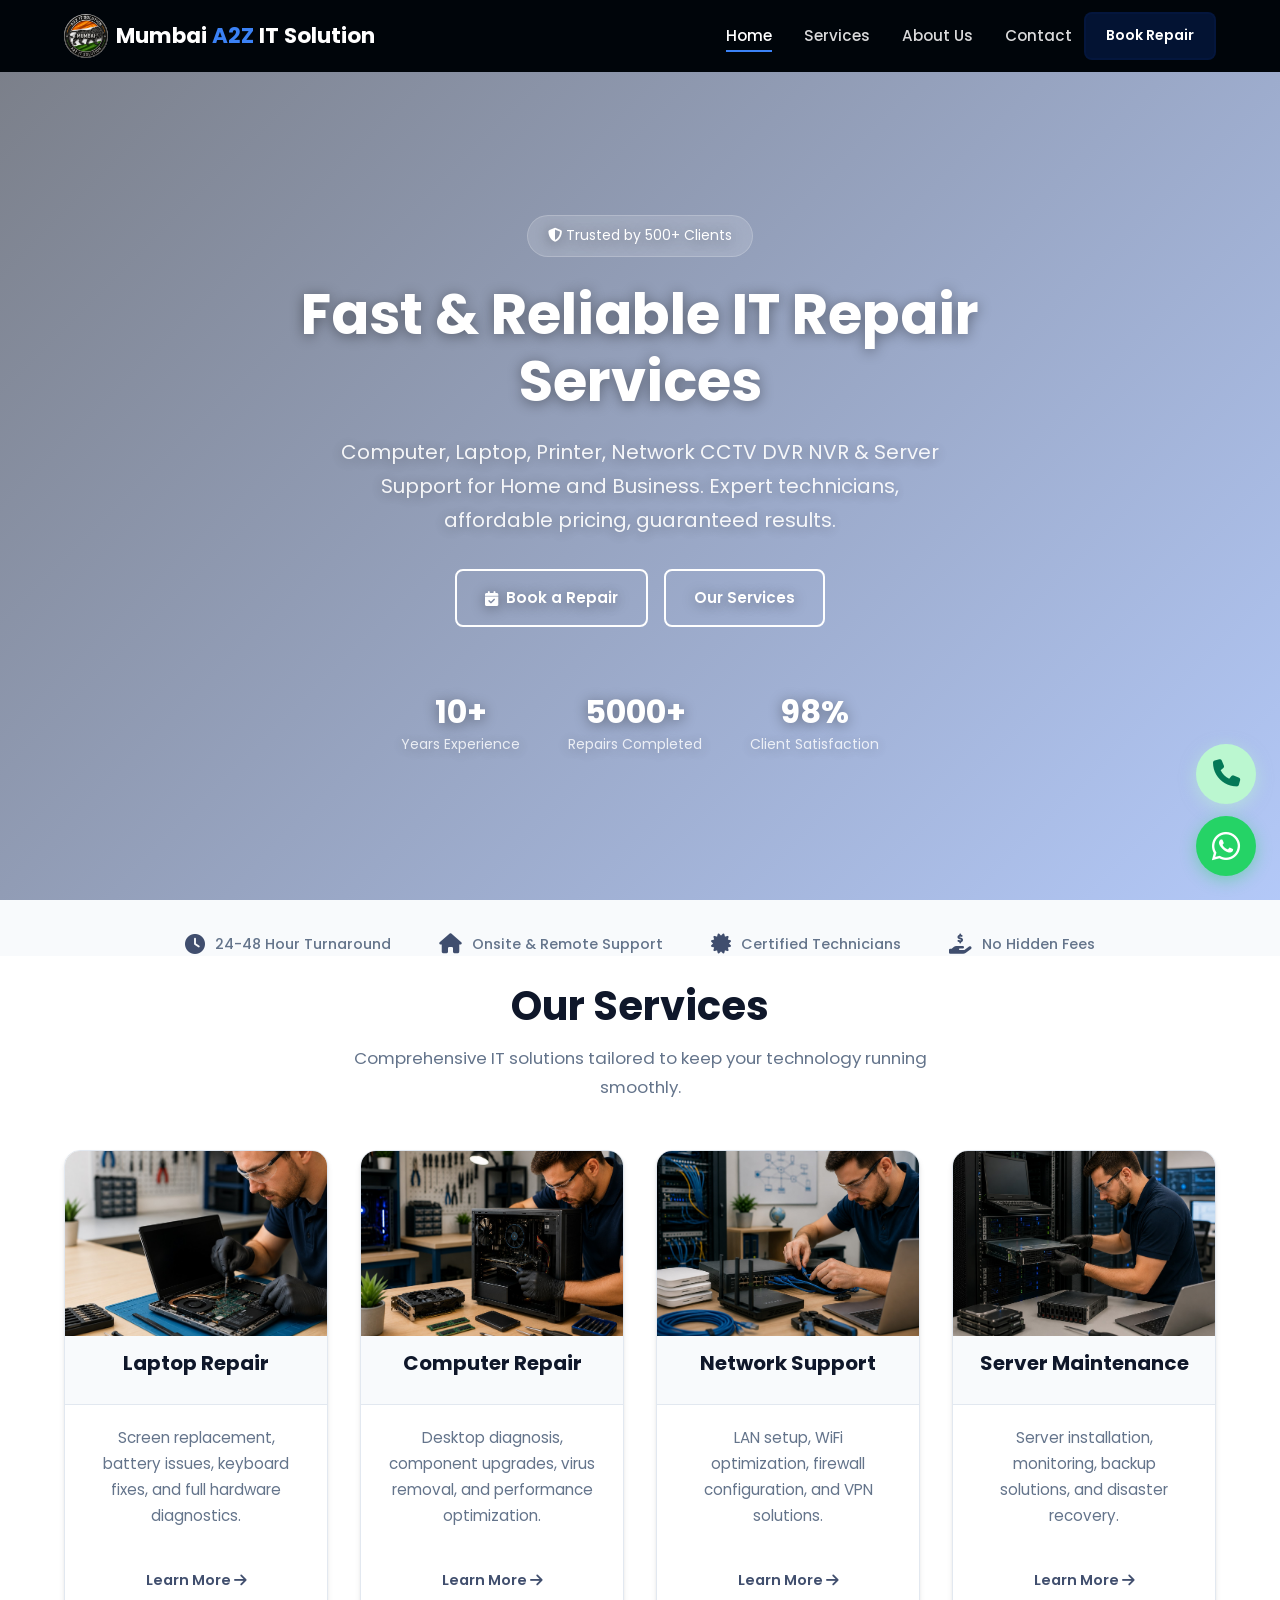
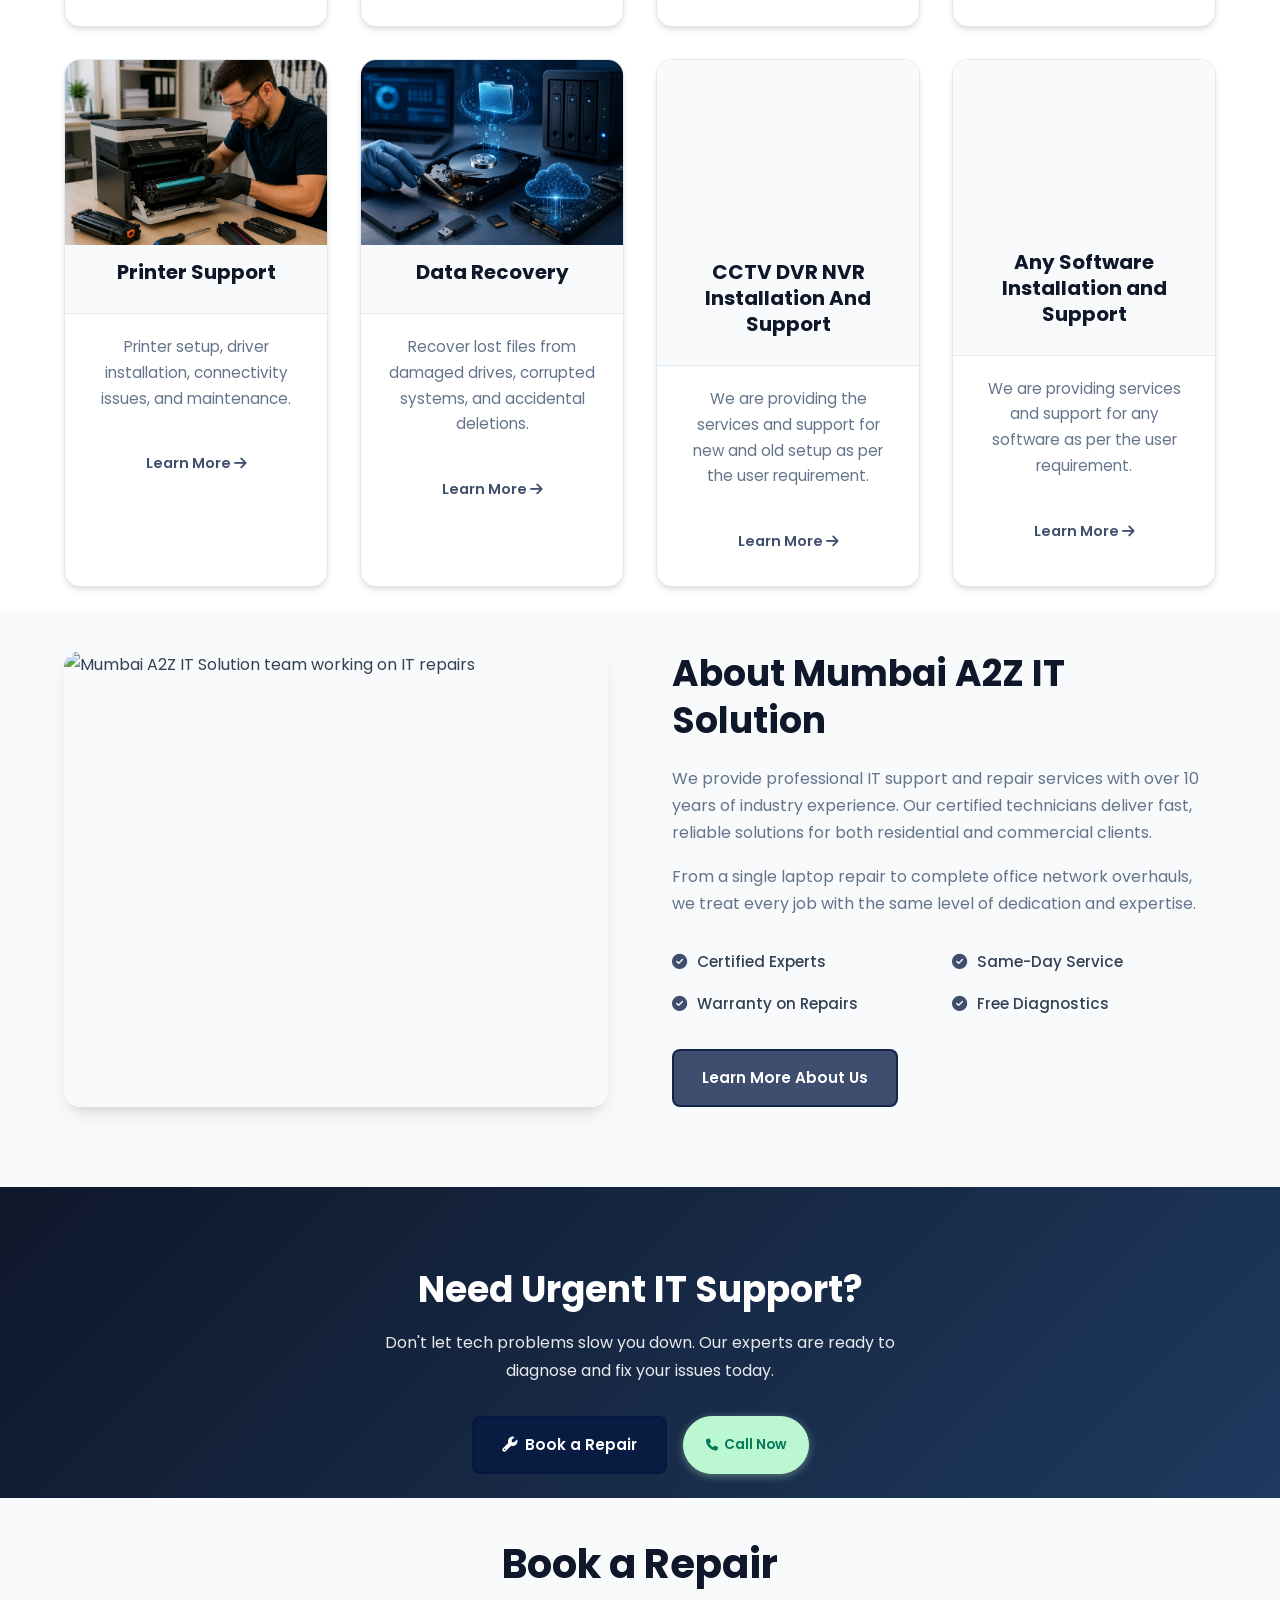
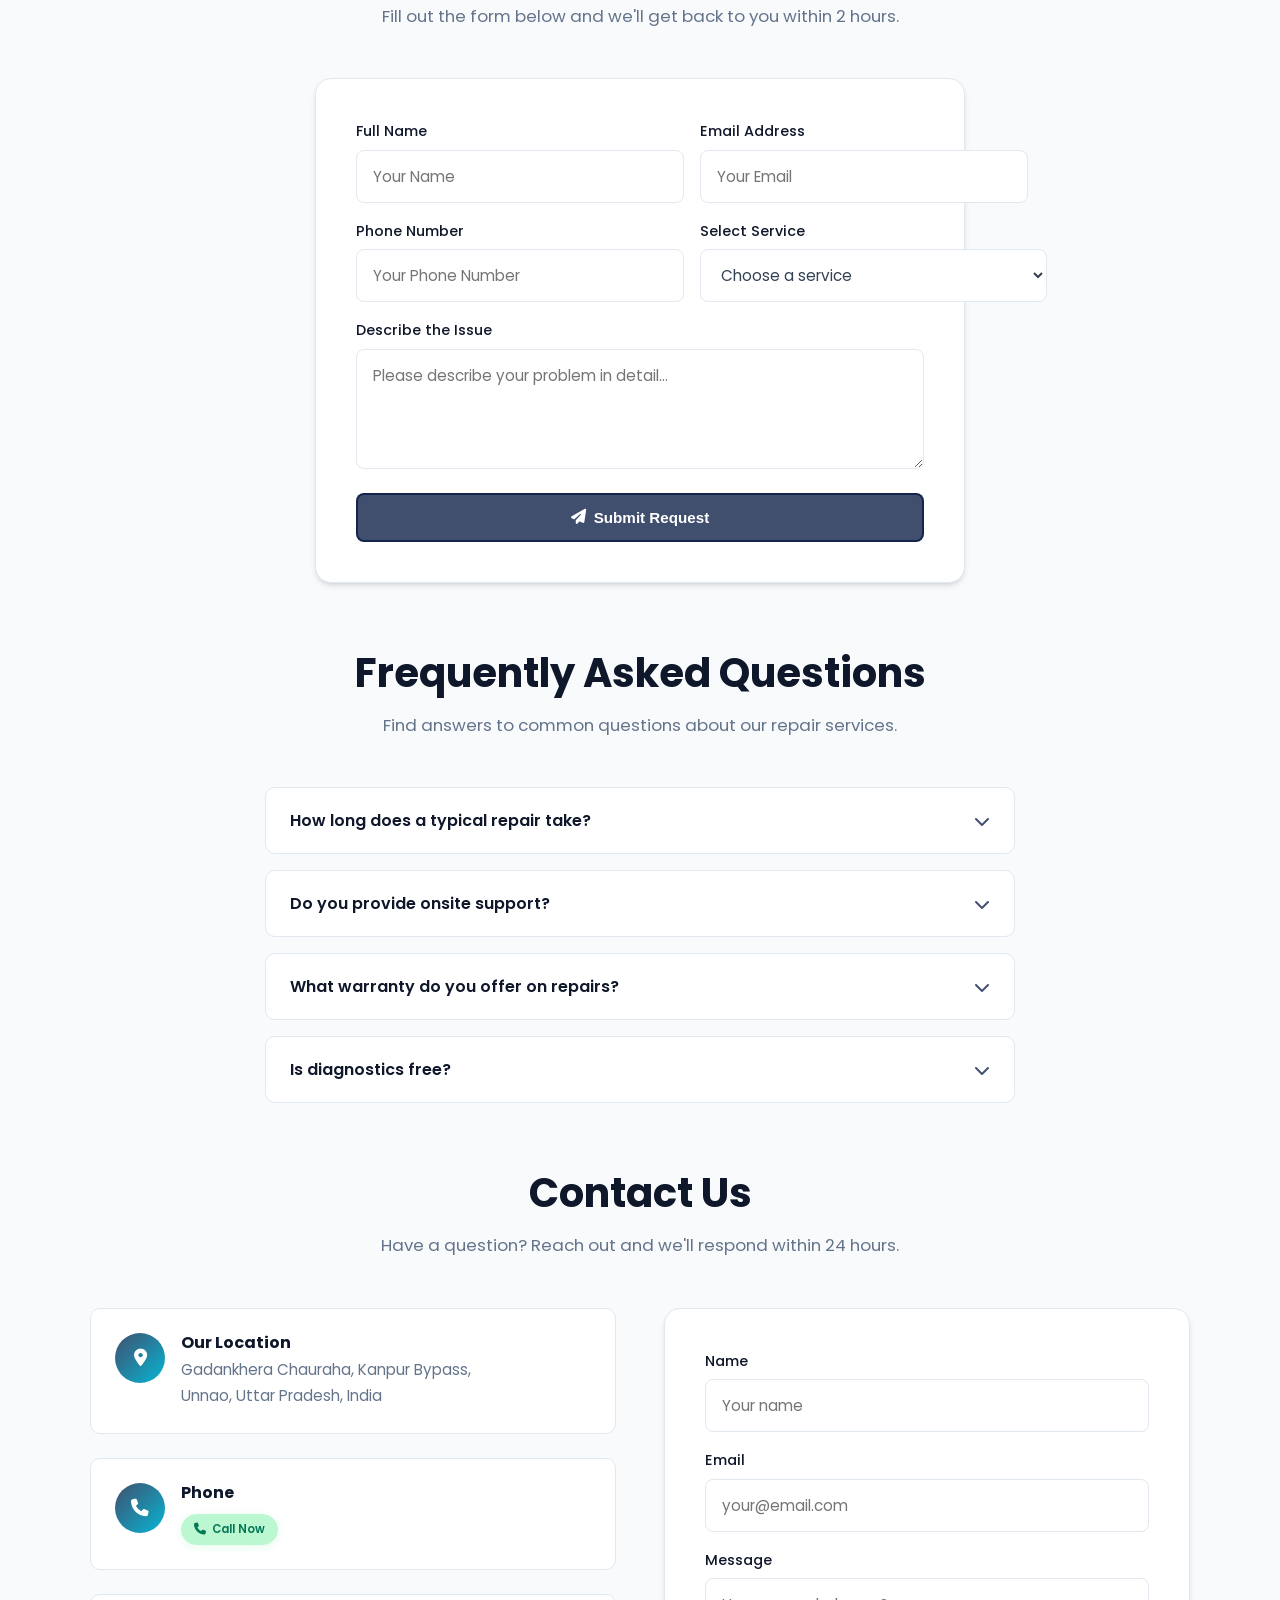
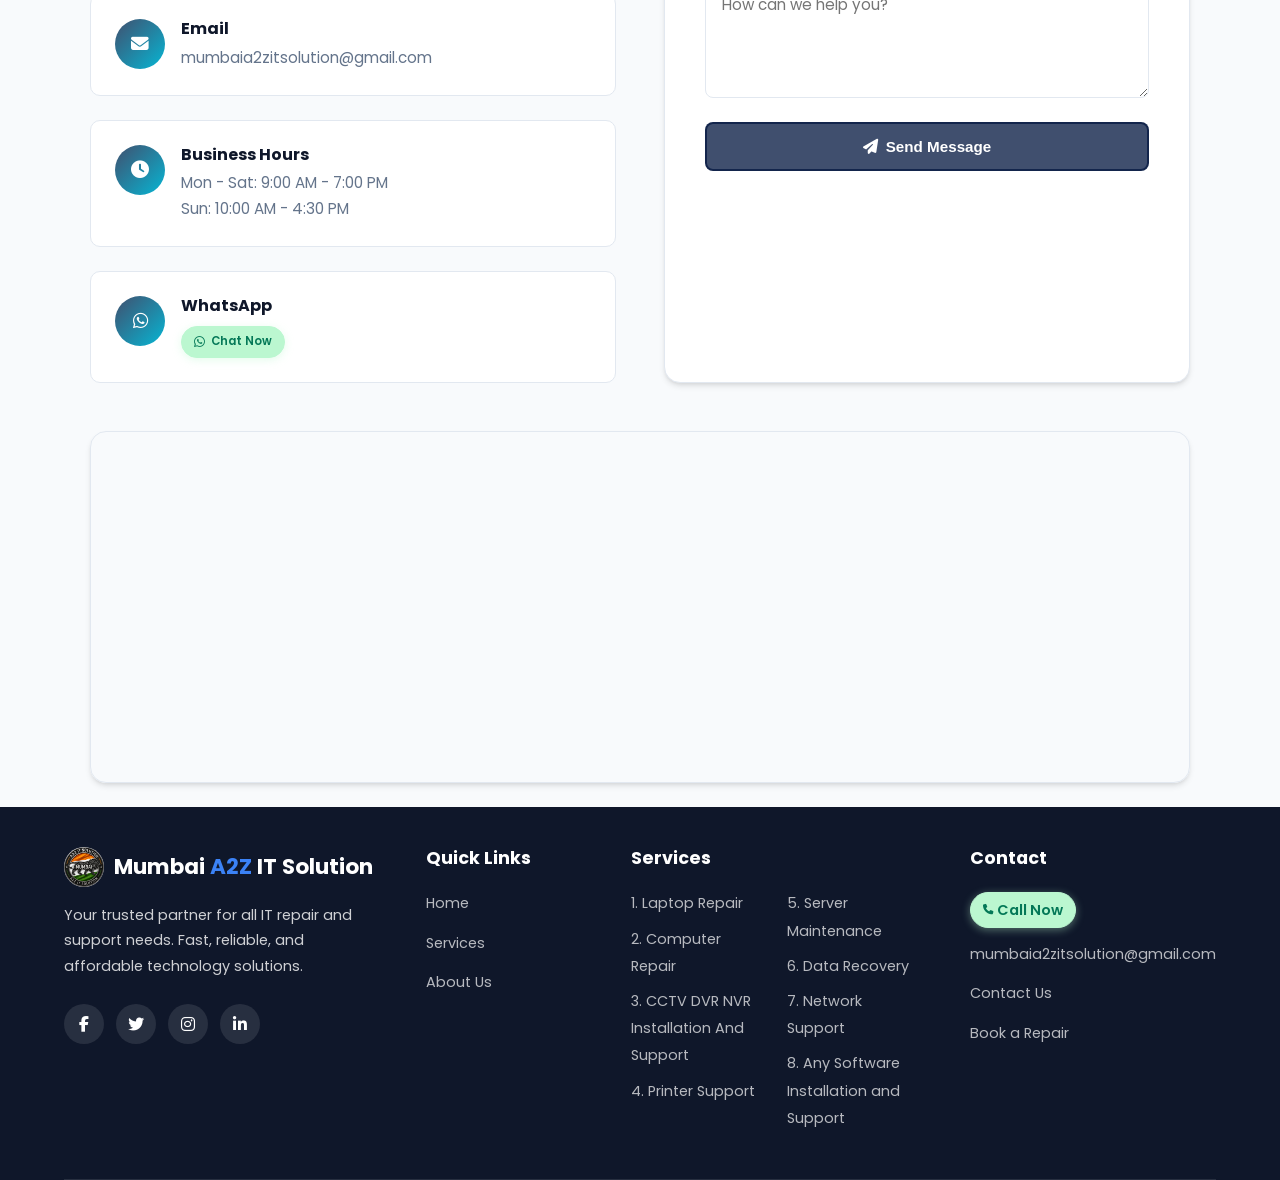
==== index.html @ 73ee1c66 "Add files via upload" ====
<!DOCTYPE html>
<html lang="en">
<head>
  <meta charset="UTF-8">
  <meta name="viewport" content="width=device-width, initial-scale=1.0">
  <title>Mumbai A2Z IT Solution IT Repair Services And CCTV DVR And NVR experts | Fast & Reliable Computer Support</title>
  <meta name="description" content="Professional computer, laptop, network and IT repair services. Fast, reliable and affordable support for homes and businesses. Book your repair today.">
  <meta name="keywords" content="IT repair, computer repair, laptop repair, network support, server maintenance, tech support">
  <meta name="author" content="Mumbai A2Z IT Solution IT Repair Services">
  <meta name="robots" content="index, follow">
  <link rel="canonical" href="https://MumbaiA2ZITSolution-repair.com/">

  <!-- Open Graph -->
  <meta property="og:title" content="Mumbai A2Z IT Solution IT Repair Services">
  <meta property="og:description" content="Professional IT repair and support for computers, laptops, networks and servers.">
  <meta property="og:type" content="website">
  <meta property="og:url" content="https://Mumbai A2Z IT Solution-repair.com/">

  <link rel="preconnect" href="https://fonts.googleapis.com">
  <link rel="preconnect" href="https://fonts.gstatic.com" crossorigin>
  <link href="https://fonts.googleapis.com/css2?family=Poppins:wght@300;400;500;600;700;800;900&display=swap" rel="stylesheet">
  <link rel="stylesheet" href="https://cdnjs.cloudflare.com/ajax/libs/font-awesome/6.5.1/css/all.min.css">
  <link rel="icon" href="images/logo.png" type="image/png">
  <link rel="stylesheet" href="css/style.css">

  <!-- Local Business Schema -->
  <script type="application/ld+json">
  {
    "@context": "https://schema.org",
    "@type": "LocalBusiness",
    "name": "Mumbai A2Z IT Solution IT Repair Services",
    "description": "Professional computer, laptop, network and IT repair services.",
    "url": "https://MumbaiA2ZITSolution.com",
    "telephone": "+91-9004576059",
    "email": "mumbaia2zitsolution@gmail.com",
    "address": {
      "@type": "PostalAddress",
      "streetAddress": "Gadankhera Chauraha, Kanpur Bypass",
      "addressLocality": "Unnao",
      "addressRegion": "Uttar Pradesh",
      "postalCode": "209801",
      "addressCountry": "IN"
    },
    "openingHours": "Mo-Sa 09:00-19:00, Su 10:00-16:30",
    "priceRange": "$$",
    "aggregateRating": {
      "@type": "AggregateRating",
      "ratingValue": "4.9",
      "reviewCount": "150"
    }
  }
  </script>
</head>
<body>

  <header>
    <nav class="navbar">
      <a href="index.html" class="logo">
        <img src="images/logo.png" alt="Mumbai A2Z IT Solution" class="logo-img" width="44" height="44">
        <span class="logo-text">Mumbai <span>A2Z</span> IT Solution</span>
      </a>

      <ul class="nav-links">
        <li><a href="index.html" class="active">Home</a></li>
        <li><a href="services.html">Services</a></li>
        <li><a href="about.html">About Us</a></li>
        <li><a href="contact.html">Contact</a></li>
      </ul>

      <div class="nav-actions">
        <a href="#booking" class="btn btn-sm">Book Repair</a>
        <button class="hamburger" aria-label="Toggle navigation">
          <span></span>
          <span></span>
          <span></span>
        </button>
      </div>
    </nav>
  </header>

  <section id="home" class="hero">
    <div class="hero-content">
      <span class="hero-badge"><i class="fas fa-shield-alt"></i> Trusted by 500+ Clients</span>
      <h1>Fast & Reliable IT Repair Services</h1>
      <p>Computer, Laptop, Printer, Network CCTV DVR NVR & Server Support for Home and Business. Expert technicians, affordable pricing, guaranteed results.</p>
      <div class="hero-buttons">
        <a href="#booking" class="btn btn-outline"><i class="fas fa-calendar-check"></i> Book a Repair</a>
        <a href="services.html" class="btn btn-outline">Our Services</a>
      </div>
      <div class="hero-stats">
        <div class="hero-stat">
          <h3>10+</h3>
          <p>Years Experience</p>
        </div>
        <div class="hero-stat">
          <h3>5000+</h3>
          <p>Repairs Completed</p>
        </div>
        <div class="hero-stat">
          <h3>98%</h3>
          <p>Client Satisfaction</p>
        </div>
      </div>
    </div>
  </section>

  <section class="trust-bar">
    <div class="trust-items">
      <div class="trust-item"><i class="fas fa-clock"></i> 24-48 Hour Turnaround</div>
      <div class="trust-item"><i class="fas fa-home"></i> Onsite & Remote Support</div>
      <div class="trust-item"><i class="fas fa-certificate"></i> Certified Technicians</div>
      <div class="trust-item"><i class="fas fa-hand-holding-usd"></i> No Hidden Fees</div>
    </div>
  </section>

  <section id="services" class="services">
    <h2 class="section-title fade-in">Our Services</h2>
    <p class="section-subtitle fade-in">Comprehensive IT solutions tailored to keep your technology running smoothly.</p>

    <div class="service-grid">
      <div class="card card--service fade-in">
        <div class="card-marked-area">
          <img src="images/laptop repaier.png" alt="Technician repairing a laptop" width="640" height="400" loading="lazy" decoding="async">
          <h3>Laptop Repair</h3>
        </div>
        <p>Screen replacement, battery issues, keyboard fixes, and full hardware diagnostics.</p>
        <a href="services.html#laptop" class="card-link">Learn More <i class="fas fa-arrow-right"></i></a>
      </div>

      <div class="card card--service fade-in">
        <div class="card-marked-area">
          <img src="images/Computer Repaier.png" alt="Technician repairing a desktop computer" width="640" height="400" loading="lazy" decoding="async">
          <h3>Computer Repair</h3>
        </div>
        <p>Desktop diagnosis, component upgrades, virus removal, and performance optimization.</p>
        <a href="services.html#computer" class="card-link">Learn More <i class="fas fa-arrow-right"></i></a>
      </div>

      <div class="card card--service fade-in">
        <div class="card-marked-area">
          <img src="images/network support.png" alt="Technician configuring network equipment" width="640" height="400" loading="lazy" decoding="async">
          <h3>Network Support</h3>
        </div>
        <p>LAN setup, WiFi optimization, firewall configuration, and VPN solutions.</p>
        <a href="services.html#network" class="card-link">Learn More <i class="fas fa-arrow-right"></i></a>
      </div>

      <div class="card card--service fade-in">
        <div class="card-marked-area">
          <img src="images/Server maintenance.png" alt="Technician maintaining server rack equipment" width="640" height="400" loading="lazy" decoding="async">
          <h3>Server Maintenance</h3>
        </div>
        <p>Server installation, monitoring, backup solutions, and disaster recovery.</p>
        <a href="services.html#server" class="card-link">Learn More <i class="fas fa-arrow-right"></i></a>
      </div>

      <div class="card card--service fade-in">
        <div class="card-marked-area">
          <img src="images/printer support.png" alt="Technician repairing a printer" width="640" height="400" loading="lazy" decoding="async">
          <h3>Printer Support</h3>
        </div>
        <p>Printer setup, driver installation, connectivity issues, and maintenance.</p>
        <a href="services.html#printer" class="card-link">Learn More <i class="fas fa-arrow-right"></i></a>
      </div>

      <div class="card card--service fade-in">
        <div class="card-marked-area">
          <img src="images/data recovery and backup.png" alt="Data recovery and backup services" width="640" height="400" loading="lazy" decoding="async">
          <h3>Data Recovery</h3>
        </div>
        <p>Recover lost files from damaged drives, corrupted systems, and accidental deletions.</p>
        <a href="services.html#data-recovery" class="card-link">Learn More <i class="fas fa-arrow-right"></i></a>
      </div>

      <div class="card card--service fade-in">
        <div class="card-marked-area">
          <img src="images/cctv.png" alt="CCTV DVR and NVR installation and support" width="640" height="400" loading="lazy" decoding="async">
          <h3>CCTV DVR NVR Installation And Support</h3>
        </div>
        <p>We are providing the services and support for new and old setup as per the user requirement.</p>
        <a href="services.html#cctv" class="card-link">Learn More <i class="fas fa-arrow-right"></i></a>
      </div>

      <div class="card card--service card--service-img-fit fade-in">
        <div class="card-marked-area">
          <img src="images/Any Software Installation and support.png" alt="Software installation and support services" width="640" height="400" loading="lazy" decoding="async">
          <h3>Any Software Installation and Support</h3>
        </div>
        <p>We are providing services and support for any software as per the user requirement.</p>
        <a href="services.html#software" class="card-link">Learn More <i class="fas fa-arrow-right"></i></a>
      </div>
    </div>
  </section>

  <section id="about" class="about">
    <div class="about-grid">
      <div class="about-image fade-in-left">
        <img src="https://images.unsplash.com/photo-1522071820081-009f0129c71c?w=600&q=80" alt="Mumbai A2Z IT Solution team working on IT repairs" loading="lazy">
      </div>
      <div class="about-content fade-in-right">
        <h2>About Mumbai A2Z IT Solution</h2>
        <p>We provide professional IT support and repair services with over 10 years of industry experience. Our certified technicians deliver fast, reliable solutions for both residential and commercial clients.</p>
        <p>From a single laptop repair to complete office network overhauls, we treat every job with the same level of dedication and expertise.</p>
        <div class="about-features">
          <div class="about-feature"><i class="fas fa-check-circle"></i> Certified Experts</div>
          <div class="about-feature"><i class="fas fa-check-circle"></i> Same-Day Service</div>
          <div class="about-feature"><i class="fas fa-check-circle"></i> Warranty on Repairs</div>
          <div class="about-feature"><i class="fas fa-check-circle"></i> Free Diagnostics</div>
        </div>
        <a href="about.html" class="btn" style="margin-top:2rem;">Learn More About Us</a>
      </div>
    </div>
  </section>

  <section class="cta fade-in">
    <h2>Need Urgent IT Support?</h2>
    <p>Don't let tech problems slow you down. Our experts are ready to diagnose and fix your issues today.</p>
    <div class="cta-buttons">
      <a href="#booking" class="btn"><i class="fas fa-wrench"></i> Book a Repair</a>
      <a href="tel:+919004576059" class="btn-call btn-call--cta"><i class="fas fa-phone"></i> Call Now</a>
    </div>
  </section>

  <section id="booking" class="booking">
    <h2 class="section-title fade-in">Book a Repair</h2>
    <p class="section-subtitle fade-in">Fill out the form below and we'll get back to you within 2 hours.</p>

    <div class="form-wrapper fade-in">
      <form data-form="booking">
        <div class="form-row">
          <div class="form-group">
            <label for="book-name">Full Name</label>
            <input type="text" id="book-name" name="name" placeholder="Your Name" required>
          </div>
          <div class="form-group">
            <label for="book-email">Email Address</label>
            <input type="email" id="book-email" name="email" placeholder="Your Email" required>
          </div>
        </div>
        <div class="form-row">
          <div class="form-group">
            <label for="book-phone">Phone Number</label>
            <input type="tel" id="book-phone" name="phone" placeholder="Your Phone Number" required>
          </div>
          <div class="form-group">
            <label for="book-service">Select Service</label>
            <select id="book-service" name="service" required>
              <option value="">Choose a service</option>
              <option value="laptop">Laptop Repair</option>
              <option value="computer">Computer Repair</option>
              <option value="network">Network Support</option>
              <option value="server">Server Maintenance</option>
              <option value="printer">Printer Support</option>
              <option value="data">Data Recovery</option>
              <option value="cctv">CCTV DVR NVR Installation And Support</option>
              <option value="software">Any Software Installation and Support</option>
            </select>
          </div>
        </div>
        <div class="form-group full-width">
          <label for="book-issue">Describe the Issue</label>
          <textarea id="book-issue" name="issue" placeholder="Please describe your problem in detail..." required></textarea>
        </div>
        <button type="submit" class="btn"><i class="fas fa-paper-plane"></i> Submit Request</button>
      </form>
      <div class="form-success">
        <i class="fas fa-check-circle"></i>
        <h3>Request Submitted!</h3>
        <p>Thank you for booking with Mumbai A2Z IT Solution. We'll contact you shortly to confirm your appointment.</p>
      </div>
    </div>
  </section>
  <section class="faq">
    <h2 class="section-title fade-in">Frequently Asked Questions</h2>
    <p class="section-subtitle fade-in">Find answers to common questions about our repair services.</p>

    <div class="faq-list">
      <div class="faq-item fade-in">
        <button class="faq-question">
          How long does a typical repair take?
          <i class="fas fa-chevron-down"></i>
        </button>
        <div class="faq-answer">
          <p>Most repairs are completed within 24-48 hours. Complex issues like data recovery or server maintenance may take 3-5 business days. We always provide an estimated timeline before starting work.</p>
        </div>
      </div>

      <div class="faq-item fade-in">
        <button class="faq-question">
          Do you provide onsite support?
          <i class="fas fa-chevron-down"></i>
        </button>
        <div class="faq-answer">
          <p>Yes! We offer onsite support for both businesses and homes within our service area. Remote support is also available for software-related issues at no extra travel cost.</p>
        </div>
      </div>

      <div class="faq-item fade-in">
        <button class="faq-question">
          What warranty do you offer on repairs?
          <i class="fas fa-chevron-down"></i>
        </button>
        <div class="faq-answer">
          <p>All repairs come with a minimum 30-day warranty. Standard plan repairs include a 90-day warranty, and Premium plan members receive extended coverage on all services.</p>
        </div>
      </div>

      <div class="faq-item fade-in">
        <button class="faq-question">
          Is diagnostics free?
          <i class="fas fa-chevron-down"></i>
        </button>
        <div class="faq-answer">
          <p>Yes, we offer free initial diagnostics for all devices. If you proceed with the repair, the diagnostic fee is waived. You only pay if you choose not to proceed after the assessment.</p>
        </div>
      </div>
    </div>
  </section>

  <section id="contact" class="contact-section">
    <h2 class="section-title fade-in">Contact Us</h2>
    <p class="section-subtitle fade-in">Have a question? Reach out and we'll respond within 24 hours.</p>

    <div class="contact-grid">
      <div class="fade-in-left">
        <div class="contact-info">
          <div class="contact-card">
            <div class="contact-card-icon"><i class="fas fa-map-marker-alt"></i></div>
            <div>
              <h4>Our Location</h4>
              <p><a href="https://www.google.com/maps/place/Gadankhera+chauraha,+kanpur+bypass/@26.5169501,80.4877345,17z" target="_blank" rel="noopener">Gadankhera Chauraha, Kanpur Bypass,<br>Unnao, Uttar Pradesh, India</a></p>
            </div>
          </div>
          <div class="contact-card">
            <div class="contact-card-icon"><i class="fas fa-phone"></i></div>
            <div>
              <h4>Phone</h4>
              <a href="tel:+919004576059" class="btn-call"><i class="fas fa-phone"></i> Call Now</a>
            </div>
          </div>
          <div class="contact-card">
            <div class="contact-card-icon"><i class="fas fa-envelope"></i></div>
            <div>
              <h4>Email</h4>
              <a href="mailto:mumbaia2zitsolution@gmail.com">mumbaia2zitsolution@gmail.com</a>
            </div>
          </div>
          <div class="contact-card">
            <div class="contact-card-icon"><i class="fas fa-clock"></i></div>
            <div>
              <h4>Business Hours</h4>
              <p>Mon - Sat: 9:00 AM - 7:00 PM<br>Sun: 10:00 AM - 4:30 PM</p>
            </div>
          </div>
          <div class="contact-card">
            <div class="contact-card-icon"><i class="fab fa-whatsapp"></i></div>
            <div>
              <h4>WhatsApp</h4>
              <a href="https://wa.me/919004576059?text=Hi%20Mumbai%20A2Z%20IT%20Solution,%20I%20need%20IT%20repair%20help" class="btn-call" target="_blank" rel="noopener"><i class="fab fa-whatsapp"></i> Chat Now</a>
            </div>
          </div>
        </div>
      </div>

      <div class="form-wrapper fade-in-right" style="margin:0;">
        <form data-form="contact">
          <div class="form-group">
            <label for="contact-name">Name</label>
            <input type="text" id="contact-name" name="name" placeholder="Your name" required>
          </div>
          <div class="form-group">
            <label for="contact-email">Email</label>
            <input type="email" id="contact-email" name="email" placeholder="your@email.com" required>
          </div>
          <div class="form-group">
            <label for="contact-message">Message</label>
            <textarea id="contact-message" name="message" placeholder="How can we help you?" required></textarea>
          </div>
          <button type="submit" class="btn"><i class="fas fa-paper-plane"></i> Send Message</button>
        </form>
        <div class="form-success">
          <i class="fas fa-check-circle"></i>
          <h3>Message Sent!</h3>
          <p>We've received your message and will get back to you soon.</p>
        </div>
      </div>
    </div>

    <div class="map-container fade-in" style="max-width:1100px;margin:3rem auto 0;">
      <iframe
        src="https://www.google.com/maps/embed?pb=!1m18!1m12!1m3!1d14179.86!2d80.4877345!3d26.5169501!2m3!1f0!2f0!3f0!3m2!1i1024!2i768!4f13.1!3m3!1m2!1s0x399c1514d9ccd5d7%3A0x53aea59d5a8776b2!2sGadankhera%20chauraha%2C%20Kanpur%20Bypass!5e0!3m2!1sen!2sin!4v1737820800000!5m2!1sen!2sin"
        allowfullscreen=""
        loading="lazy"
        referrerpolicy="no-referrer-when-downgrade"
        title="Mumbai A2Z IT Solution location on Google Maps">
      </iframe>
    </div>
  </section>

  <footer>
    <div class="footer-grid">
      <div class="footer-brand">
        <a href="index.html" class="logo">
          <img src="images/logo.png" alt="Mumbai A2Z IT Solution" class="logo-img logo-img--sm" width="40" height="40">
          <span class="logo-text">Mumbai <span>A2Z</span> IT Solution</span>
          <span class="logo-chevron" aria-hidden="true">&gt;</span>
        </a>
        <p>Your trusted partner for all IT repair and support needs. Fast, reliable, and affordable technology solutions.</p>
        <div class="social-links">
          <a href="#" aria-label="Facebook"><i class="fab fa-facebook-f"></i></a>
          <a href="#" aria-label="Twitter"><i class="fab fa-twitter"></i></a>
          <a href="#" aria-label="Instagram"><i class="fab fa-instagram"></i></a>
          <a href="#" aria-label="LinkedIn"><i class="fab fa-linkedin-in"></i></a>
        </div>
      </div>
      <div class="footer-col">
        <h4>Quick Links</h4>
        <ul>
          <li><a href="index.html">Home</a></li>
          <li><a href="services.html">Services</a></li>
          <li><a href="about.html">About Us</a></li>
        </ul>
      </div>
      <div class="footer-col footer-col--services">
        <h4>Services</h4>
        <div class="footer-services-list">
          <ul>
            <li><a href="services.html#laptop">1. Laptop Repair</a></li>
            <li><a href="services.html#computer">2. Computer Repair</a></li>
            <li><a href="services.html#cctv">3. CCTV DVR NVR Installation And Support</a></li>
            <li><a href="services.html#printer">4. Printer Support</a></li>
          </ul>
          <ul>
            <li><a href="services.html#server">5. Server Maintenance</a></li>
            <li><a href="services.html#data-recovery">6. Data Recovery</a></li>
            <li><a href="services.html#network">7. Network Support</a></li>
            <li><a href="services.html#software">8. Any Software Installation and Support</a></li>
          </ul>
        </div>
      </div>
      <div class="footer-col">
        <h4>Contact</h4>
        <ul>
          <li><a href="tel:+919004576059" class="btn-call btn-call--footer"><i class="fas fa-phone"></i> Call Now</a></li>
          <li><a href="mailto:mumbaia2zitsolution@gmail.com">mumbaia2zitsolution@gmail.com</a></li>
          <li><a href="contact.html">Contact Us</a></li>
          <li><a href="#booking">Book a Repair</a></li>
        </ul>
      </div>
    </div>
  </footer>

  <a href="tel:+919004576059" class="call-fab" aria-label="Call us">
    <i class="fas fa-phone"></i>
  </a>

  <a href="https://wa.me/919004576059?text=Hi%20Mumbai A2Z IT Solution,%20I%20need%20IT%20repair%20help" class="whatsapp" aria-label="Chat on WhatsApp" target="_blank" rel="noopener">
    <i class="fab fa-whatsapp"></i>
  </a>

  <script src="js/form-config.js"></script>
  <script src="js/script.js"></script>
</body>
</html>
---- css/style.css ----
/* ============================================
   Mumbai A2Z IT Solution Stylesheet
   ============================================ */

:root {
  --primary: #051841c2;
  --primary-dark: #1d4ed8;
  --primary-light: #3b82f6;
  --hero-dark: #00050a;
  --hero-blue: #002147;
  --secondary: #0f172a;
  --accent: #06b6d4;
  --success: #25d366;
  --text: #334155;
  --text-light: #64748b;
  --bg: #ffffff;
  --bg-alt: #f8fafc;
  --border: #e2e8f0;
  --shadow: 0 4px 6px -1px rgba(0, 0, 0, 0.1), 0 2px 4px -2px rgba(0, 0, 0, 0.1);
  --shadow-lg: 0 10px 25px -5px rgba(0, 0, 0, 0.1), 0 8px 10px -6px rgba(0, 0, 0, 0.1);
  --radius: 10px;
  --radius-lg: 16px;
  --transition: 0.3s ease;
  --nav-height: 72px;
}

*,
*::before,
*::after {
  margin: 0;
  padding: 0;
  box-sizing: border-box;
}

html {
  scroll-behavior: smooth;
  scroll-padding-top: var(--nav-height);
  overflow-x: hidden;
}

body {
  font-family: 'Poppins', sans-serif;
  line-height: 1.7;
  color: var(--text);
  background: var(--bg);
  overflow-x: hidden;
  width: 100%;
  max-width: 100%;
}

header,
section,
footer {
  max-width: 100%;
  overflow-x: hidden;
}

img {
  max-width: 100%;
  height: auto;
  display: block;
}

a {
  text-decoration: none;
  color: inherit;
  transition: color var(--transition);
}

ul {
  list-style: none;
}

.container {
  width: 100%;
  max-width: 1200px;
  margin: 0 auto;
  padding: 0 5%;
}

/* ---- Typography ---- */
h1, h2, h3, h4, h5, h6 {
  color: var(--secondary);
  line-height: 1.3;
}

.section-title {
  font-size: clamp(1.75rem, 4vw, 2.5rem);
  font-weight: 700;
  text-align: center;
  margin-bottom: 0.75rem;
}

.section-title-3d {
  font-size: clamp(2rem, 4.5vw, 2.85rem);
  font-weight: 800;
  letter-spacing: 0.03em;
  margin-bottom: 1rem;
  background: linear-gradient(180deg, #1e3a8a 0%, #2563eb 45%, #38bdf8 100%);
  -webkit-background-clip: text;
  background-clip: text;
  -webkit-text-fill-color: transparent;
  color: transparent;
  filter:
    drop-shadow(0 1px 0 rgba(30, 58, 138, 0.85))
    drop-shadow(0 2px 0 rgba(37, 99, 235, 0.65))
    drop-shadow(0 3px 0 rgba(59, 130, 246, 0.45))
    drop-shadow(0 6px 16px rgba(15, 23, 42, 0.18));
}

.section-title-3d span {
  background: linear-gradient(135deg, var(--accent) 0%, #22d3ee 100%);
  -webkit-background-clip: text;
  background-clip: text;
  -webkit-text-fill-color: transparent;
  color: transparent;
}

.section-title-3d::after {
  content: '';
  display: block;
  width: 72px;
  height: 4px;
  margin: 0.85rem auto 0;
  border-radius: 2px;
  background: linear-gradient(90deg, var(--primary-light), var(--accent));
  box-shadow: 0 2px 12px rgba(6, 182, 212, 0.4);
}

.section-subtitle {
  text-align: center;
  color: var(--text-light);
  max-width: 600px;
  margin: 0 auto 3rem;
  font-size: 1.05rem;
}

/* ---- Buttons ---- */
.btn {
  display: inline-flex;
  align-items: center;
  justify-content: center;
  gap: 8px;
  background: var(--primary);
  color: #fff;
  padding: 14px 28px;
  border-radius: 8px;
  font-weight: 600;
  font-size: 0.95rem;
  border: 2px solid var(--primary);
  cursor: pointer;
  transition: all var(--transition);
  white-space: nowrap;
}

.btn:hover {
  background: var(--primary-dark);
  border-color: var(--primary-dark);
  transform: translateY(-2px);
  box-shadow: var(--shadow-lg);
}

.btn-outline {
  background: transparent;
  color: #fff;
  border-color: #fff;
}

.btn-outline:hover {
  background: #fff;
  color: var(--primary);
}

.btn-secondary {
  background: var(--secondary);
  border-color: var(--secondary);
}

.btn-secondary:hover {
  background: #1e293b;
  border-color: #1e293b;
}

.btn-sm {
  padding: 10px 20px;
  font-size: 0.875rem;
}

.btn-call {
  display: inline-flex;
  align-items: center;
  justify-content: center;
  gap: 6px;
  background: #bbf7d0;
  color: #047857;
  padding: 7px 16px;
  border-radius: 50px;
  font-weight: 600;
  font-size: 0.78rem;
  border: 1px solid #bbf7d0;
  transition: all var(--transition);
  white-space: nowrap;
  box-shadow: 0 2px 8px rgba(187, 247, 208, 0.4);
}

.btn-call i {
  font-size: 0.75rem;
}

.btn-call:hover {
  background: #a7f3d0;
  border-color: #a7f3d0;
  color: #047857;
  transform: translateY(-1px);
  box-shadow: 0 3px 10px rgba(167, 243, 208, 0.5);
}

.btn-call--footer {
  font-size: 0.7rem;
  padding: 5px 12px;
  gap: 4px;
}

.btn-call--footer i {
  font-size: 0.65rem;
}

.btn-call--cta {
  padding: 10px 22px;
  font-size: 0.85rem;
}

.contact-card .btn-call {
  margin-top: 0.35rem;
}

.contact-card a.btn-call {
  color: #047857;
  font-size: 0.72rem;
  padding: 5px 12px;
}

.contact-card a.btn-call:hover {
  color: #047857;
}

.footer-col .btn-call {
  margin-top: 0.15rem;
  background: #bbf7d0;
  border-color: #bbf7d0;
  color: #047857;
}

.footer-col .btn-call:hover {
  background: #a7f3d0;
  border-color: #a7f3d0;
  color: #047857;
}

.footer-col ul a.btn-call {
  color: #047857;
}

.footer-col ul a.btn-call:hover {
  color: #047857;
}
header {
  position: sticky;
  top: 0;
  z-index: 1000;
  background: var(--hero-dark);
  box-shadow: none;
  width: 100%;
}

.navbar {
  display: flex;
  justify-content: space-between;
  align-items: center;
  padding: 0 5%;
  height: var(--nav-height);
  max-width: 1400px;
  margin: 0 auto;
  width: 100%;
  gap: 0.75rem;
}

.logo {
  font-size: clamp(0.85rem, 3.2vw, 1.6rem);
  font-weight: 700;
  color: #fff;
  display: flex;
  align-items: center;
  gap: 8px;
  min-width: 0;
  flex: 1 1 auto;
  line-height: 1.2;
  overflow: hidden;
  text-overflow: ellipsis;
  white-space: nowrap;
}

.logo-img {
  width: 44px;
  height: 44px;
  object-fit: contain;
  flex-shrink: 0;
  border-radius: 50%;
}

.logo-img--sm {
  width: 40px;
  height: 40px;
}

.logo-text span {
  color: var(--primary-light);
}

.logo-text {
  font-size: clamp(0.8rem, 2.5vw, 1.35rem);
  font-weight: 700;
  line-height: 1.2;
}

.nav-links {
  display: flex;
  align-items: center;
  gap: 2rem;
}

.nav-links a {
  color: rgba(255, 255, 255, 0.85);
  font-weight: 500;
  font-size: 0.95rem;
  position: relative;
  padding: 4px 0;
}

.nav-links a::after {
  content: '';
  position: absolute;
  bottom: -2px;
  left: 0;
  width: 0;
  height: 2px;
  background: var(--primary-light);
  transition: width var(--transition);
}

.nav-links a:hover,
.nav-links a.active {
  color: #fff;
}

.nav-links a:hover::after,
.nav-links a.active::after {
  width: 100%;
}

.nav-actions {
  display: flex;
  align-items: center;
  gap: 1rem;
  flex-shrink: 0;
}

.hamburger {
  display: none;
  flex-direction: column;
  gap: 5px;
  background: none;
  border: none;
  cursor: pointer;
  padding: 8px;
}

.hamburger span {
  display: block;
  width: 26px;
  height: 3px;
  background: #fff;
  border-radius: 2px;
  transition: all var(--transition);
}

.hamburger.active span:nth-child(1) {
  transform: rotate(45deg) translate(5px, 6px);
}

.hamburger.active span:nth-child(2) {
  opacity: 0;
}

.hamburger.active span:nth-child(3) {
  transform: rotate(-45deg) translate(5px, -6px);
}

/* ---- Hero Section ---- */
.hero {
  min-height: calc(100vh - var(--nav-height));
  display: flex;
  align-items: center;
  justify-content: center;
  text-align: center;
  background:
    linear-gradient(135deg, rgba(15, 23, 42, 0.55) 0%, rgba(37, 99, 235, 0.35) 100%),
    url('https://images.unsplash.com/photo-1581091226825-a6a2a5aee158?w=1920&q=80') center/cover no-repeat;
  color: #fff;
  padding: 4rem 5%;
  position: relative;
}

.hero-content {
  max-width: 800px;
  animation: fadeInUp 1s ease;
  text-shadow: 0 2px 14px rgba(0, 0, 0, 0.4);
}

.hero-badge {
  display: inline-block;
  background: rgba(255, 255, 255, 0.15);
  backdrop-filter: blur(10px);
  padding: 8px 20px;
  border-radius: 50px;
  font-size: 0.875rem;
  margin-bottom: 1.5rem;
  border: 1px solid rgba(255, 255, 255, 0.2);
}

.hero h1 {
  font-size: clamp(2rem, 5vw, 3.5rem);
  font-weight: 700;
  color: #fff;
  margin-bottom: 1.25rem;
  line-height: 1.2;
}

.hero p {
  font-size: clamp(1rem, 2vw, 1.25rem);
  opacity: 0.9;
  margin-bottom: 2rem;
  max-width: 600px;
  margin-left: auto;
  margin-right: auto;
}

.hero-buttons {
  display: flex;
  gap: 1rem;
  justify-content: center;
  flex-wrap: wrap;
}

.hero-stats {
  display: flex;
  justify-content: center;
  gap: 3rem;
  margin-top: 4rem;
  flex-wrap: wrap;
}

.hero-stat h3 {
  font-size: 2rem;
  color: #fff;
  font-weight: 700;
}

.hero-stat p {
  font-size: 0.875rem;
  opacity: 0.8;
  margin: 0;
}

/* ---- Trust Bar ---- */
.trust-bar {
  background: var(--bg-alt);
  padding: 2rem 5%;
  border-bottom: 1px solid var(--border);
}

.trust-bar:has(+ .services) {
  padding-bottom: 0;
  border-bottom: none;
}

.trust-bar + .services {
  padding-top: 1.5rem;
}

.trust-items {
  display: flex;
  justify-content: center;
  align-items: center;
  gap: 3rem;
  flex-wrap: wrap;
  max-width: 1000px;
  margin: 0 auto;
}

.trust-item {
  display: flex;
  align-items: center;
  gap: 10px;
  color: var(--text-light);
  font-size: 0.9rem;
  font-weight: 500;
}

.trust-item i {
  color: var(--primary);
  font-size: 1.25rem;
}

/* ---- Services ---- */
.services {
  padding: 5rem 5%;
  background: var(--bg);
  width: 100%;
  max-width: 100%;
  overflow-x: hidden;
  box-sizing: border-box;
}

.services:has(+ .about) {
  padding-bottom: 1.5rem;
}

.services + .about {
  padding-top: 2.5rem;
}

.services:has(+ .services) {
  padding-bottom: 1.5rem;
}

.services + .services {
  padding-top: 2.5rem;
}

.service-grid {
  display: grid;
  grid-template-columns: minmax(0, 1fr);
  gap: 1.5rem;
  max-width: 1200px;
  margin: 0 auto;
  width: 100%;
  box-sizing: border-box;
  justify-items: stretch;
}

.service-grid > * {
  min-width: 0;
  max-width: 100%;
}

.card {
  padding: 2.5rem 2rem;
  border-radius: var(--radius-lg);
  background: var(--bg);
  box-shadow: var(--shadow);
  text-align: center;
  transition: all var(--transition);
  border: 1px solid var(--border);
  position: relative;
  overflow: hidden;
  width: 100%;
  max-width: 100%;
}

.card::before {
  content: '';
  position: absolute;
  top: 0;
  left: 0;
  width: 100%;
  height: 4px;
  background: linear-gradient(90deg, var(--primary), var(--accent));
  transform: scaleX(0);
  transition: transform var(--transition);
}

.card:hover {
  transform: translateY(-8px);
  box-shadow: var(--shadow-lg);
}

.card:hover::before {
  transform: scaleX(1);
}

.card-icon {
  width: 70px;
  height: 70px;
  background: linear-gradient(135deg, var(--primary), var(--accent));
  border-radius: 50%;
  display: flex;
  align-items: center;
  justify-content: center;
  margin: 0 auto 1.5rem;
}

.card-icon i {
  font-size: 1.75rem;
  color: #fff;
}

.card-icon--image {
  width: 100%;
  max-width: 180px;
  height: auto;
  background: none;
  border-radius: var(--radius-md);
}

.card-icon--image img {
  width: 100%;
  height: auto;
  display: block;
  border-radius: var(--radius-md);
}

.card--value,
.card--service {
  padding: 0 0 2rem;
  overflow: hidden;
  min-width: 0;
}

.card-marked-area {
  width: 100%;
  max-width: 100%;
  min-width: 0;
  margin-bottom: 1.25rem;
  border-bottom: 1px solid var(--border);
  background: var(--bg-alt);
  overflow: hidden;
  position: relative;
  line-height: 0;
}

.card-marked-area img {
  width: 100%;
  max-width: 100%;
  min-width: 0;
  display: block;
  background: var(--bg-alt);
}

.card-marked-area h3 {
  margin: 0;
  padding: 0.9rem 1.5rem 1rem;
  font-size: 1.25rem;
  line-height: 1.3;
  text-align: center;
  overflow-wrap: break-word;
  word-break: break-word;
  hyphens: auto;
}

.card--value > p,
.card--service > p {
  padding: 0 1.75rem;
  margin-bottom: 0;
}

.card--service .card-marked-area {
  line-height: normal;
}

.card--service .card-marked-area img {
  width: 100%;
  height: clamp(180px, 48vw, 220px);
  object-fit: cover;
  object-position: center;
}

/* Software installation card only — wide infographic must fit inside the box */
.card--service-img-fit .card-marked-area {
  overflow: hidden;
  max-width: 100%;
}

.card--service-img-fit .card-marked-area img {
  width: 100%;
  max-width: 100%;
  height: auto;
  max-height: clamp(160px, 48vw, 200px);
  object-fit: contain;
  object-position: center;
}

.card--value .card-marked-area {
  overflow: visible;
}

.card--value .card-marked-area img {
  aspect-ratio: unset;
  min-height: 0;
  max-height: none;
  height: auto;
  width: 100%;
  object-fit: contain;
  object-position: center;
}

.card--service .card-link {
  display: inline-block;
  margin-top: 1.25rem;
}

.card h3 {
  font-size: 1.25rem;
  margin-bottom: 0.75rem;
}

.card p {
  color: var(--text-light);
  font-size: 0.95rem;
  margin-bottom: 1.25rem;
  overflow-wrap: break-word;
  word-break: break-word;
}

.card-link {
  color: var(--primary);
  font-weight: 600;
  font-size: 0.9rem;
  display: inline-flex;
  align-items: center;
  gap: 6px;
}

.card-link:hover {
  color: var(--primary-dark);
}

/* ---- About ---- */
.about {
  padding: 5rem 5%;
  background: var(--bg-alt);
}

.about-grid {
  display: grid;
  grid-template-columns: 1fr 1fr;
  gap: 4rem;
  align-items: stretch;
  max-width: 1200px;
  margin: 0 auto;
  width: 100%;
}

.about-grid > * {
  min-width: 0;
}

.about-image {
  border-radius: var(--radius-lg);
  overflow: hidden;
  box-shadow: var(--shadow-lg);
}

.about-image img {
  width: 100%;
  max-width: 100%;
  height: 400px;
  object-fit: cover;
}

.about-image--banner {
  width: 100%;
  max-width: 1200px;
  margin-left: auto;
  margin-right: auto;
}

.about-image--banner img {
  width: 100%;
  max-width: 100%;
  height: auto;
  object-fit: contain;
}

@media (max-width: 768px) {
  .about-image--banner {
    margin-top: 2rem !important;
    padding: 0 0.25rem;
  }
}

.about-infographic {
  display: flex;
  flex-direction: column;
  height: 100%;
  border-radius: var(--radius-lg);
  overflow: hidden;
  box-shadow: var(--shadow-lg);
  background: linear-gradient(160deg, #eef4ff 0%, #f8fafc 45%, #e8f0fe 100%);
  border: 1px solid var(--border);
}

.about-infographic__top {
  display: grid;
  grid-template-columns: 1fr auto;
  gap: 1rem;
  padding: 1.25rem 1.25rem 0.75rem;
}

.about-infographic__intro h3 {
  font-size: 1.35rem;
  font-weight: 700;
  color: var(--hero-blue);
  margin-bottom: 0.15rem;
}

.about-infographic__company {
  display: block;
  font-size: 0.8rem;
  font-weight: 600;
  color: var(--primary-light);
  margin-bottom: 0.5rem;
}

.about-infographic__intro > p {
  font-size: 0.72rem;
  line-height: 1.5;
  color: var(--text);
  margin-bottom: 0.65rem;
}

.about-infographic__intro > p strong {
  color: var(--primary-light);
}

.about-infographic__mission {
  display: flex;
  gap: 0.5rem;
  align-items: flex-start;
}

.about-infographic__mission > i {
  color: var(--primary-light);
  font-size: 0.85rem;
  margin-top: 0.15rem;
  flex-shrink: 0;
}

.about-infographic__mission strong {
  display: block;
  font-size: 0.72rem;
  color: var(--hero-blue);
  margin-bottom: 0.15rem;
}

.about-infographic__mission p {
  font-size: 0.68rem;
  line-height: 1.45;
  color: var(--text);
}

.about-infographic__mission p strong {
  color: var(--primary-light);
  font-weight: 600;
}

.about-infographic__brand {
  display: flex;
  flex-direction: column;
  align-items: center;
  text-align: center;
  min-width: 110px;
}

.about-infographic__logo {
  width: 36px;
  height: 36px;
  margin-bottom: 0.35rem;
}

.about-infographic__brand-name {
  font-size: 0.62rem;
  font-weight: 700;
  color: var(--hero-blue);
  line-height: 1.3;
  text-transform: uppercase;
}

.about-infographic__tagline {
  font-size: 0.58rem;
  color: var(--text-light);
  margin-top: 0.2rem;
  line-height: 1.3;
}

.about-infographic__visual {
  position: relative;
  margin: 0 1rem;
  border-radius: var(--radius);
  overflow: hidden;
  flex-shrink: 0;
}

.about-infographic__visual img {
  width: 100%;
  height: 140px;
  object-fit: cover;
  display: block;
}

.about-infographic__pills {
  position: absolute;
  inset: 0;
  display: flex;
  flex-wrap: wrap;
  align-content: center;
  justify-content: center;
  gap: 0.35rem;
  padding: 0.5rem;
  background: rgba(0, 33, 71, 0.45);
}

.about-infographic__pills span {
  display: inline-flex;
  align-items: center;
  gap: 0.25rem;
  font-size: 0.58rem;
  font-weight: 500;
  color: #fff;
  background: rgba(255, 255, 255, 0.15);
  backdrop-filter: blur(4px);
  padding: 0.2rem 0.45rem;
  border-radius: 999px;
  border: 1px solid rgba(255, 255, 255, 0.25);
}

.about-infographic__pills i {
  font-size: 0.55rem;
}

.about-infographic__values {
  display: grid;
  grid-template-columns: repeat(5, 1fr);
  gap: 0.5rem;
  padding: 0.85rem 1rem;
  list-style: none;
  flex: 1;
}

.about-infographic__values li {
  display: flex;
  flex-direction: column;
  align-items: center;
  text-align: center;
  gap: 0.25rem;
}

.about-infographic__value-icon {
  display: flex;
  align-items: center;
  justify-content: center;
  width: 36px;
  height: 36px;
  border-radius: 50%;
  background: #fff;
  border: 2px solid var(--primary-light);
  color: var(--primary-light);
  font-size: 0.75rem;
  box-shadow: var(--shadow);
}

.about-infographic__values li strong {
  font-size: 0.62rem;
  color: var(--hero-blue);
}

.about-infographic__values li span:last-child {
  font-size: 0.55rem;
  line-height: 1.35;
  color: var(--text-light);
}

.about-infographic__services {
  display: grid;
  grid-template-columns: repeat(3, 1fr);
  gap: 0.35rem 0.5rem;
  padding: 0.75rem 1rem;
  background: var(--hero-blue);
  color: #fff;
}

.about-infographic__services span {
  display: flex;
  align-items: center;
  gap: 0.35rem;
  font-size: 0.58rem;
  line-height: 1.3;
}

.about-infographic__services i {
  font-size: 0.65rem;
  color: var(--accent);
  flex-shrink: 0;
}

.about-content h2 {
  font-size: clamp(1.75rem, 3vw, 2.25rem);
  margin-bottom: 1.25rem;
}

.about-intro-header {
  display: flex;
  justify-content: center;
  margin-bottom: 1.25rem;
}

.about-marked-title {
  margin: 0;
  font-size: clamp(1.5rem, 3.2vw, 2rem);
  font-weight: 900;
  line-height: 1.2;
  text-align: center;
  color: var(--secondary);
}

.about-headline {
  text-align: center;
  font-size: clamp(1.35rem, 3vw, 1.85rem);
  font-weight: 700;
  font-style: italic;
  letter-spacing: 0.06em;
  text-transform: uppercase;
  margin: 0 auto 1.75rem;
  max-width: 100%;
  background: linear-gradient(135deg, var(--hero-blue) 0%, var(--primary-light) 55%, var(--accent) 100%);
  -webkit-background-clip: text;
  background-clip: text;
  -webkit-text-fill-color: transparent;
  color: transparent;
}

.about-headline span {
  font-weight: 800;
  -webkit-text-fill-color: var(--primary-light);
  color: var(--primary-light);
}

.about-content p {
  color: var(--text-light);
  margin-bottom: 1rem;
}

.about-story-preview {
  display: flex;
  flex-direction: column;
  gap: 1rem;
  margin-top: 0.25rem;
  padding: 1.5rem;
  border-radius: var(--radius-lg);
  border: 1px solid rgba(59, 130, 246, 0.2);
  background:
    linear-gradient(135deg, rgba(59, 130, 246, 0.05) 0%, rgba(6, 182, 212, 0.04) 100%),
    var(--bg);
  box-shadow:
    0 10px 30px rgba(5, 24, 65, 0.06),
    inset 0 1px 0 rgba(255, 255, 255, 0.9);
}

.about-story-item {
  display: grid;
  grid-template-columns: auto 1fr;
  gap: 1rem 1.15rem;
  align-items: start;
  padding: 1.1rem 1.15rem;
  border-radius: var(--radius);
  background: rgba(255, 255, 255, 0.75);
  border: 1px solid var(--border);
  transition: transform var(--transition), box-shadow var(--transition), border-color var(--transition);
}

.about-story-item:hover {
  transform: translateY(-2px);
  border-color: rgba(59, 130, 246, 0.35);
  box-shadow: 0 8px 20px rgba(5, 24, 65, 0.08);
}

.about-story-item--highlight {
  background: linear-gradient(135deg, rgba(59, 130, 246, 0.1) 0%, rgba(6, 182, 212, 0.08) 100%);
  border-color: rgba(59, 130, 246, 0.25);
}

.about-story-item__icon {
  width: 44px;
  height: 44px;
  display: flex;
  align-items: center;
  justify-content: center;
  border-radius: 12px;
  background: linear-gradient(135deg, var(--primary-light), var(--accent));
  color: #fff;
  font-size: 1.05rem;
  box-shadow: 0 6px 14px rgba(59, 130, 246, 0.28);
}

.about-story-item p {
  margin: 0;
  font-size: 1rem;
  line-height: 1.75;
  color: var(--text);
}

.about-story-item p strong {
  color: var(--hero-blue);
  font-weight: 600;
}

.about-story-label {
  display: inline-block;
  margin-bottom: 0.35rem;
  padding: 0.2rem 0.65rem;
  border-radius: 999px;
  background: rgba(59, 130, 246, 0.12);
  color: var(--primary-light);
  font-size: 0.78rem;
  font-weight: 700;
  letter-spacing: 0.06em;
  text-transform: uppercase;
}

.about-story-item--highlight p {
  display: flex;
  flex-direction: column;
}

.about-features {
  display: grid;
  grid-template-columns: 1fr 1fr;
  gap: 1rem;
  margin-top: 2rem;
}

.about-feature {
  display: flex;
  align-items: center;
  gap: 10px;
  font-weight: 500;
  font-size: 0.95rem;
}

.about-feature i {
  color: var(--primary);
}

/* ---- Pricing ---- */
.pricing {
  padding: 5rem 5%;
  background: var(--bg);
}

.pricing-grid {
  display: grid;
  grid-template-columns: repeat(auto-fit, minmax(min(280px, 100%), 1fr));
  gap: 2rem;
  max-width: 1100px;
  margin: 0 auto;
  width: 100%;
}

.price-card {
  padding: 2.5rem 2rem;
  border-radius: var(--radius-lg);
  background: var(--bg);
  box-shadow: var(--shadow);
  text-align: center;
  border: 2px solid var(--border);
  transition: all var(--transition);
  position: relative;
}

.price-card:hover {
  transform: translateY(-5px);
  box-shadow: var(--shadow-lg);
}

.price-card.featured {
  background: linear-gradient(135deg, var(--primary) 0%, var(--primary-dark) 100%);
  color: #fff;
  border-color: var(--primary);
  transform: scale(1.05);
}

.price-card.featured:hover {
  transform: scale(1.05) translateY(-5px);
}

.price-card.featured h3,
.price-card.featured h4,
.price-card.featured .price-features li {
  color: #fff;
}

.price-badge {
  position: absolute;
  top: -12px;
  left: 50%;
  transform: translateX(-50%);
  background: var(--accent);
  color: #fff;
  padding: 4px 16px;
  border-radius: 50px;
  font-size: 0.75rem;
  font-weight: 600;
  text-transform: uppercase;
}

.price-card h3 {
  font-size: 1.25rem;
  margin-bottom: 0.5rem;
}

.price-amount {
  font-size: 3rem;
  font-weight: 700;
  margin: 1rem 0;
  line-height: 1;
}

.price-amount span {
  font-size: 1rem;
  font-weight: 400;
  opacity: 0.7;
}

.price-features {
  text-align: left;
  margin: 1.5rem 0 2rem;
}

.price-features li {
  padding: 0.5rem 0;
  color: var(--text-light);
  display: flex;
  align-items: center;
  gap: 10px;
  font-size: 0.95rem;
}

.price-features li i {
  color: var(--primary);
  font-size: 0.85rem;
}

.price-card.featured .price-features li i {
  color: #fff;
}

/* ---- CTA Section ---- */
.cta {
  padding: 5rem 5%;
  background: linear-gradient(135deg, var(--secondary) 0%, #1e3a5f 100%);
  text-align: center;
  color: #fff;
}

.cta h2 {
  color: #fff;
  font-size: clamp(1.75rem, 3vw, 2.25rem);
  margin-bottom: 1rem;
}

.cta p {
  opacity: 0.9;
  max-width: 550px;
  margin: 0 auto 2rem;
}

.cta-buttons {
  display: flex;
  gap: 1rem;
  justify-content: center;
  flex-wrap: wrap;
}

.cta:has(+ .booking) {
  padding-bottom: 1.5rem;
}

.cta + .booking {
  padding-top: 2.5rem;
}

.services:has(+ .cta) {
  padding-bottom: 1.5rem;
}

.services + .cta {
  padding-top: 2.5rem;
}

/* ---- Booking & Forms ---- */
.booking,
.contact-section {
  padding: 5rem 5%;
  background: var(--bg-alt);
}

.form-wrapper {
  max-width: 650px;
  margin: 0 auto;
  background: var(--bg);
  padding: 2.5rem;
  border-radius: var(--radius-lg);
  box-shadow: var(--shadow);
  border: 1px solid var(--border);
}

.form-row {
  display: grid;
  grid-template-columns: 1fr 1fr;
  gap: 1rem;
}

.form-group {
  display: flex;
  flex-direction: column;
  gap: 6px;
  margin-bottom: 1rem;
}

.form-group label {
  font-weight: 500;
  font-size: 0.9rem;
  color: var(--secondary);
}

.form-group input,
.form-group select,
.form-group textarea {
  padding: 14px 16px;
  border: 1px solid var(--border);
  border-radius: 8px;
  font-family: inherit;
  font-size: 0.95rem;
  transition: border-color var(--transition), box-shadow var(--transition);
  background: var(--bg);
  color: var(--text);
}

.form-group input:focus,
.form-group select:focus,
.form-group textarea:focus {
  outline: none;
  border-color: var(--primary);
  box-shadow: 0 0 0 3px rgba(37, 99, 235, 0.15);
}

.form-group textarea {
  min-height: 120px;
  resize: vertical;
}

.form-group.full-width {
  grid-column: 1 / -1;
}

form button[type="submit"] {
  width: 100%;
  margin-top: 0.5rem;
}

.form-success {
  display: none;
  text-align: center;
  padding: 2rem;
  color: var(--primary);
}

.form-success i {
  font-size: 3rem;
  margin-bottom: 1rem;
}

.form-success.show {
  display: block;
}

.form-error {
  display: none;
  margin-top: 1rem;
  padding: 0.875rem 1rem;
  border-radius: 8px;
  background: #fef2f2;
  color: #b91c1c;
  border: 1px solid #fecaca;
  font-size: 0.9rem;
  line-height: 1.5;
}

.form-error.show {
  display: block;
}

form button[type="submit"]:disabled {
  opacity: 0.75;
  cursor: not-allowed;
}

form.hidden {
  display: none;
}

/* ---- Testimonials ---- */
.testimonials {
  padding: 5rem 5%;
  background: var(--bg);
}

.testimonial-slider {
  max-width: 750px;
  margin: 0 auto;
  text-align: center;
  position: relative;
}

.testimonial {
  padding: 2.5rem;
  background: var(--bg-alt);
  border-radius: var(--radius-lg);
  border: 1px solid var(--border);
  transition: opacity 0.5s ease;
}

.testimonial-stars {
  color: #fbbf24;
  font-size: 1.1rem;
  margin-bottom: 1.25rem;
}

.testimonial p {
  font-size: 1.15rem;
  font-style: italic;
  color: var(--text);
  margin-bottom: 1.5rem;
  line-height: 1.8;
}

.testimonial h4 {
  font-size: 1rem;
  color: var(--text-light);
  font-weight: 500;
}

.testimonial-dots {
  display: flex;
  justify-content: center;
  gap: 8px;
  margin-top: 1.5rem;
}

.testimonial-dot {
  width: 10px;
  height: 10px;
  border-radius: 50%;
  background: var(--border);
  border: none;
  cursor: pointer;
  transition: all var(--transition);
  padding: 0;
}

.testimonial-dot.active {
  background: var(--primary);
  transform: scale(1.2);
}

/* ---- FAQ ---- */
.faq {
  padding: 5rem 5%;
  background: var(--bg-alt);
}

.booking:has(+ .faq) {
  padding-bottom: 1.5rem;
}

.booking + .faq {
  padding-top: 2.5rem;
}

.faq:has(+ .contact-section) {
  padding-bottom: 1.5rem;
}

.faq + .contact-section {
  padding-top: 2.5rem;
}

.contact-section:has(+ .booking) {
  padding-bottom: 1.5rem;
}

.contact-section + .booking {
  padding-top: 2.5rem;
}

.faq-list {
  max-width: 750px;
  margin: 0 auto;
}

.faq-item {
  background: var(--bg);
  border-radius: var(--radius);
  margin-bottom: 1rem;
  border: 1px solid var(--border);
  overflow: hidden;
}

.faq-item:last-child {
  margin-bottom: 0;
}

.faq-question {
  width: 100%;
  display: flex;
  justify-content: space-between;
  align-items: center;
  padding: 1.25rem 1.5rem;
  background: none;
  border: none;
  cursor: pointer;
  font-family: inherit;
  font-size: 1rem;
  font-weight: 600;
  color: var(--secondary);
  text-align: left;
  transition: background var(--transition);
}

.faq-question:hover {
  background: var(--bg-alt);
}

.faq-question i {
  color: var(--primary);
  transition: transform var(--transition);
  flex-shrink: 0;
  margin-left: 1rem;
}

.faq-item.active .faq-question i {
  transform: rotate(180deg);
}

.faq-answer {
  max-height: 0;
  overflow: hidden;
  transition: max-height 0.4s ease, padding 0.4s ease;
}

.faq-item.active .faq-answer {
  max-height: 200px;
}

.faq-answer p {
  padding: 0 1.5rem 1.25rem;
  color: var(--text-light);
  font-size: 0.95rem;
}

/* ---- Contact ---- */
.contact-grid {
  display: grid;
  grid-template-columns: 1fr 1fr;
  gap: 3rem;
  max-width: 1100px;
  margin: 0 auto;
  width: 100%;
}

.contact-grid > * {
  min-width: 0;
}

.contact-info {
  display: flex;
  flex-direction: column;
  gap: 1.5rem;
}

.contact-heading-3d {
  font-size: clamp(1.9rem, 4.2vw, 2.45rem);
  font-weight: 400;
  margin-bottom: 1.5rem;
  line-height: 1.15;
  letter-spacing: -0.02em;
  color: var(--secondary);
  text-shadow:
    1px 1px 0 rgba(59, 130, 246, 0.45),
    2px 2px 0 rgba(59, 130, 246, 0.3),
    3px 3px 0 rgba(29, 78, 216, 0.22),
    4px 4px 0 rgba(29, 78, 216, 0.14),
    0 6px 16px rgba(15, 23, 42, 0.2);
}

.contact-heading-3d::after {
  content: '';
  display: block;
  width: 60px;
  height: 4px;
  margin-top: 0.85rem;
  border-radius: 2px;
  background: linear-gradient(90deg, var(--primary-light), var(--accent));
  box-shadow: 0 2px 10px rgba(6, 182, 212, 0.35);
}

.contact-heading-3d--center {
  text-align: center;
}

.contact-heading-3d--center::after {
  margin-left: auto;
  margin-right: auto;
}

.contact-card {
  display: flex;
  align-items: flex-start;
  gap: 1rem;
  padding: 1.5rem;
  background: var(--bg);
  border-radius: var(--radius);
  border: 1px solid var(--border);
  transition: all var(--transition);
}

.contact-card:hover {
  box-shadow: var(--shadow);
  border-color: var(--primary);
}

.contact-card-icon {
  width: 50px;
  height: 50px;
  background: linear-gradient(135deg, var(--primary), var(--accent));
  border-radius: 50%;
  display: flex;
  align-items: center;
  justify-content: center;
  flex-shrink: 0;
}

.contact-card-icon i {
  color: #fff;
  font-size: 1.1rem;
}

.contact-card h4 {
  font-size: 1rem;
  margin-bottom: 0.25rem;
}

.contact-card p,
.contact-card a {
  color: var(--text-light);
  font-size: 0.95rem;
}

.contact-card a:hover {
  color: var(--primary);
}

.map-container {
  border-radius: var(--radius-lg);
  overflow: hidden;
  box-shadow: var(--shadow);
  border: 1px solid var(--border);
  margin-top: 2rem;
  width: 100%;
  max-width: 100%;
}

.map-container iframe {
  width: 100%;
  height: 350px;
  border: 0;
  display: block;
}

.contact-section:has(+ footer) {
  padding-bottom: 1.5rem;
}

.contact-section + footer {
  padding-top: 2.5rem;
}

/* ---- Page Header (inner pages) ---- */
.page-header {
  position: relative;
  overflow: hidden;
  background: #1e293b;
  color: #fff;
  padding: 5rem 5% 4.5rem;
  text-align: center;
  display: flex;
  flex-direction: column;
  align-items: center;
  justify-content: center;
  isolation: isolate;
}

.page-header:has(+ .about),
.page-header:has(+ .services),
.page-header:has(+ .contact-section) {
  padding-bottom: 1.5rem;
}

.page-header + .about,
.page-header + .services,
.page-header + .contact-section {
  padding-top: 2.5rem;
}

.page-header-effects {
  position: absolute;
  inset: 0;
  z-index: 0;
  overflow: hidden;
  pointer-events: none;
  perspective: 900px;
}

.page-header-effects::before {
  content: '';
  position: absolute;
  inset: -60%;
  background:
    radial-gradient(circle at 18% 28%, rgba(139, 92, 246, 0.42) 0%, transparent 48%),
    radial-gradient(circle at 78% 18%, rgba(6, 182, 212, 0.38) 0%, transparent 46%),
    radial-gradient(circle at 82% 72%, rgba(236, 72, 153, 0.35) 0%, transparent 50%),
    radial-gradient(circle at 12% 78%, rgba(59, 130, 246, 0.38) 0%, transparent 46%),
    radial-gradient(circle at 48% 52%, rgba(168, 85, 247, 0.28) 0%, transparent 58%),
    radial-gradient(circle at 62% 38%, rgba(34, 211, 238, 0.25) 0%, transparent 42%);
  filter: blur(48px);
  animation: headerMeshShift 8s ease-in-out infinite alternate;
}

.page-header-effects::after {
  content: '';
  position: absolute;
  inset: 0;
  background:
    linear-gradient(180deg, rgba(15, 23, 42, 0.2) 0%, rgba(30, 58, 95, 0.38) 100%),
    radial-gradient(ellipse 120% 80% at 50% 100%, rgba(15, 23, 42, 0.25), transparent 70%);
}

.page-header-inner {
  position: relative;
  z-index: 1;
  display: flex;
  flex-direction: column;
  align-items: center;
  width: 100%;
}

.orb {
  position: absolute;
  border-radius: 50%;
  opacity: 0.7;
  transform-style: preserve-3d;
  will-change: transform;
  animation: orbFloat 5s ease-in-out infinite;
}

.orb-1 {
  width: 200px;
  height: 200px;
  top: 8%;
  left: 12%;
  background: radial-gradient(circle at 35% 30%, #c4b5fd, #7c3aed 55%, transparent 75%);
  box-shadow: 0 0 90px rgba(139, 92, 246, 0.7);
  animation-duration: 5.5s;
}

.orb-2 {
  width: 160px;
  height: 160px;
  top: 55%;
  right: 10%;
  background: radial-gradient(circle at 40% 35%, #67e8f9, #0891b2 55%, transparent 75%);
  box-shadow: 0 0 80px rgba(6, 182, 212, 0.65);
  animation-duration: 4s;
  animation-delay: -1s;
}

.orb-3 {
  width: 140px;
  height: 140px;
  bottom: 15%;
  left: 28%;
  background: radial-gradient(circle at 30% 40%, #f9a8d4, #db2777 55%, transparent 75%);
  box-shadow: 0 0 70px rgba(236, 72, 153, 0.6);
  animation-duration: 4.5s;
  animation-delay: -2s;
}

.orb-4 {
  width: 120px;
  height: 120px;
  top: 22%;
  right: 28%;
  background: radial-gradient(circle at 45% 30%, #93c5fd, #2563eb 55%, transparent 75%);
  box-shadow: 0 0 65px rgba(59, 130, 246, 0.6);
  animation-duration: 3.5s;
  animation-delay: -0.5s;
}

.orb-5 {
  width: 100px;
  height: 100px;
  bottom: 28%;
  right: 38%;
  background: radial-gradient(circle at 50% 40%, #5eead4, #0d9488 55%, transparent 75%);
  box-shadow: 0 0 55px rgba(45, 212, 191, 0.55);
  animation-duration: 6s;
  animation-delay: -3s;
}

@keyframes headerMeshShift {
  0% {
    transform: translate(0, 0) rotate(0deg) scale(1);
  }

  33% {
    transform: translate(4%, -3%) rotate(4deg) scale(1.06);
  }

  66% {
    transform: translate(-3%, 4%) rotate(-3deg) scale(0.97);
  }

  100% {
    transform: translate(2%, 2%) rotate(2deg) scale(1.03);
  }
}

@keyframes orbFloat {
  0%,
  100% {
    transform: translate3d(0, 0, 0) rotateX(0deg) rotateY(0deg) scale(1);
  }

  25% {
    transform: translate3d(24px, -28px, 50px) rotateX(18deg) rotateY(12deg) scale(1.05);
  }

  50% {
    transform: translate3d(-18px, 22px, 25px) rotateX(-12deg) rotateY(22deg) scale(0.95);
  }

  75% {
    transform: translate3d(20px, 12px, -35px) rotateX(8deg) rotateY(-16deg) scale(1.02);
  }
}

@keyframes orbFloatMobile {
  0%,
  100% {
    transform: translate3d(0, 0, 0) scale(1);
  }

  33% {
    transform: translate3d(16px, -18px, 0) scale(1.06);
  }

  66% {
    transform: translate3d(-14px, 16px, 0) scale(0.96);
  }
}

@media (max-width: 991px) {
  .page-header {
    min-height: 240px;
    padding: 4rem 1.25rem 3.5rem;
  }

  .page-header-effects::before {
    filter: blur(36px);
    inset: -40%;
    animation: headerMeshShift 6s ease-in-out infinite alternate;
  }

  .page-header-effects::after {
    background:
      linear-gradient(180deg, rgba(15, 23, 42, 0.15) 0%, rgba(30, 58, 95, 0.32) 100%),
      radial-gradient(ellipse 120% 80% at 50% 100%, rgba(15, 23, 42, 0.2), transparent 70%);
  }

  .orb {
    opacity: 0.9;
    animation-name: orbFloatMobile;
    animation-timing-function: ease-in-out;
    animation-iteration-count: infinite;
  }

  .orb-1 {
    width: 110px;
    height: 110px;
    top: 6%;
    left: 4%;
    box-shadow: 0 0 60px rgba(139, 92, 246, 0.75);
    animation-duration: 3.5s;
  }

  .orb-2 {
    width: 95px;
    height: 95px;
    top: 52%;
    right: 4%;
    box-shadow: 0 0 55px rgba(6, 182, 212, 0.7);
    animation-duration: 3s;
    animation-delay: -0.8s;
  }

  .orb-3 {
    width: 85px;
    height: 85px;
    bottom: 12%;
    left: 12%;
    box-shadow: 0 0 50px rgba(236, 72, 153, 0.65);
    animation-duration: 3.2s;
    animation-delay: -1.5s;
  }

  .orb-4 {
    width: 75px;
    height: 75px;
    top: 18%;
    right: 12%;
    box-shadow: 0 0 45px rgba(59, 130, 246, 0.65);
    animation-duration: 2.8s;
    animation-delay: -0.5s;
  }

  .orb-5 {
    width: 65px;
    height: 65px;
    bottom: 22%;
    right: 22%;
    box-shadow: 0 0 40px rgba(45, 212, 191, 0.6);
    animation-duration: 4s;
    animation-delay: -2s;
  }
}

@media (max-width: 480px) {
  .orb-1 {
    width: 85px;
    height: 85px;
    left: 2%;
  }

  .orb-2 {
    width: 70px;
    height: 70px;
    right: 2%;
  }

  .orb-3 {
    width: 65px;
    height: 65px;
    left: 8%;
  }

  .orb-4 {
    width: 60px;
    height: 60px;
    right: 8%;
  }

  .orb-5 {
    width: 55px;
    height: 55px;
    right: 18%;
  }
}

@media (prefers-reduced-motion: reduce) {
  .page-header-effects::before,
  .orb {
    animation: none;
  }
}

.page-header h1 {
  color: #fff;
  font-size: clamp(2.25rem, 5vw, 3rem);
  font-weight: 700;
  margin-bottom: 1rem;
}

.page-header-line {
  display: block;
  width: 64px;
  height: 4px;
  background: var(--primary-light);
  border-radius: 2px;
  margin-bottom: 1.5rem;
}

.page-header p {
  color: rgba(255, 255, 255, 0.92);
  max-width: 620px;
  margin: 0 auto;
  font-size: clamp(0.95rem, 2vw, 1.05rem);
  line-height: 1.75;
}

.breadcrumb {
  display: flex;
  justify-content: center;
  align-items: center;
  gap: 8px;
  margin-top: 2.5rem;
  font-size: 0.95rem;
}

.breadcrumb a {
  color: #fff;
  transition: color var(--transition);
}

.breadcrumb a:hover {
  color: var(--primary-light);
}

.breadcrumb span {
  color: var(--primary-light);
  font-weight: 500;
}

/* ---- Services Page Detail ---- */
.service-detail-grid {
  display: grid;
  grid-template-columns: minmax(0, 1fr);
  gap: 1.5rem;
  max-width: 1200px;
  margin: 0 auto;
  width: 100%;
  box-sizing: border-box;
}

.service-detail-grid > * {
  min-width: 0;
  max-width: 100%;
}

.service-detail-card {
  display: flex;
  gap: 1.5rem;
  padding: 2rem;
  background: var(--bg);
  border-radius: var(--radius-lg);
  border: 1px solid var(--border);
  transition: all var(--transition);
  min-width: 0;
  max-width: 100%;
}

.service-detail-card > div:not(.service-detail-icon) {
  min-width: 0;
  flex: 1;
}

.service-detail-card:hover {
  box-shadow: var(--shadow-lg);
  transform: translateY(-4px);
}

.service-detail-icon {
  width: 80px;
  height: 80px;
  max-width: 100%;
  border-radius: 12px;
  display: flex;
  align-items: center;
  justify-content: center;
  flex-shrink: 0;
  overflow: hidden;
  background: var(--bg-alt);
}

.service-detail-icon img {
  width: 100%;
  max-width: 100%;
  height: 100%;
  object-fit: cover;
  display: block;
}

.service-detail-icon i {
  font-size: 1.5rem;
  color: #fff;
}

.service-detail-card h3 {
  margin-bottom: 0.5rem;
}

.service-detail-card p {
  color: var(--text-light);
  font-size: 0.95rem;
  margin-bottom: 0.75rem;
}

.service-detail-card ul {
  list-style: none;
}

.service-detail-card ul li {
  color: var(--text-light);
  font-size: 0.875rem;
  padding: 0.35rem 0;
  display: flex;
  align-items: flex-start;
  gap: 8px;
  text-align: left;
  line-height: 1.5;
}

.service-detail-card ul li i {
  color: var(--primary);
  font-size: 0.75rem;
  flex-shrink: 0;
  margin-top: 0.2em;
}

/* ---- Team Section ---- */
.team-grid {
  display: grid;
  grid-template-columns: repeat(auto-fit, minmax(250px, 1fr));
  gap: 2rem;
  max-width: 1000px;
  margin: 0 auto;
}

.team-card {
  text-align: center;
  padding: 2rem;
  background: var(--bg);
  border-radius: var(--radius-lg);
  border: 1px solid var(--border);
  transition: all var(--transition);
}

.team-card:hover {
  box-shadow: var(--shadow-lg);
  transform: translateY(-5px);
}

.team-avatar {
  width: 100px;
  height: 100px;
  border-radius: 50%;
  background: linear-gradient(135deg, var(--primary), var(--accent));
  display: flex;
  align-items: center;
  justify-content: center;
  margin: 0 auto 1.25rem;
  font-size: 2.5rem;
  color: #fff;
}

.team-card h4 {
  margin-bottom: 0.25rem;
}

.team-card .role {
  color: var(--primary);
  font-size: 0.875rem;
  font-weight: 500;
  margin-bottom: 0.75rem;
}

.team-card p {
  color: var(--text-light);
  font-size: 0.9rem;
}

/* ---- Org Chart ---- */
.org-chart {
  max-width: 1100px;
  margin: 0 auto;
}

.org-founder-row {
  display: flex;
  align-items: center;
  justify-content: center;
  gap: 2rem;
  flex-wrap: wrap;
}

.org-founder-card {
  display: flex;
  flex-direction: column;
  align-items: center;
  text-align: center;
  gap: 1rem;
  background: var(--bg);
  border: 1px solid var(--border);
  border-radius: var(--radius-lg);
  padding: 2rem 2rem 1.75rem;
  box-shadow: var(--shadow);
  flex: 1 1 320px;
  min-width: 280px;
  max-width: 580px;
}

.org-founder-avatar {
  flex-shrink: 0;
  width: clamp(88px, 14vw, 104px);
  height: clamp(88px, 14vw, 104px);
  margin: 0 auto 0.25rem;
  border-radius: 50%;
  background: linear-gradient(180deg, #1e40af, #06b6d4);
  display: flex;
  align-items: center;
  justify-content: center;
  font-size: clamp(2rem, 4vw, 2.5rem);
  color: #fff;
  box-shadow: 0 8px 24px rgba(37, 99, 235, 0.28);
}

.org-founder-info {
  width: 100%;
}

.org-founder-info h3 {
  font-size: 1.25rem;
  font-weight: 700;
  letter-spacing: 0.02em;
  margin-bottom: 0.25rem;
}

.org-founder-role {
  color: var(--primary-light);
  font-size: 0.9rem;
  font-weight: 500;
  margin-bottom: 0.5rem;
}

.org-founder-bio {
  color: var(--text-light);
  font-size: 0.875rem;
  line-height: 1.6;
}

.org-cert-badge {
  display: flex;
  align-items: flex-start;
  gap: 0.75rem;
  background: var(--bg);
  border: 1px solid var(--border);
  border-radius: var(--radius-lg);
  padding: 1.75rem 2rem;
  box-shadow: var(--shadow);
  flex: 1 1 280px;
  min-width: 280px;
  max-width: 360px;
  color: var(--text-light);
  font-size: 0.875rem;
  line-height: 1.6;
}

.org-cert-badge i {
  flex-shrink: 0;
  font-size: 1.75rem;
  color: var(--primary-light);
  margin-top: 0.15rem;
}

.org-cert-title {
  color: var(--secondary);
  font-weight: 600;
  font-size: 0.9rem;
  margin-bottom: 0.65rem;
}

.org-cert-list {
  list-style: none;
  padding: 0;
  margin: 0;
}

.org-cert-list li {
  position: relative;
  padding-left: 1rem;
  margin-bottom: 0.35rem;
  font-size: 0.875rem;
}

.org-cert-list li::before {
  content: '';
  position: absolute;
  left: 0;
  top: 0.55em;
  width: 5px;
  height: 5px;
  border-radius: 50%;
  background: var(--primary-light);
}

.org-cert-list li:last-child {
  margin-bottom: 0;
}

.org-connector {
  max-width: 900px;
  margin: 0 auto;
  padding: 0 1rem;
}

.org-connector svg {
  width: 100%;
  height: 50px;
  display: block;
}

.org-levels {
  display: grid;
  grid-template-columns: repeat(3, 1fr);
  gap: 1.5rem;
  margin-bottom: 2rem;
}

.org-level {
  background: var(--bg);
  border: 1px solid var(--border);
  border-radius: var(--radius-lg);
  padding: 1.5rem;
  box-shadow: var(--shadow);
}

.org-level-header {
  display: flex;
  align-items: center;
  gap: 0.875rem;
  margin-bottom: 0.875rem;
}

.org-level-icon {
  flex-shrink: 0;
  width: 48px;
  height: 48px;
  border-radius: 50%;
  display: flex;
  align-items: center;
  justify-content: center;
  font-size: 1.15rem;
  color: #fff;
}

.org-level--1 .org-level-icon { background: #22c55e; }
.org-level--2 .org-level-icon { background: #3b82f6; }
.org-level--3 .org-level-icon { background: #8b5cf6; }

.org-level-label {
  display: block;
  font-size: 0.7rem;
  font-weight: 600;
  letter-spacing: 0.06em;
  text-transform: uppercase;
  margin-bottom: 0.15rem;
}

.org-level--1 .org-level-label { color: #22c55e; }
.org-level--2 .org-level-label { color: #3b82f6; }
.org-level--3 .org-level-label { color: #8b5cf6; }

.org-level-header h4 {
  font-size: 0.95rem;
  font-weight: 700;
  line-height: 1.3;
}

.org-level-desc {
  color: var(--text-light);
  font-size: 0.8rem;
  line-height: 1.6;
  padding-bottom: 1rem;
  margin-bottom: 1rem;
  border-bottom: 1px solid var(--border);
}

.org-members {
  display: flex;
  flex-direction: column;
  gap: 0.75rem;
}

.org-members li {
  display: flex;
  align-items: center;
  gap: 0.625rem;
  font-size: 0.8rem;
  color: var(--text-light);
}

.org-members li i {
  font-size: 1.35rem;
  flex-shrink: 0;
}

.org-level--1 .org-members li i { color: #22c55e; }
.org-level--2 .org-members li i { color: #3b82f6; }
.org-level--3 .org-members li i { color: #8b5cf6; }

.org-members li span {
  display: flex;
  flex-direction: column;
  line-height: 1.4;
}

.org-members li strong {
  color: var(--secondary);
  font-size: 0.85rem;
  font-weight: 600;
}

.org-footer {
  display: flex;
  align-items: center;
  justify-content: center;
  gap: 0.75rem;
  max-width: 700px;
  margin: 0 auto;
  padding: 1rem 1.5rem;
  border: 1px solid var(--primary-light);
  border-radius: 50px;
  background: var(--bg);
  text-align: center;
}

.org-footer i {
  flex-shrink: 0;
  font-size: 1.25rem;
  color: var(--primary-light);
}

.org-footer p {
  color: var(--text-light);
  font-size: 0.875rem;
  margin: 0;
}

@media (max-width: 991px) {
  .org-founder-row {
    flex-direction: column;
    align-items: center;
    gap: 1.5rem;
  }

  .org-founder-card,
  .org-cert-badge {
    width: 100%;
    max-width: 520px;
  }

  .org-cert-badge {
    flex-direction: column;
    align-items: center;
    text-align: center;
  }

  .org-cert-badge i {
    margin-top: 0;
    margin-bottom: 0.25rem;
  }

  .org-cert-list {
    width: 100%;
    max-width: 280px;
    margin: 0 auto;
    text-align: left;
  }
}

@media (max-width: 900px) {
  .org-levels {
    grid-template-columns: 1fr;
    max-width: 420px;
    margin-left: auto;
    margin-right: auto;
  }

  .org-connector {
    display: none;
  }
}

@media (max-width: 576px) {
  .org-founder-card,
  .org-cert-badge {
    padding: 1.5rem 1.25rem;
    max-width: 100%;
  }

  .org-founder-info h3 {
    font-size: 1.1rem;
  }

  .org-founder-bio {
    font-size: 0.85rem;
  }
}

/* ---- Process Steps ---- */
.process-steps {
  display: grid;
  grid-template-columns: repeat(auto-fit, minmax(200px, 1fr));
  gap: 2rem;
  max-width: 1000px;
  margin: 0 auto;
  counter-reset: step;
}

.process-step {
  text-align: center;
  position: relative;
  counter-increment: step;
}

.process-step::before {
  content: counter(step);
  display: flex;
  align-items: center;
  justify-content: center;
  width: 50px;
  height: 50px;
  background: var(--primary);
  color: #fff;
  border-radius: 50%;
  font-weight: 700;
  font-size: 1.25rem;
  margin: 0 auto 1.25rem;
}

.process-step h4 {
  margin-bottom: 0.5rem;
}

.process-step p {
  color: var(--text-light);
  font-size: 0.9rem;
}

/* ---- Footer ---- */
footer {
  background: var(--secondary);
  color: rgba(255, 255, 255, 0.8);
  padding: 4rem 5% 0;
}

.footer-grid {
  display: grid;
  grid-template-columns: 2fr 1fr 1.85fr 1fr;
  gap: 3rem;
  max-width: 1200px;
  margin: 0 auto;
  padding-bottom: 3rem;
  border-bottom: 1px solid rgba(255, 255, 255, 0.1);
}

.footer-brand .logo {
  margin-bottom: 1rem;
  font-size: 1.15rem;
  font-weight: 700;
  color: #fff;
  gap: 10px;
}

.footer-brand .logo-img {
  width: 40px;
  height: 40px;
}

.footer-brand .logo-chevron {
  color: rgba(255, 255, 255, 0.85);
  font-weight: 400;
}

.footer-brand p {
  font-size: 0.9rem;
  line-height: 1.8;
  margin-bottom: 1.5rem;
}

.social-links {
  display: flex;
  gap: 12px;
}

.social-links a {
  width: 40px;
  height: 40px;
  background: rgba(255, 255, 255, 0.1);
  border-radius: 50%;
  display: flex;
  align-items: center;
  justify-content: center;
  color: #fff;
  transition: all var(--transition);
}

.social-links a:hover {
  background: var(--primary);
  transform: translateY(-3px);
}

.footer-col h4 {
  color: #fff;
  font-size: 1.1rem;
  margin-bottom: 1.25rem;
}

.footer-col ul li {
  margin-bottom: 0.75rem;
}

.footer-col ul a {
  font-size: 0.9rem;
  color: rgba(255, 255, 255, 0.7);
  transition: color var(--transition);
}

.footer-col ul a:hover {
  color: #fff;
}

.footer-col--services ul li {
  margin-bottom: 0;
}

.footer-services-list {
  display: flex;
  gap: 1.25rem;
}

.footer-services-list > ul {
  flex: 1;
  min-width: 0;
}

.footer-services-list > ul li {
  margin-bottom: 0.5rem;
}

.footer-services-list > ul li:last-child {
  margin-bottom: 0;
}

.footer-col--services ul a {
  font-size: 0.9rem;
  line-height: 1.5;
}

.footer-bottom {
  text-align: center;
  padding: 1.5rem 0;
  font-size: 0.875rem;
  color: rgba(255, 255, 255, 0.5);
}

/* ---- Floating Call & WhatsApp Buttons ---- */
.call-fab {
  position: fixed;
  bottom: 96px;
  right: 24px;
  width: 60px;
  height: 60px;
  background: #bbf7d0;
  color: #047857;
  border-radius: 50%;
  display: flex;
  align-items: center;
  justify-content: center;
  font-size: 1.7rem;
  box-shadow: 0 4px 16px rgba(187, 247, 208, 0.5);
  z-index: 999;
  transition: all var(--transition);
  animation: callPulse 2s infinite;
}

.call-fab:hover {
  transform: scale(1.1);
  background: #a7f3d0;
  color: #047857;
  box-shadow: 0 4px 12px rgba(167, 243, 208, 0.6);
}

.whatsapp {
  position: fixed;
  bottom: 24px;
  right: 24px;
  width: 60px;
  height: 60px;
  background: var(--success);
  color: #fff;
  border-radius: 50%;
  display: flex;
  align-items: center;
  justify-content: center;
  font-size: 2rem;
  box-shadow: 0 4px 16px rgba(37, 211, 102, 0.4);
  z-index: 999;
  transition: all var(--transition);
  animation: pulse 2s infinite;
}

.whatsapp:hover {
  transform: scale(1.1);
  box-shadow: 0 6px 20px rgba(37, 211, 102, 0.5);
  color: #fff;
}

/* ---- Scroll Animations ---- */
.fade-in {
  opacity: 0;
  transform: translateY(30px);
  transition: opacity 0.6s ease, transform 0.6s ease;
}

.fade-in.visible {
  opacity: 1;
  transform: translateY(0);
}

.fade-in-left {
  opacity: 0;
  transform: translateY(30px);
  transition: opacity 0.6s ease, transform 0.6s ease;
}

.fade-in-left.visible {
  opacity: 1;
  transform: translateY(0);
}

.fade-in-right {
  opacity: 0;
  transform: translateY(30px);
  transition: opacity 0.6s ease, transform 0.6s ease;
}

.fade-in-right.visible {
  opacity: 1;
  transform: translateY(0);
}

@media (max-width: 768px) {
  .fade-in,
  .fade-in-left,
  .fade-in-right {
    opacity: 1;
    transform: none;
    transition: none;
  }

  .page-header-effects::before {
    filter: blur(28px);
    animation: headerMeshShift 5s ease-in-out infinite alternate;
  }

  .orb {
    animation-name: orbFloatMobile;
    animation-duration: 3s;
    will-change: transform;
  }

  .whatsapp,
  .call-fab {
    animation: none;
  }

  .hero-badge {
    backdrop-filter: none;
  }
}

@media (min-width: 769px) {
  .fade-in-left {
    transform: translateX(-30px);
  }

  .fade-in-left.visible {
    transform: translateX(0);
  }

  .fade-in-right {
    transform: translateX(30px);
  }

  .fade-in-right.visible {
    transform: translateX(0);
  }
}

/* ---- Animations ---- */
@keyframes fadeInUp {
  from {
    opacity: 0;
    transform: translateY(30px);
  }
  to {
    opacity: 1;
    transform: translateY(0);
  }
}

@keyframes pulse {
  0%, 100% {
    box-shadow: 0 4px 15px rgba(37, 211, 102, 0.4);
  }
  50% {
    box-shadow: 0 4px 25px rgba(37, 211, 102, 0.6);
  }
}

@keyframes callPulse {
  0%, 100% {
    box-shadow: 0 2px 8px rgba(187, 247, 208, 0.5);
  }
  50% {
    box-shadow: 0 3px 12px rgba(167, 243, 208, 0.65);
  }
}

/* ---- Responsive ---- */
@media (min-width: 576px) {
  .service-grid:not(.service-grid--values) {
    grid-template-columns: repeat(2, minmax(0, 1fr));
    gap: 1.75rem;
  }

  .service-detail-grid {
    grid-template-columns: repeat(2, minmax(0, 1fr));
    gap: 1.75rem;
  }
}

@media (min-width: 992px) {
  .service-grid:not(.service-grid--values) {
    grid-template-columns: repeat(3, minmax(0, 1fr));
    gap: 2rem;
  }

  .service-detail-grid {
    grid-template-columns: repeat(2, minmax(0, 1fr));
    gap: 2rem;
  }

  .card--service .card-marked-area img {
    height: clamp(170px, 22vw, 200px);
  }

  .card--service-img-fit .card-marked-area img {
    height: auto;
    max-height: 190px;
    object-fit: contain;
  }
}

@media (min-width: 1200px) {
  .service-grid:not(.service-grid--values) {
    grid-template-columns: repeat(4, minmax(0, 1fr));
  }

  .card--service .card-marked-area img {
    height: 185px;
  }

  .card--service-img-fit .card-marked-area img {
    height: auto;
    max-height: 185px;
    object-fit: contain;
  }
}

/* Values section (4 cards) — 2×2 on tablet, 4 across on desktop */
@media (min-width: 768px) {
  .service-grid--values {
    grid-template-columns: repeat(2, minmax(0, 1fr));
    gap: 1.75rem;
  }
}

@media (min-width: 1024px) {
  .service-grid--values {
    grid-template-columns: repeat(4, minmax(0, 1fr));
    gap: 2rem;
  }
}

@media (max-width: 992px) {
  .footer-grid {
    grid-template-columns: 1fr 1fr;
  }

  .footer-grid > * {
    min-width: 0;
  }

  .about-grid,
  .contact-grid {
    grid-template-columns: 1fr;
    gap: 2rem;
  }

  .about-image img {
    height: auto;
    max-height: 320px;
  }

  .about-image--banner img {
    height: auto;
    max-height: none;
  }

  .about-infographic__top {
    grid-template-columns: 1fr;
  }

  .about-infographic__brand {
    flex-direction: row;
    gap: 0.75rem;
    text-align: left;
    align-items: center;
  }

  .about-infographic__values {
    grid-template-columns: repeat(3, 1fr);
  }

  .about-infographic__services {
    grid-template-columns: repeat(2, 1fr);
  }

  .price-card.featured {
    transform: none;
  }

  .price-card.featured:hover {
    transform: translateY(-5px);
  }
}

@media (max-width: 768px) {
  .hamburger {
    display: flex;
  }

  .logo {
    font-size: clamp(0.72rem, 3vw, 0.95rem);
    max-width: calc(100vw - 72px);
  }

  .nav-links {
    position: fixed;
    top: var(--nav-height);
    left: 0;
    width: 100%;
    background: var(--hero-dark);
    flex-direction: column;
    padding: 2rem;
    gap: 1.5rem;
    transform: translateX(-100%);
    transition: transform var(--transition);
    box-shadow: var(--shadow-lg);
    z-index: 999;
  }

  .nav-links.open {
    transform: translateX(0);
  }

  .nav-actions .btn {
    display: none;
  }

  .hero {
    min-height: auto;
    padding: 3rem 1.25rem;
  }

  .hero-stats {
    gap: 1.5rem;
    margin-top: 2.5rem;
  }

  .hero-stat h3 {
    font-size: 1.5rem;
  }

  .services,
  .about,
  .booking,
  .contact-section,
  .faq,
  .cta,
  .trust-bar,
  .pricing,
  .testimonials {
    padding-top: 2.5rem;
    padding-bottom: 2.5rem;
    padding-left: 1.25rem;
    padding-right: 1.25rem;
  }

  .services + .services,
  .services + .about,
  .services + .cta {
    padding-top: 1.5rem;
  }

  .section-subtitle {
    margin-bottom: 2rem;
  }

  .page-header {
    padding-top: 3rem;
    padding-bottom: 2.5rem;
  }

  .service-grid,
  .service-detail-grid {
    gap: 1.5rem;
  }

  .card:hover {
    transform: none;
  }

  .form-row {
    grid-template-columns: 1fr;
  }

  .about-features {
    grid-template-columns: 1fr;
  }

  .footer-grid {
    grid-template-columns: 1fr;
    gap: 2rem;
  }

  .footer-services-list {
    flex-direction: column;
    gap: 0;
  }

  .service-detail-card {
    flex-direction: column;
    align-items: stretch;
    padding: 1.5rem 1.25rem;
  }

  .service-detail-card > div:not(.service-detail-icon) {
    width: 100%;
    text-align: left;
  }

  .service-detail-card h3 {
    text-align: left;
  }

  .service-detail-card p {
    text-align: left;
  }

  .service-detail-card ul {
    width: 100%;
    text-align: left;
  }

  .service-detail-icon {
    margin: 0 auto 0.75rem;
  }

  .org-footer {
    flex-direction: column;
    border-radius: var(--radius-lg);
    padding: 1rem 1.25rem;
  }

  .contact-card {
    flex-direction: column;
    align-items: flex-start;
  }
}

@media (min-width: 577px) and (max-width: 991px) {
  .service-grid:not(.service-grid--values) {
    grid-template-columns: repeat(2, minmax(0, 1fr));
    gap: 1.5rem;
  }

  .card--service .card-marked-area img {
    height: clamp(170px, 28vw, 200px);
  }

  .card--service-img-fit .card-marked-area img {
    height: auto;
    max-height: clamp(150px, 28vw, 190px);
    object-fit: contain;
  }
}

@media (max-width: 767px) {
  .service-grid--values {
    grid-template-columns: minmax(0, 1fr);
    gap: 1.5rem;
  }
}

@media (max-width: 576px) {
  .service-detail-card {
    padding: 1.25rem 1rem;
  }

  .service-detail-card p,
  .service-detail-card ul li {
    font-size: 0.85rem;
  }

  .navbar {
    padding: 0 1rem;
  }

  .card-marked-area h3 {
    font-size: 1.1rem;
    padding: 0.75rem 1rem;
  }

  .card--value > p,
  .card--service > p {
    padding: 0 1.25rem;
    text-align: left;
  }

  .card--service .card-link {
    margin-left: 1.25rem;
    margin-right: 1.25rem;
  }

  .card--service .card-marked-area img {
    height: clamp(180px, 50vw, 200px);
    object-fit: cover;
    object-position: center;
  }

  .card--service-img-fit .card-marked-area img {
    height: auto;
    max-height: clamp(150px, 50vw, 190px);
    object-fit: contain;
  }

  .card--value .card-marked-area img {
    max-height: none;
  }

  .card--value > p {
    padding: 0 1.25rem;
  }
}

@media (max-width: 480px) {
  .logo-text {
    font-size: 0.8rem;
  }

  .logo-img {
    width: 32px;
    height: 32px;
  }

  .page-header {
    padding: 3.5rem 1rem 3rem;
  }

  .hero-buttons {
    flex-direction: column;
    align-items: center;
    width: 100%;
  }

  .btn {
    width: 100%;
    max-width: 280px;
    white-space: normal;
    text-align: center;
  }

  .form-wrapper {
    padding: 1.25rem;
  }

  .trust-items {
    gap: 1rem;
    flex-direction: column;
    align-items: flex-start;
  }

  .about-infographic__values {
    grid-template-columns: repeat(2, 1fr);
  }

  .about-infographic__services {
    grid-template-columns: 1fr;
  }

  .about-infographic__visual img {
    height: 120px;
  }

  .footer-services-title {
    padding-left: 0;
  }

  .call-fab {
    width: 52px;
    height: 52px;
    font-size: 1.4rem;
    bottom: 78px;
    right: 16px;
  }

  .whatsapp {
    width: 52px;
    height: 52px;
    font-size: 1.7rem;
    bottom: 16px;
    right: 16px;
  }

  .faq-question {
    font-size: 0.9rem;
    padding: 1rem 1.15rem;
  }

  .faq-answer p {
    padding: 0 1.15rem 1rem;
  }

  .map-container iframe {
    height: 260px;
  }

  .about-story-item {
    grid-template-columns: 1fr;
    text-align: center;
  }

  .about-story-item__icon {
    margin: 0 auto;
  }
}
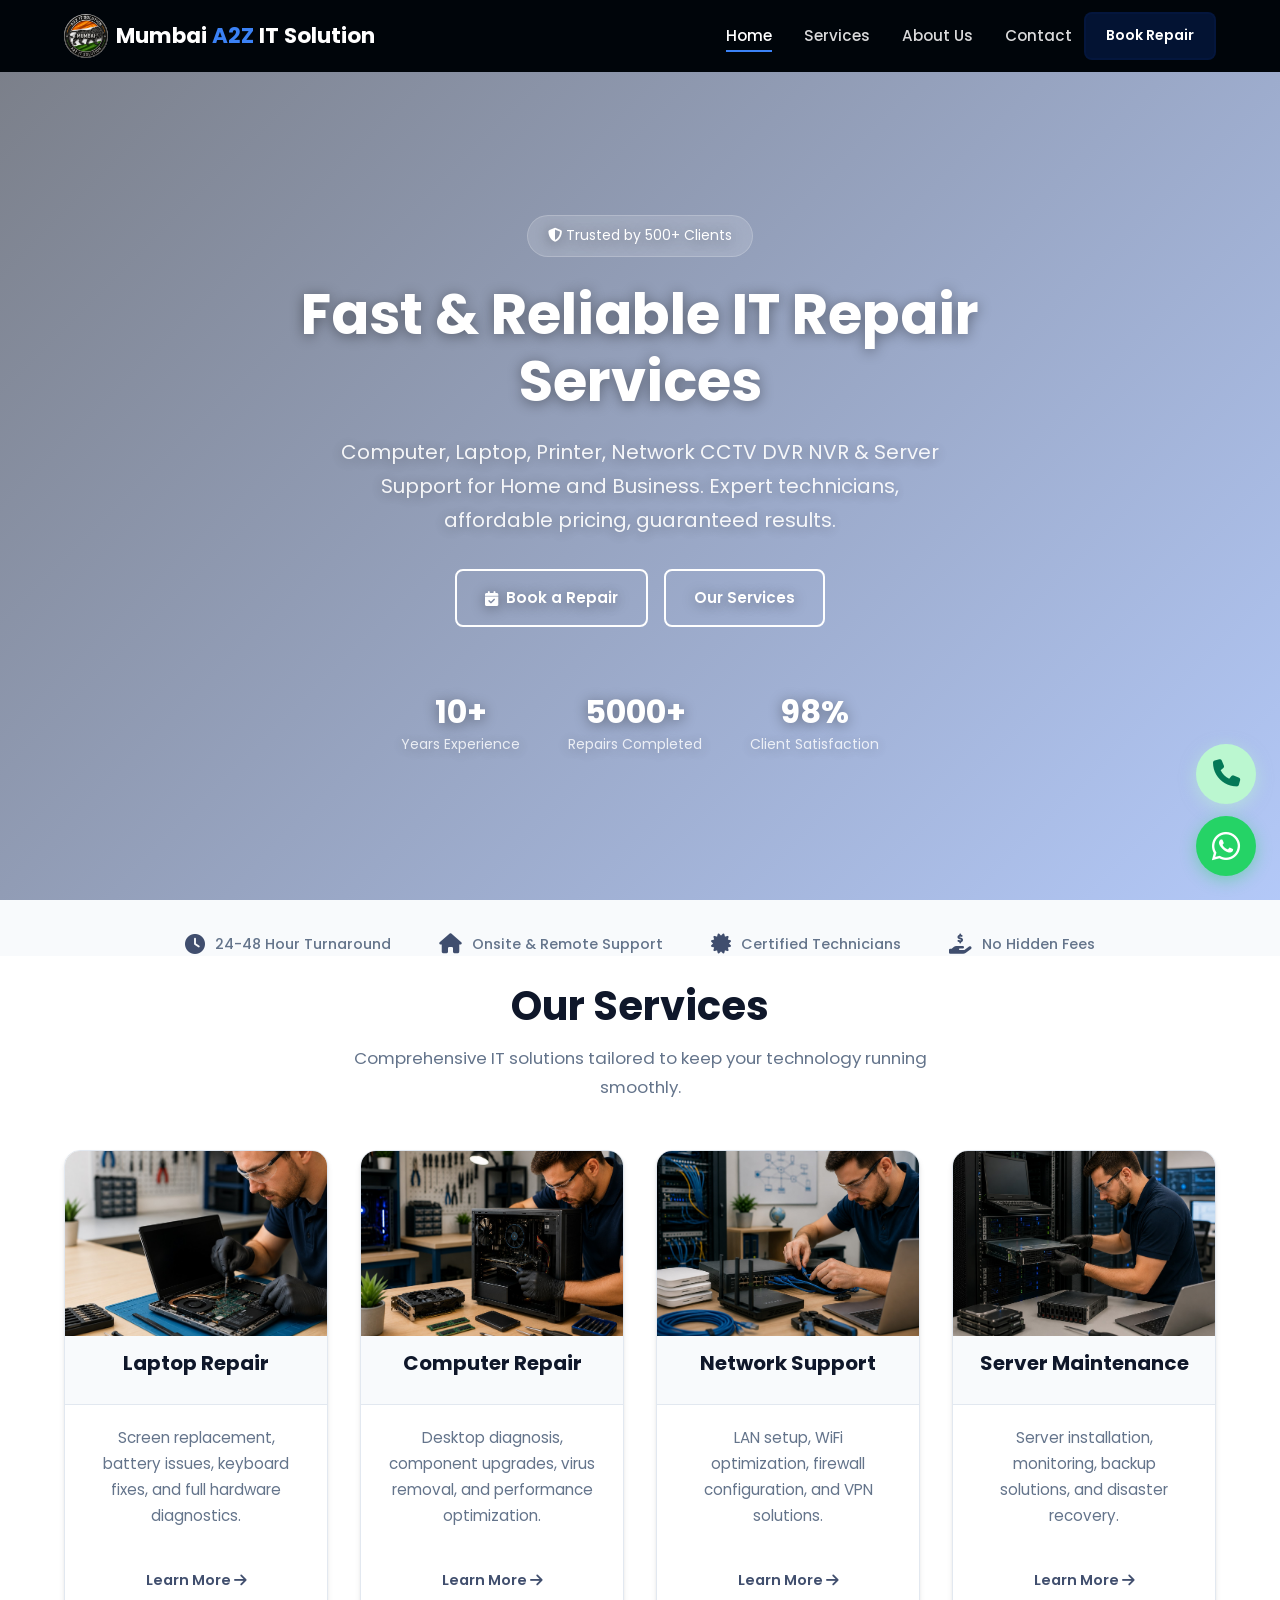
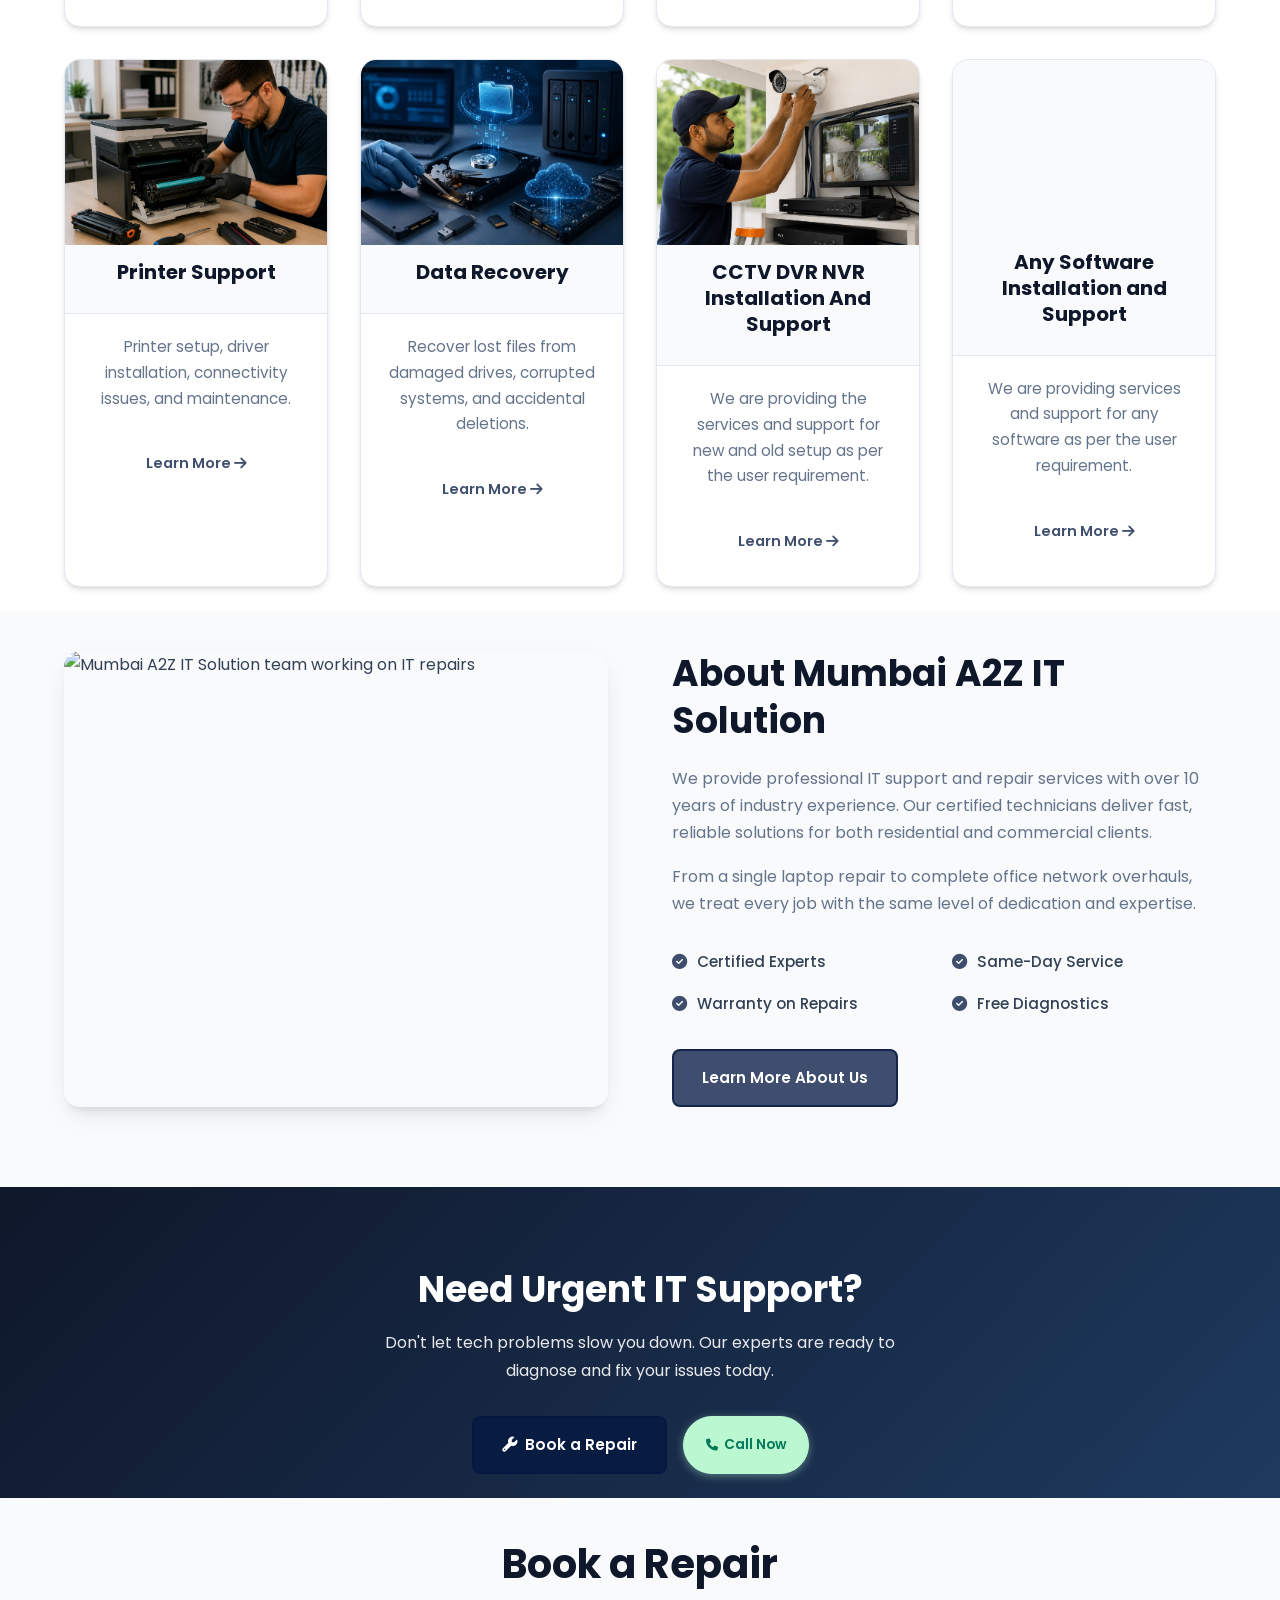
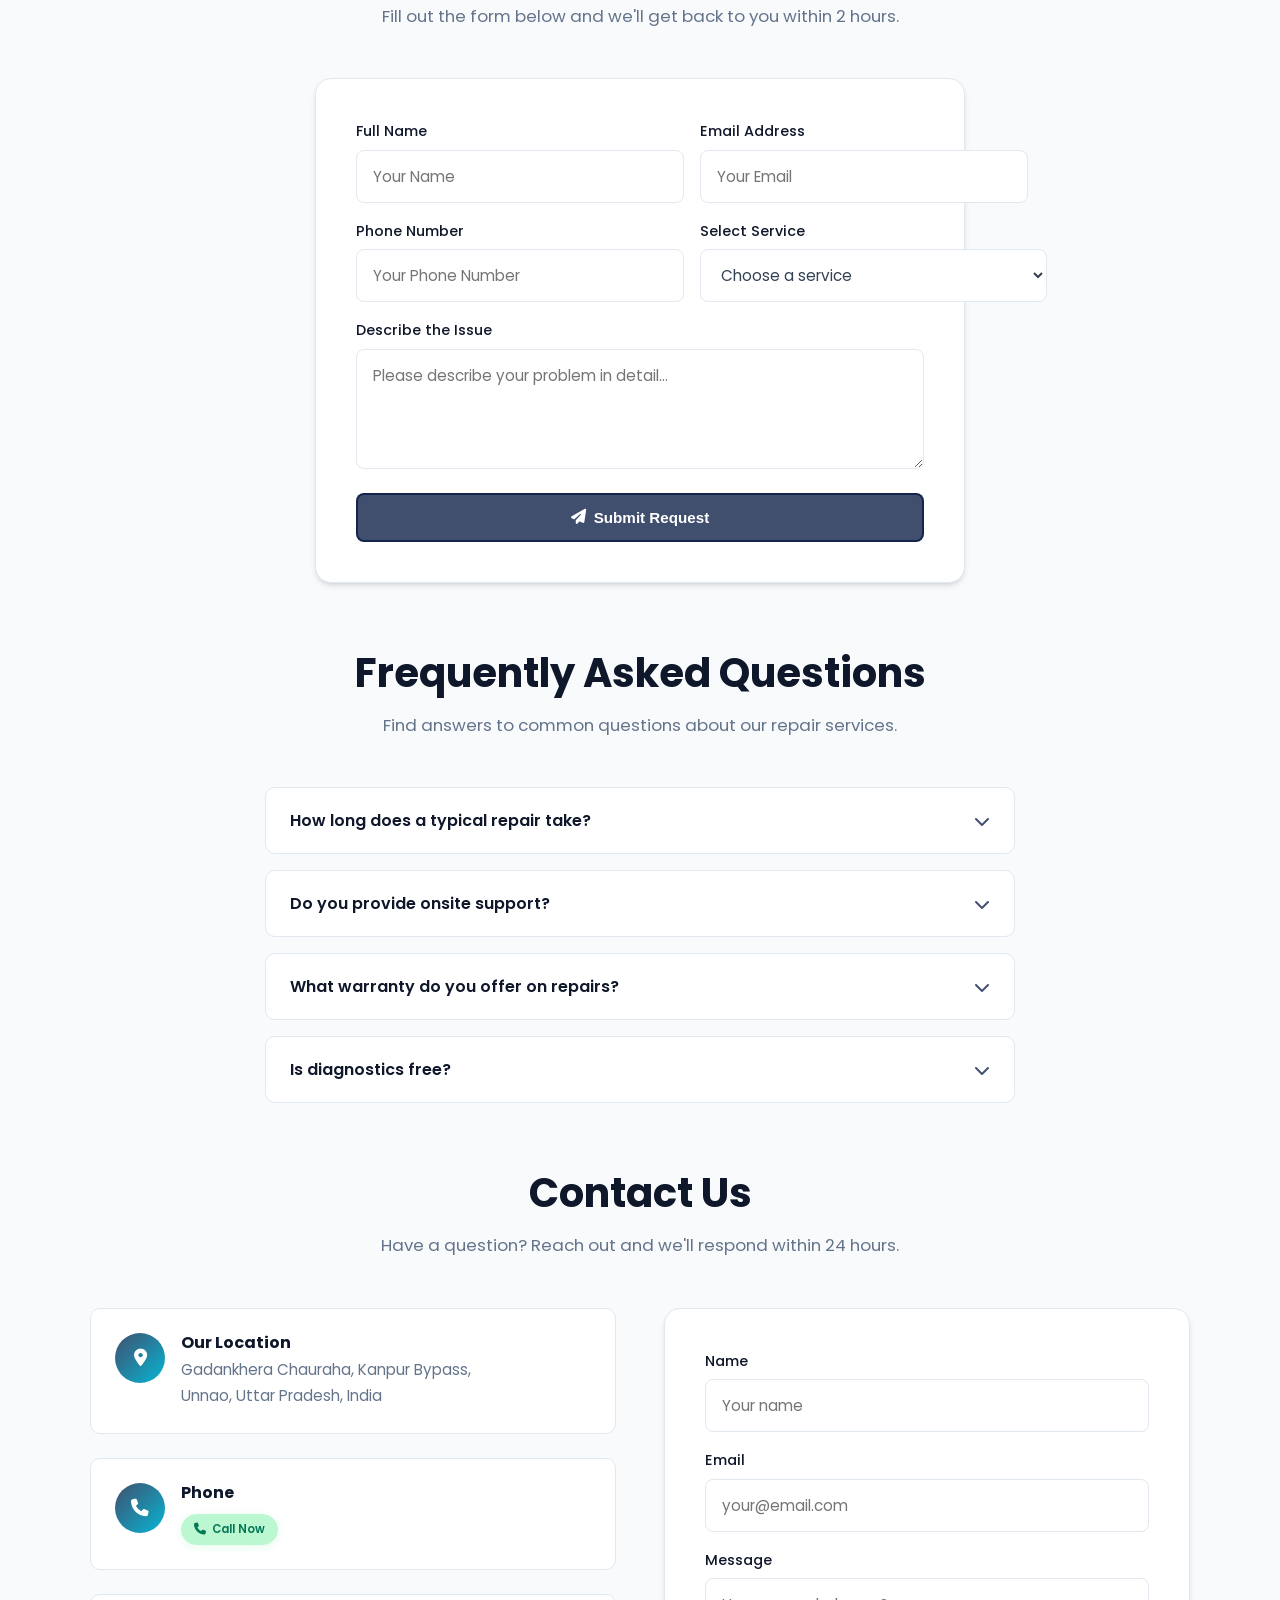
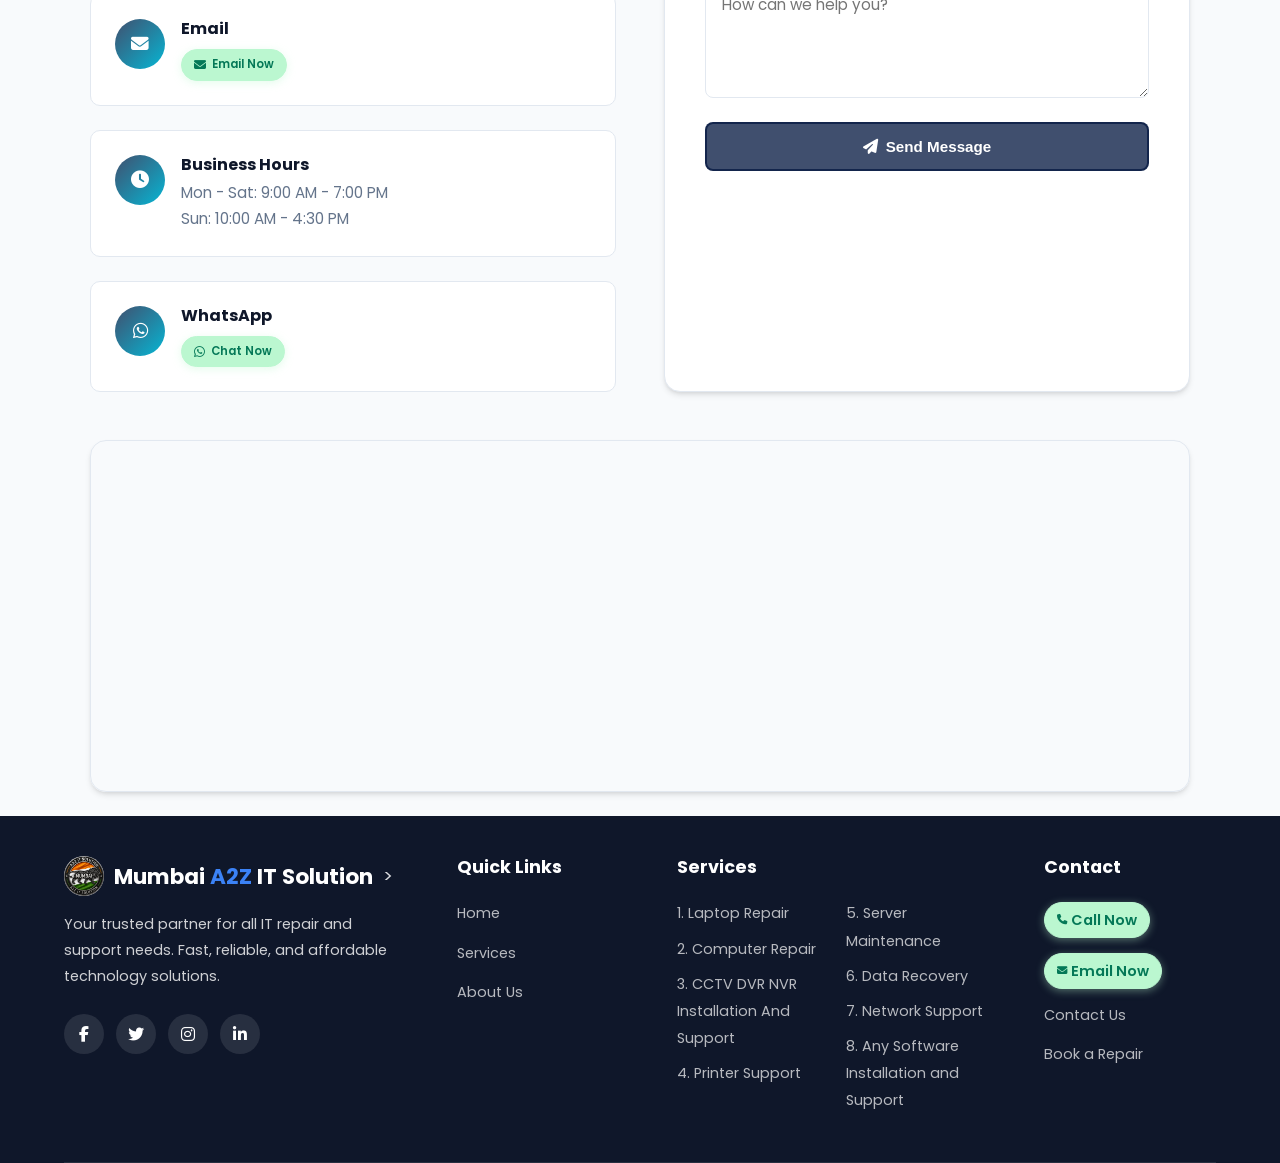
==== commit 80fd58ff: "Add files via upload" ====
--- a/index.html
+++ b/index.html
@@ -342,7 +342,7 @@
             <div class="contact-card-icon"><i class="fas fa-envelope"></i></div>
             <div>
               <h4>Email</h4>
-              <a href="mailto:mumbaia2zitsolution@gmail.com">mumbaia2zitsolution@gmail.com</a>
+              <a href="mailto:mumbaia2zitsolution@gmail.com" class="btn-call"><i class="fas fa-envelope"></i> Email Now</a>
             </div>
           </div>
           <div class="contact-card">
@@ -442,7 +442,7 @@
         <h4>Contact</h4>
         <ul>
           <li><a href="tel:+919004576059" class="btn-call btn-call--footer"><i class="fas fa-phone"></i> Call Now</a></li>
-          <li><a href="mailto:mumbaia2zitsolution@gmail.com">mumbaia2zitsolution@gmail.com</a></li>
+          <li><a href="mailto:mumbaia2zitsolution@gmail.com" class="btn-call btn-call--footer"><i class="fas fa-envelope"></i> Email Now</a></li>
           <li><a href="contact.html">Contact Us</a></li>
           <li><a href="#booking">Book a Repair</a></li>
         </ul>
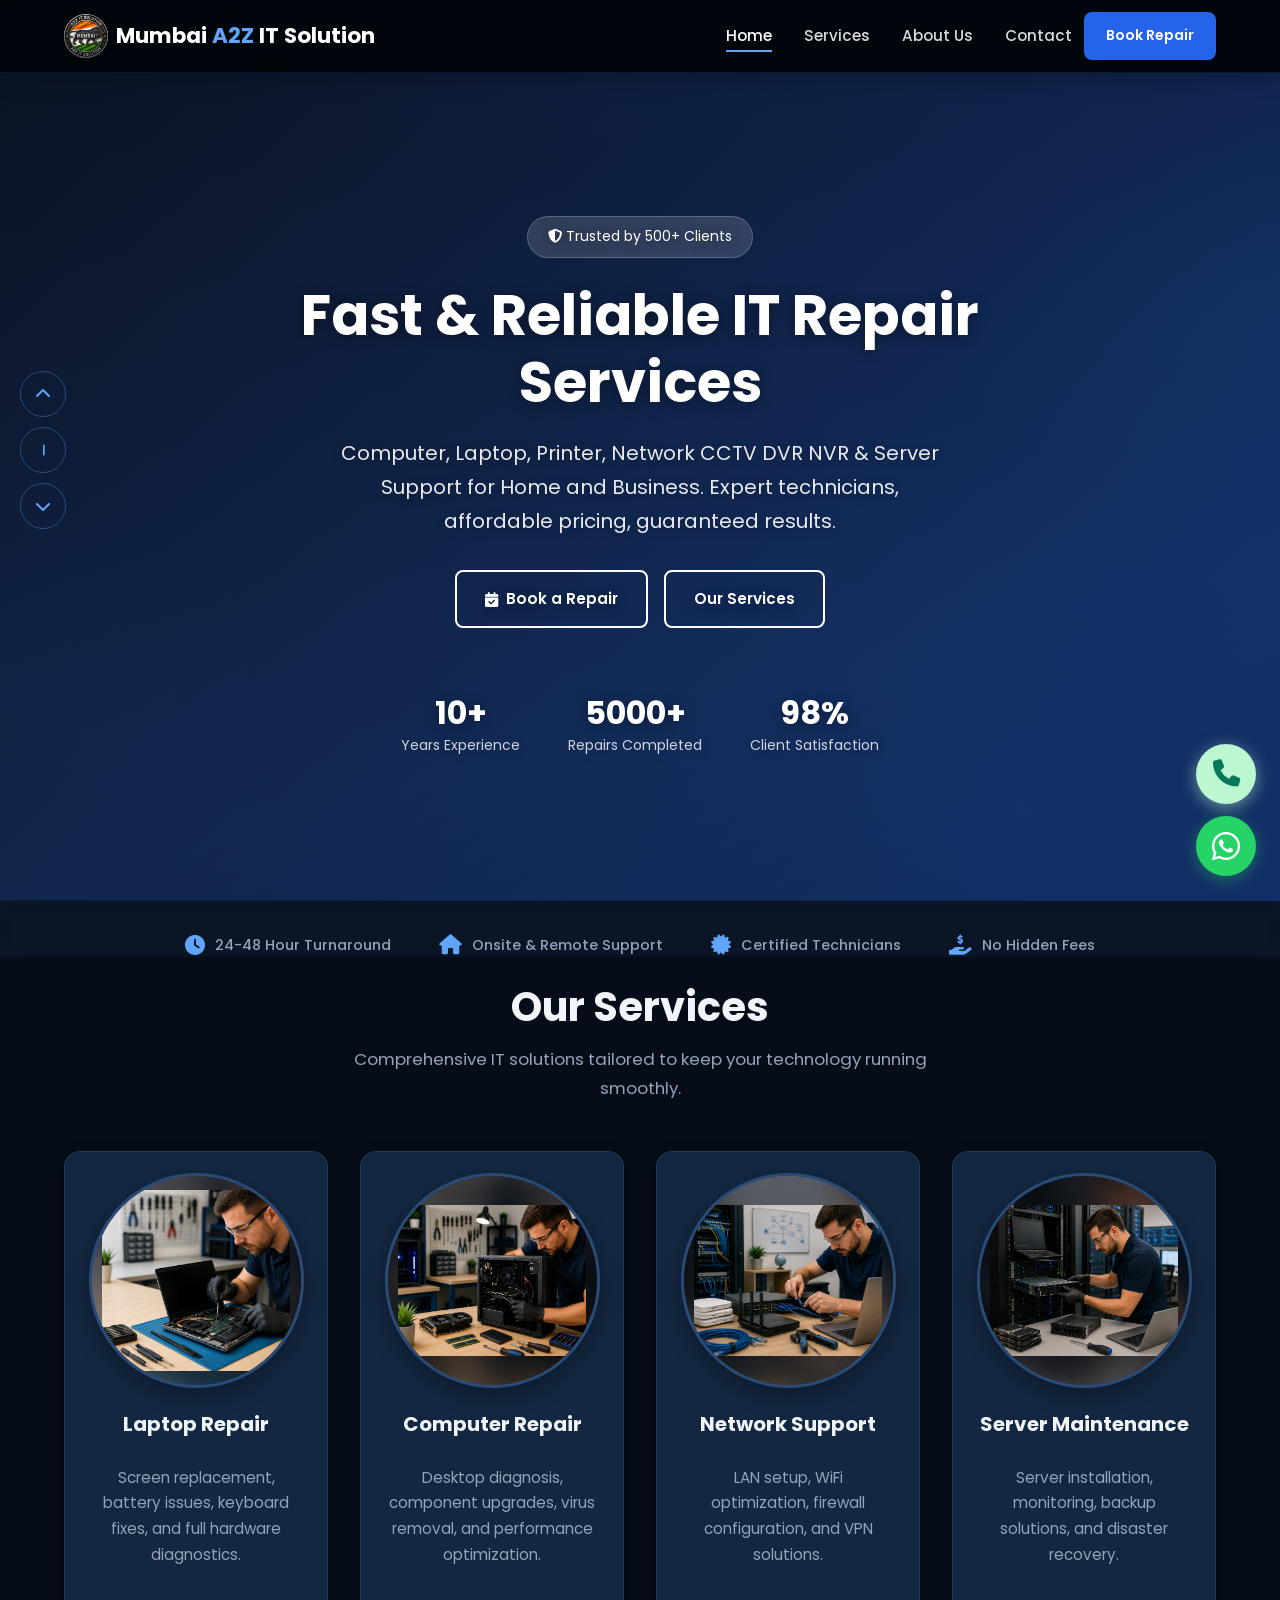
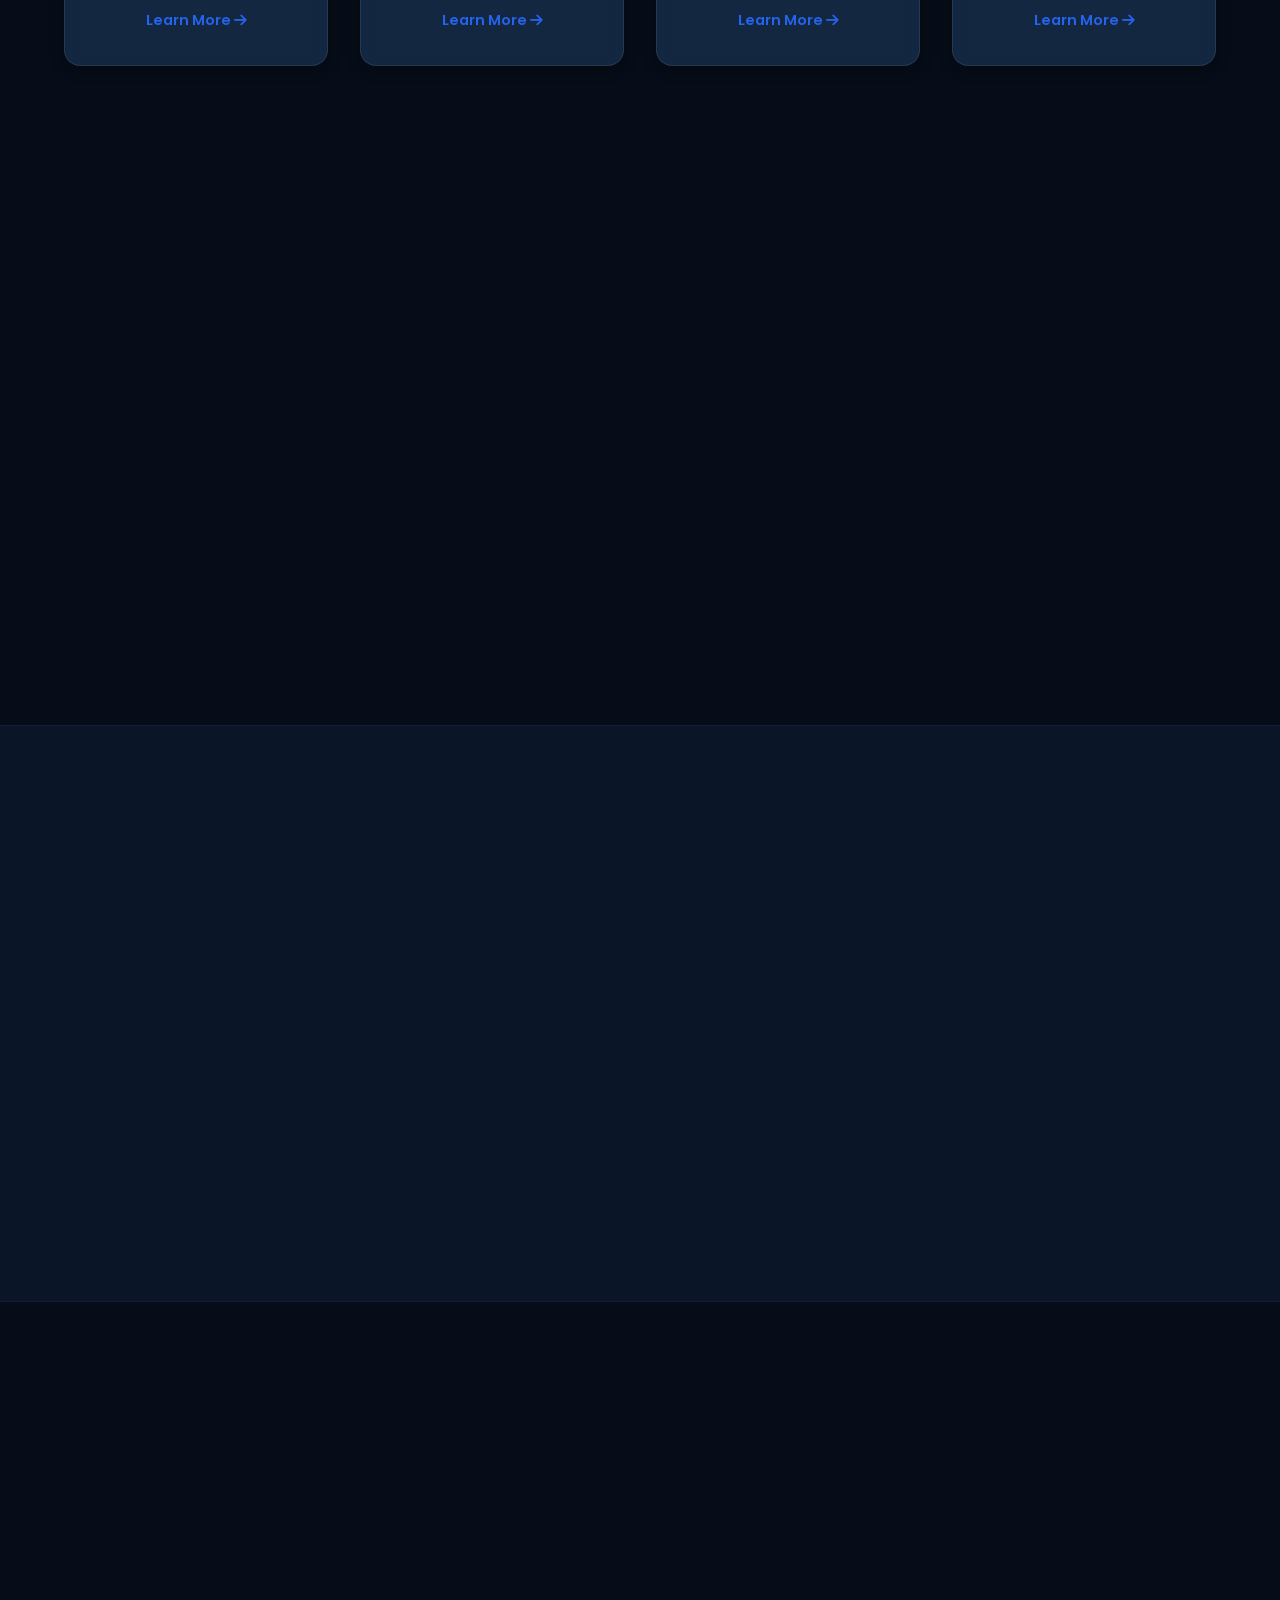
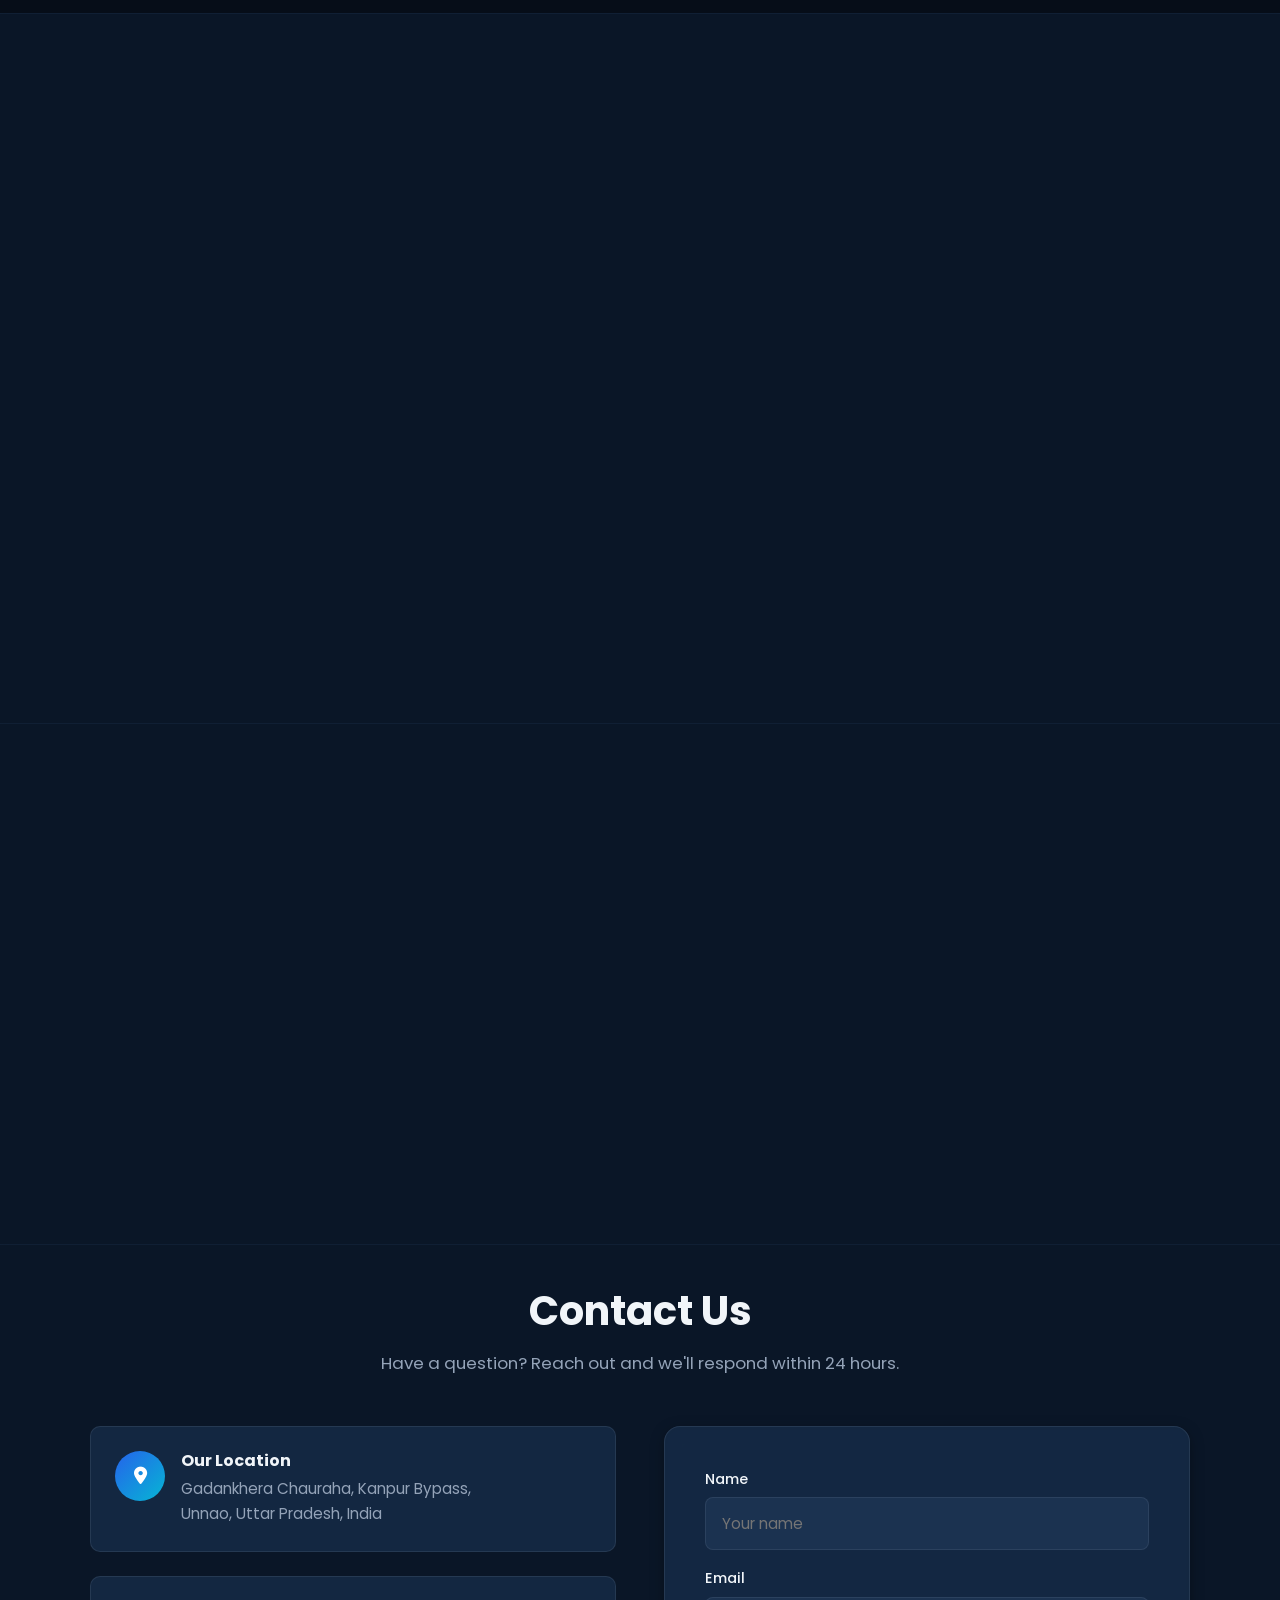
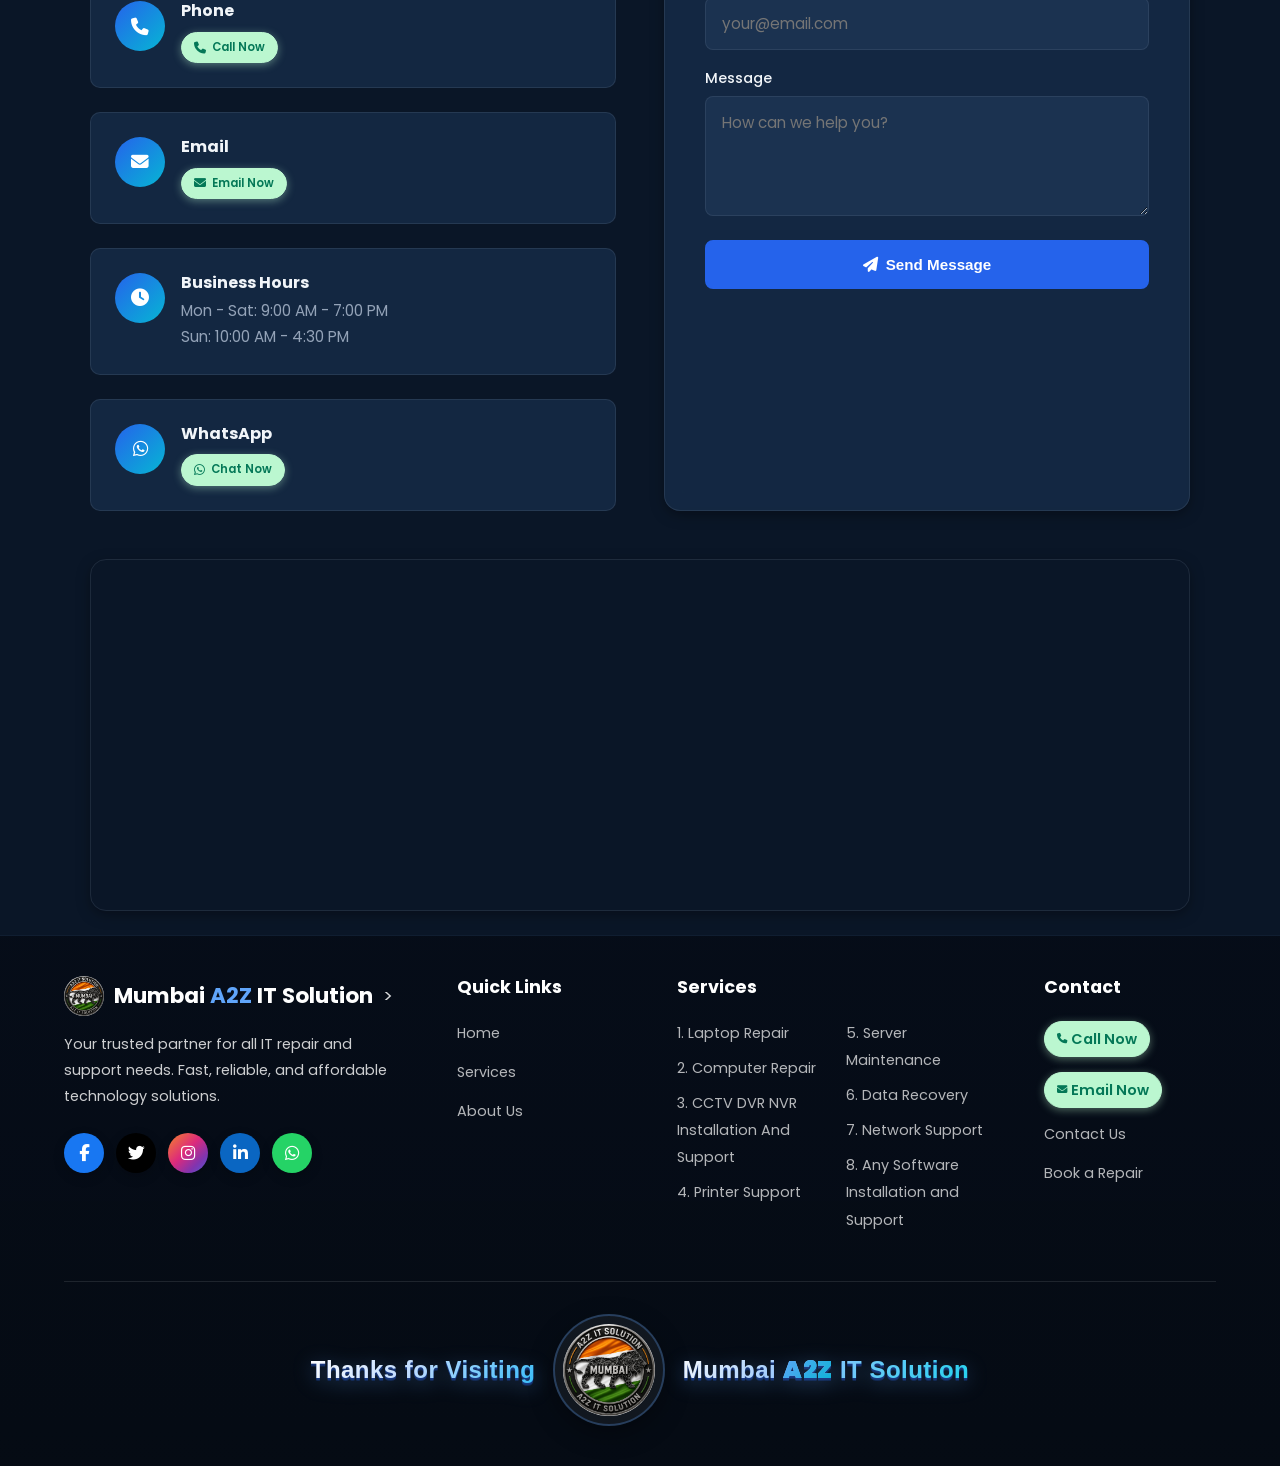
==== commit 27018b2f: "Add files via upload" ====
--- a/index.html
+++ b/index.html
@@ -407,10 +407,11 @@
         </a>
         <p>Your trusted partner for all IT repair and support needs. Fast, reliable, and affordable technology solutions.</p>
         <div class="social-links">
-          <a href="#" aria-label="Facebook"><i class="fab fa-facebook-f"></i></a>
-          <a href="#" aria-label="Twitter"><i class="fab fa-twitter"></i></a>
-          <a href="#" aria-label="Instagram"><i class="fab fa-instagram"></i></a>
-          <a href="#" aria-label="LinkedIn"><i class="fab fa-linkedin-in"></i></a>
+          <a href="#" class="social-facebook" aria-label="Facebook"><i class="fab fa-facebook-f"></i></a>
+          <a href="#" class="social-twitter" aria-label="Twitter"><i class="fab fa-twitter"></i></a>
+          <a href="#" class="social-instagram" aria-label="Instagram"><i class="fab fa-instagram"></i></a>
+          <a href="#" class="social-linkedin" aria-label="LinkedIn"><i class="fab fa-linkedin-in"></i></a>
+          <a href="https://wa.me/919004576059" class="social-whatsapp" target="_blank" rel="noopener" aria-label="WhatsApp"><i class="fab fa-whatsapp"></i></a>
         </div>
       </div>
       <div class="footer-col">
@@ -448,6 +449,13 @@
         </ul>
       </div>
     </div>
+    <div class="footer-logo-center">
+      <p class="footer-logo-center__text footer-logo-center__text--left">Thanks for Visiting</p>
+      <a href="index.html" class="footer-logo-center__link" aria-label="Mumbai A2Z IT Solution Home">
+        <img src="images/logo.png" alt="Mumbai A2Z IT Solution" class="footer-logo-center__img" width="80" height="80">
+      </a>
+      <p class="footer-logo-center__text footer-logo-center__text--right">Mumbai <span>A2Z</span> IT Solution</p>
+    </div>
   </footer>
 
   <a href="tel:+919004576059" class="call-fab" aria-label="Call us">
--- a/css/style.css
+++ b/css/style.css
@@ -3,21 +3,24 @@
    ============================================ */
 
 :root {
-  --primary: #051841c2;
+  --primary: #2563eb;
   --primary-dark: #1d4ed8;
-  --primary-light: #3b82f6;
+  --primary-light: #60a5fa;
   --hero-dark: #00050a;
-  --hero-blue: #002147;
+  --hero-blue: #0c1929;
   --secondary: #0f172a;
+  --heading: #f1f5f9;
   --accent: #06b6d4;
   --success: #25d366;
-  --text: #334155;
-  --text-light: #64748b;
-  --bg: #ffffff;
-  --bg-alt: #f8fafc;
-  --border: #e2e8f0;
-  --shadow: 0 4px 6px -1px rgba(0, 0, 0, 0.1), 0 2px 4px -2px rgba(0, 0, 0, 0.1);
-  --shadow-lg: 0 10px 25px -5px rgba(0, 0, 0, 0.1), 0 8px 10px -6px rgba(0, 0, 0, 0.1);
+  --text: #cbd5e1;
+  --text-light: #94a3b8;
+  --bg: transparent;
+  --bg-alt: rgba(15, 31, 53, 0.55);
+  --bg-card: rgba(21, 42, 69, 0.92);
+  --bg-elevated: rgba(28, 51, 82, 0.95);
+  --border: rgba(148, 163, 184, 0.14);
+  --shadow: 0 4px 14px rgba(0, 0, 0, 0.35);
+  --shadow-lg: 0 12px 28px rgba(0, 0, 0, 0.45);
   --radius: 10px;
   --radius-lg: 16px;
   --transition: 0.3s ease;
@@ -36,16 +39,56 @@
   scroll-behavior: smooth;
   scroll-padding-top: var(--nav-height);
   overflow-x: hidden;
+  background-color: #060d18;
+  -webkit-text-size-adjust: 100%;
+  text-size-adjust: 100%;
 }
 
 body {
+  position: relative;
   font-family: 'Poppins', sans-serif;
   line-height: 1.7;
   color: var(--text);
-  background: var(--bg);
+  background-color: #060d18;
+  background-image:
+    radial-gradient(ellipse 90% 60% at 50% -15%, rgba(37, 99, 235, 0.12) 0%, transparent 55%),
+    radial-gradient(ellipse 55% 45% at 100% 35%, rgba(6, 182, 212, 0.05) 0%, transparent 50%),
+    radial-gradient(ellipse 50% 40% at 0% 75%, rgba(37, 99, 235, 0.06) 0%, transparent 45%),
+    radial-gradient(ellipse 40% 35% at 80% 90%, rgba(96, 165, 250, 0.04) 0%, transparent 40%),
+    linear-gradient(165deg, #060d18 0%, #0a1628 38%, #0d1f35 72%, #081220 100%);
+  background-attachment: fixed;
   overflow-x: hidden;
   width: 100%;
   max-width: 100%;
+}
+
+body::before {
+  content: '';
+  position: fixed;
+  inset: 0;
+  z-index: -2;
+  pointer-events: none;
+  background-image:
+    linear-gradient(rgba(96, 165, 250, 0.02) 1px, transparent 1px),
+    linear-gradient(90deg, rgba(96, 165, 250, 0.02) 1px, transparent 1px),
+    linear-gradient(135deg, rgba(6, 182, 212, 0.012) 1px, transparent 1px);
+  background-size: 72px 72px, 72px 72px, 144px 144px;
+  opacity: 0.35;
+}
+
+body::after {
+  content: '';
+  position: fixed;
+  inset: 0;
+  z-index: -1;
+  pointer-events: none;
+  background-image:
+    radial-gradient(circle at 15% 25%, rgba(37, 99, 235, 0.06) 0%, transparent 22%),
+    radial-gradient(circle at 85% 15%, rgba(6, 182, 212, 0.04) 0%, transparent 20%),
+    radial-gradient(circle at 70% 80%, rgba(37, 99, 235, 0.05) 0%, transparent 24%),
+    radial-gradient(circle, rgba(96, 165, 250, 0.06) 1px, transparent 1px);
+  background-size: 100% 100%, 100% 100%, 100% 100%, 40px 40px;
+  opacity: 0.22;
 }
 
 header,
@@ -80,7 +123,7 @@
 
 /* ---- Typography ---- */
 h1, h2, h3, h4, h5, h6 {
-  color: var(--secondary);
+  color: var(--heading);
   line-height: 1.3;
 }
 
@@ -89,6 +132,7 @@
   font-weight: 700;
   text-align: center;
   margin-bottom: 0.75rem;
+  color: var(--heading);
 }
 
 .section-title-3d {
@@ -167,8 +211,9 @@
 }
 
 .btn-outline:hover {
-  background: #fff;
-  color: var(--primary);
+  background: rgba(255, 255, 255, 0.12);
+  color: #fff;
+  border-color: #fff;
 }
 
 .btn-secondary {
@@ -268,8 +313,11 @@
   position: sticky;
   top: 0;
   z-index: 1000;
-  background: var(--hero-dark);
-  box-shadow: none;
+  background: rgba(0, 5, 10, 0.88);
+  backdrop-filter: blur(14px);
+  -webkit-backdrop-filter: blur(14px);
+  border-bottom: 1px solid rgba(96, 165, 250, 0.1);
+  box-shadow: 0 4px 24px rgba(0, 0, 0, 0.25);
   width: 100%;
 }
 
@@ -474,9 +522,11 @@
 
 /* ---- Trust Bar ---- */
 .trust-bar {
-  background: var(--bg-alt);
+  background: rgba(15, 31, 53, 0.5);
+  backdrop-filter: blur(8px);
+  -webkit-backdrop-filter: blur(8px);
   padding: 2rem 5%;
-  border-bottom: 1px solid var(--border);
+  border-bottom: 1px solid rgba(96, 165, 250, 0.08);
 }
 
 .trust-bar:has(+ .services) {
@@ -508,14 +558,14 @@
 }
 
 .trust-item i {
-  color: var(--primary);
+  color: var(--primary-light);
   font-size: 1.25rem;
 }
 
 /* ---- Services ---- */
 .services {
   padding: 5rem 5%;
-  background: var(--bg);
+  background: transparent;
   width: 100%;
   max-width: 100%;
   overflow-x: hidden;
@@ -557,7 +607,9 @@
 .card {
   padding: 2.5rem 2rem;
   border-radius: var(--radius-lg);
-  background: var(--bg);
+  background: var(--bg-card);
+  backdrop-filter: blur(8px);
+  -webkit-backdrop-filter: blur(8px);
   box-shadow: var(--shadow);
   text-align: center;
   transition: all var(--transition);
@@ -633,7 +685,7 @@
   min-width: 0;
   margin-bottom: 1.25rem;
   border-bottom: 1px solid var(--border);
-  background: var(--bg-alt);
+  background: var(--bg-elevated);
   overflow: hidden;
   position: relative;
   line-height: 0;
@@ -644,7 +696,7 @@
   max-width: 100%;
   min-width: 0;
   display: block;
-  background: var(--bg-alt);
+  background: var(--bg-elevated);
 }
 
 .card-marked-area h3 {
@@ -666,28 +718,89 @@
 
 .card--service .card-marked-area {
   line-height: normal;
-}
-
-.card--service .card-marked-area img {
-  width: 100%;
-  height: clamp(180px, 48vw, 220px);
-  object-fit: cover;
-  object-position: center;
-}
-
-/* Software installation card only — wide infographic must fit inside the box */
-.card--service-img-fit .card-marked-area {
+  padding: 0;
+  margin-bottom: 0.75rem;
+  border-bottom: none;
+  background: transparent;
+  overflow: visible;
+}
+
+.card--service .card-marked-area__media {
+  --card-img-size: clamp(175px, 44vw, 225px);
+  position: relative;
+  display: flex;
+  align-items: center;
+  justify-content: center;
+  width: var(--card-img-size);
+  height: var(--card-img-size);
+  min-width: var(--card-img-size);
+  min-height: var(--card-img-size);
+  margin: 1.35rem auto 0.5rem;
   overflow: hidden;
-  max-width: 100%;
-}
-
-.card--service-img-fit .card-marked-area img {
-  width: 100%;
-  max-width: 100%;
+  border-radius: 50%;
+  background: var(--bg-elevated);
+  border: 3px solid rgba(96, 165, 250, 0.22);
+  box-shadow: 0 8px 22px rgba(0, 0, 0, 0.28);
+  flex-shrink: 0;
+}
+
+.card--service .card-marked-area__media::before {
+  content: '';
+  position: absolute;
+  inset: -15%;
+  background-image: var(--card-img-url);
+  background-size: cover;
+  background-position: center;
+  filter: blur(16px) brightness(0.7) saturate(1.15);
+  z-index: 0;
+  opacity: 0;
+}
+
+.card--service .card-marked-area__media.has-image-fill::before {
+  opacity: 1;
+}
+
+.card--service .card-marked-area__media::after {
+  content: '';
+  position: absolute;
+  inset: 0;
+  background: rgba(10, 22, 40, 0.3);
+  z-index: 0;
+  border-radius: 50%;
+}
+
+.card--service .card-marked-area__media img,
+.card--service .card-marked-area > img {
+  position: relative;
+  z-index: 1;
+  display: block;
+  width: auto;
   height: auto;
-  max-height: clamp(160px, 48vw, 200px);
+  max-width: 90%;
+  max-height: 90%;
   object-fit: contain;
   object-position: center;
+  border-radius: 0;
+  padding: 0;
+  box-sizing: border-box;
+  flex-shrink: 0;
+}
+
+.card--service .card-marked-area h3 {
+  position: relative;
+  z-index: 1;
+  line-height: 1.3;
+}
+
+/* Software installation card — larger circle for wide infographic */
+.card--service-img-fit .card-marked-area__media {
+  --card-img-size: clamp(200px, 50vw, 260px);
+}
+
+.card--service-img-fit .card-marked-area__media img,
+.card--service-img-fit .card-marked-area > img {
+  max-width: 94%;
+  max-height: 94%;
 }
 
 .card--value .card-marked-area {
@@ -732,13 +845,17 @@
 }
 
 .card-link:hover {
-  color: var(--primary-dark);
+  color: var(--primary-light);
 }
 
 /* ---- About ---- */
 .about {
   padding: 5rem 5%;
   background: var(--bg-alt);
+  backdrop-filter: blur(6px);
+  -webkit-backdrop-filter: blur(6px);
+  border-top: 1px solid rgba(96, 165, 250, 0.06);
+  border-bottom: 1px solid rgba(96, 165, 250, 0.06);
 }
 
 .about-grid {
@@ -796,7 +913,7 @@
   border-radius: var(--radius-lg);
   overflow: hidden;
   box-shadow: var(--shadow-lg);
-  background: linear-gradient(160deg, #eef4ff 0%, #f8fafc 45%, #e8f0fe 100%);
+  background: linear-gradient(160deg, #0f1f35 0%, #152a45 45%, #1a2d47 100%);
   border: 1px solid var(--border);
 }
 
@@ -810,7 +927,7 @@
 .about-infographic__intro h3 {
   font-size: 1.35rem;
   font-weight: 700;
-  color: var(--hero-blue);
+  color: var(--heading);
   margin-bottom: 0.15rem;
 }
 
@@ -849,7 +966,7 @@
 .about-infographic__mission strong {
   display: block;
   font-size: 0.72rem;
-  color: var(--hero-blue);
+  color: var(--heading);
   margin-bottom: 0.15rem;
 }
 
@@ -881,7 +998,7 @@
 .about-infographic__brand-name {
   font-size: 0.62rem;
   font-weight: 700;
-  color: var(--hero-blue);
+  color: var(--heading);
   line-height: 1.3;
   text-transform: uppercase;
 }
@@ -962,7 +1079,7 @@
   width: 36px;
   height: 36px;
   border-radius: 50%;
-  background: #fff;
+  background: var(--bg-elevated);
   border: 2px solid var(--primary-light);
   color: var(--primary-light);
   font-size: 0.75rem;
@@ -971,7 +1088,7 @@
 
 .about-infographic__values li strong {
   font-size: 0.62rem;
-  color: var(--hero-blue);
+  color: var(--primary-light);
 }
 
 .about-infographic__values li span:last-child {
@@ -1020,7 +1137,7 @@
   font-weight: 900;
   line-height: 1.2;
   text-align: center;
-  color: var(--secondary);
+  color: var(--heading);
 }
 
 .about-headline {
@@ -1057,13 +1174,9 @@
   margin-top: 0.25rem;
   padding: 1.5rem;
   border-radius: var(--radius-lg);
-  border: 1px solid rgba(59, 130, 246, 0.2);
-  background:
-    linear-gradient(135deg, rgba(59, 130, 246, 0.05) 0%, rgba(6, 182, 212, 0.04) 100%),
-    var(--bg);
-  box-shadow:
-    0 10px 30px rgba(5, 24, 65, 0.06),
-    inset 0 1px 0 rgba(255, 255, 255, 0.9);
+  border: 1px solid rgba(96, 165, 250, 0.2);
+  background: linear-gradient(145deg, rgba(21, 42, 69, 0.95) 0%, rgba(15, 31, 53, 0.98) 100%);
+  box-shadow: 0 12px 32px rgba(0, 0, 0, 0.35);
 }
 
 .about-story-item {
@@ -1073,20 +1186,20 @@
   align-items: start;
   padding: 1.1rem 1.15rem;
   border-radius: var(--radius);
-  background: rgba(255, 255, 255, 0.75);
-  border: 1px solid var(--border);
+  background: rgba(28, 51, 82, 0.75);
+  border: 1px solid rgba(96, 165, 250, 0.15);
   transition: transform var(--transition), box-shadow var(--transition), border-color var(--transition);
 }
 
 .about-story-item:hover {
   transform: translateY(-2px);
-  border-color: rgba(59, 130, 246, 0.35);
-  box-shadow: 0 8px 20px rgba(5, 24, 65, 0.08);
+  border-color: rgba(96, 165, 250, 0.4);
+  box-shadow: 0 8px 24px rgba(37, 99, 235, 0.2);
 }
 
 .about-story-item--highlight {
-  background: linear-gradient(135deg, rgba(59, 130, 246, 0.1) 0%, rgba(6, 182, 212, 0.08) 100%);
-  border-color: rgba(59, 130, 246, 0.25);
+  background: linear-gradient(135deg, rgba(37, 99, 235, 0.22) 0%, rgba(6, 182, 212, 0.14) 100%);
+  border-color: rgba(96, 165, 250, 0.35);
 }
 
 .about-story-item__icon {
@@ -1106,11 +1219,11 @@
   margin: 0;
   font-size: 1rem;
   line-height: 1.75;
-  color: var(--text);
+  color: #e2e8f0;
 }
 
 .about-story-item p strong {
-  color: var(--hero-blue);
+  color: #93c5fd;
   font-weight: 600;
 }
 
@@ -1119,8 +1232,8 @@
   margin-bottom: 0.35rem;
   padding: 0.2rem 0.65rem;
   border-radius: 999px;
-  background: rgba(59, 130, 246, 0.12);
-  color: var(--primary-light);
+  background: rgba(96, 165, 250, 0.2);
+  color: #bfdbfe;
   font-size: 0.78rem;
   font-weight: 700;
   letter-spacing: 0.06em;
@@ -1154,7 +1267,7 @@
 /* ---- Pricing ---- */
 .pricing {
   padding: 5rem 5%;
-  background: var(--bg);
+  background: transparent;
 }
 
 .pricing-grid {
@@ -1169,7 +1282,7 @@
 .price-card {
   padding: 2.5rem 2rem;
   border-radius: var(--radius-lg);
-  background: var(--bg);
+  background: var(--bg-card);
   box-shadow: var(--shadow);
   text-align: center;
   border: 2px solid var(--border);
@@ -1257,7 +1370,7 @@
 /* ---- CTA Section ---- */
 .cta {
   padding: 5rem 5%;
-  background: linear-gradient(135deg, var(--secondary) 0%, #1e3a5f 100%);
+  background: linear-gradient(135deg, #0c1929 0%, #1e3a5f 50%, #1d4ed8 100%);
   text-align: center;
   color: #fff;
 }
@@ -1302,12 +1415,17 @@
 .contact-section {
   padding: 5rem 5%;
   background: var(--bg-alt);
+  backdrop-filter: blur(6px);
+  -webkit-backdrop-filter: blur(6px);
+  border-top: 1px solid rgba(96, 165, 250, 0.06);
 }
 
 .form-wrapper {
   max-width: 650px;
   margin: 0 auto;
-  background: var(--bg);
+  background: var(--bg-card);
+  backdrop-filter: blur(10px);
+  -webkit-backdrop-filter: blur(10px);
   padding: 2.5rem;
   border-radius: var(--radius-lg);
   box-shadow: var(--shadow);
@@ -1330,7 +1448,7 @@
 .form-group label {
   font-weight: 500;
   font-size: 0.9rem;
-  color: var(--secondary);
+  color: var(--heading);
 }
 
 .form-group input,
@@ -1342,7 +1460,7 @@
   font-family: inherit;
   font-size: 0.95rem;
   transition: border-color var(--transition), box-shadow var(--transition);
-  background: var(--bg);
+  background: var(--bg-elevated);
   color: var(--text);
 }
 
@@ -1350,13 +1468,18 @@
 .form-group select:focus,
 .form-group textarea:focus {
   outline: none;
-  border-color: var(--primary);
-  box-shadow: 0 0 0 3px rgba(37, 99, 235, 0.15);
+  border-color: var(--primary-light);
+  box-shadow: 0 0 0 3px rgba(96, 165, 250, 0.2);
 }
 
 .form-group textarea {
   min-height: 120px;
   resize: vertical;
+}
+
+.form-group select option {
+  background: var(--bg-card);
+  color: var(--text);
 }
 
 .form-group.full-width {
@@ -1372,7 +1495,7 @@
   display: none;
   text-align: center;
   padding: 2rem;
-  color: var(--primary);
+  color: var(--primary-light);
 }
 
 .form-success i {
@@ -1389,9 +1512,9 @@
   margin-top: 1rem;
   padding: 0.875rem 1rem;
   border-radius: 8px;
-  background: #fef2f2;
-  color: #b91c1c;
-  border: 1px solid #fecaca;
+  background: rgba(185, 28, 28, 0.15);
+  color: #fca5a5;
+  border: 1px solid rgba(248, 113, 113, 0.35);
   font-size: 0.9rem;
   line-height: 1.5;
 }
@@ -1412,7 +1535,7 @@
 /* ---- Testimonials ---- */
 .testimonials {
   padding: 5rem 5%;
-  background: var(--bg);
+  background: transparent;
 }
 
 .testimonial-slider {
@@ -1424,7 +1547,7 @@
 
 .testimonial {
   padding: 2.5rem;
-  background: var(--bg-alt);
+  background: var(--bg-card);
   border-radius: var(--radius-lg);
   border: 1px solid var(--border);
   transition: opacity 0.5s ease;
@@ -1477,6 +1600,9 @@
 .faq {
   padding: 5rem 5%;
   background: var(--bg-alt);
+  backdrop-filter: blur(6px);
+  -webkit-backdrop-filter: blur(6px);
+  border-top: 1px solid rgba(96, 165, 250, 0.06);
 }
 
 .booking:has(+ .faq) {
@@ -1509,7 +1635,7 @@
 }
 
 .faq-item {
-  background: var(--bg);
+  background: var(--bg-card);
   border-radius: var(--radius);
   margin-bottom: 1rem;
   border: 1px solid var(--border);
@@ -1532,13 +1658,13 @@
   font-family: inherit;
   font-size: 1rem;
   font-weight: 600;
-  color: var(--secondary);
+  color: var(--heading);
   text-align: left;
   transition: background var(--transition);
 }
 
 .faq-question:hover {
-  background: var(--bg-alt);
+  background: var(--bg-elevated);
 }
 
 .faq-question i {
@@ -1590,17 +1716,16 @@
 
 .contact-heading-3d {
   font-size: clamp(1.9rem, 4.2vw, 2.45rem);
-  font-weight: 400;
+  font-weight: 700;
   margin-bottom: 1.5rem;
   line-height: 1.15;
-  letter-spacing: -0.02em;
-  color: var(--secondary);
-  text-shadow:
-    1px 1px 0 rgba(59, 130, 246, 0.45),
-    2px 2px 0 rgba(59, 130, 246, 0.3),
-    3px 3px 0 rgba(29, 78, 216, 0.22),
-    4px 4px 0 rgba(29, 78, 216, 0.14),
-    0 6px 16px rgba(15, 23, 42, 0.2);
+  letter-spacing: 0.02em;
+  background: linear-gradient(135deg, #ffffff 0%, #93c5fd 45%, #38bdf8 100%);
+  -webkit-background-clip: text;
+  background-clip: text;
+  -webkit-text-fill-color: transparent;
+  color: transparent;
+  filter: drop-shadow(0 2px 10px rgba(96, 165, 250, 0.45));
 }
 
 .contact-heading-3d::after {
@@ -1628,7 +1753,7 @@
   align-items: flex-start;
   gap: 1rem;
   padding: 1.5rem;
-  background: var(--bg);
+  background: var(--bg-card);
   border-radius: var(--radius);
   border: 1px solid var(--border);
   transition: all var(--transition);
@@ -1667,7 +1792,7 @@
 }
 
 .contact-card a:hover {
-  color: var(--primary);
+  color: var(--primary-light);
 }
 
 .map-container {
@@ -2060,7 +2185,7 @@
   display: flex;
   gap: 1.5rem;
   padding: 2rem;
-  background: var(--bg);
+  background: var(--bg-card);
   border-radius: var(--radius-lg);
   border: 1px solid var(--border);
   transition: all var(--transition);
@@ -2088,7 +2213,7 @@
   justify-content: center;
   flex-shrink: 0;
   overflow: hidden;
-  background: var(--bg-alt);
+  background: var(--bg-elevated);
 }
 
 .service-detail-icon img {
@@ -2148,7 +2273,7 @@
 .team-card {
   text-align: center;
   padding: 2rem;
-  background: var(--bg);
+  background: var(--bg-card);
   border-radius: var(--radius-lg);
   border: 1px solid var(--border);
   transition: all var(--transition);
@@ -2208,7 +2333,7 @@
   align-items: center;
   text-align: center;
   gap: 1rem;
-  background: var(--bg);
+  background: var(--bg-card);
   border: 1px solid var(--border);
   border-radius: var(--radius-lg);
   padding: 2rem 2rem 1.75rem;
@@ -2261,7 +2386,7 @@
   display: flex;
   align-items: flex-start;
   gap: 0.75rem;
-  background: var(--bg);
+  background: var(--bg-card);
   border: 1px solid var(--border);
   border-radius: var(--radius-lg);
   padding: 1.75rem 2rem;
@@ -2282,7 +2407,7 @@
 }
 
 .org-cert-title {
-  color: var(--secondary);
+  color: var(--heading);
   font-weight: 600;
   font-size: 0.9rem;
   margin-bottom: 0.65rem;
@@ -2336,7 +2461,7 @@
 }
 
 .org-level {
-  background: var(--bg);
+  background: var(--bg-card);
   border: 1px solid var(--border);
   border-radius: var(--radius-lg);
   padding: 1.5rem;
@@ -2383,6 +2508,7 @@
   font-size: 0.95rem;
   font-weight: 700;
   line-height: 1.3;
+  color: var(--heading);
 }
 
 .org-level-desc {
@@ -2424,7 +2550,7 @@
 }
 
 .org-members li strong {
-  color: var(--secondary);
+  color: var(--heading);
   font-size: 0.85rem;
   font-weight: 600;
 }
@@ -2439,7 +2565,7 @@
   padding: 1rem 1.5rem;
   border: 1px solid var(--primary-light);
   border-radius: 50px;
-  background: var(--bg);
+  background: var(--bg-card);
   text-align: center;
 }
 
@@ -2539,12 +2665,19 @@
   justify-content: center;
   width: 50px;
   height: 50px;
-  background: var(--primary);
+  background: transparent;
   color: #fff;
+  border: 2px solid #fff;
   border-radius: 50%;
   font-weight: 700;
   font-size: 1.25rem;
   margin: 0 auto 1.25rem;
+  transition: all var(--transition);
+}
+
+.process-step:hover::before {
+  background: rgba(255, 255, 255, 0.12);
+  border-color: #fff;
 }
 
 .process-step h4 {
@@ -2558,8 +2691,10 @@
 
 /* ---- Footer ---- */
 footer {
-  background: var(--secondary);
+  background:
+    linear-gradient(180deg, rgba(6, 13, 24, 0.97) 0%, rgba(5, 11, 20, 0.99) 100%);
   color: rgba(255, 255, 255, 0.8);
+  border-top: 1px solid rgba(96, 165, 250, 0.12);
   padding: 4rem 5% 0;
 }
 
@@ -2605,18 +2740,60 @@
 .social-links a {
   width: 40px;
   height: 40px;
-  background: rgba(255, 255, 255, 0.1);
   border-radius: 50%;
   display: flex;
   align-items: center;
   justify-content: center;
   color: #fff;
+  font-size: 1.05rem;
   transition: all var(--transition);
+  box-shadow: 0 4px 12px rgba(0, 0, 0, 0.2);
 }
 
 .social-links a:hover {
-  background: var(--primary);
   transform: translateY(-3px);
+  filter: brightness(1.08);
+}
+
+.social-links .social-facebook {
+  background: #1877f2;
+}
+
+.social-links .social-facebook:hover {
+  box-shadow: 0 6px 16px rgba(24, 119, 242, 0.45);
+}
+
+.social-links .social-twitter {
+  background: #000000;
+}
+
+.social-links .social-twitter:hover {
+  box-shadow: 0 6px 16px rgba(0, 0, 0, 0.45);
+}
+
+.social-links .social-instagram {
+  background: linear-gradient(135deg, #f58529 0%, #dd2a7b 45%, #8134af 75%, #515bd4 100%);
+}
+
+.social-links .social-instagram:hover {
+  box-shadow: 0 6px 16px rgba(221, 42, 123, 0.4);
+}
+
+.social-links .social-linkedin {
+  background: #0a66c2;
+}
+
+.social-links .social-linkedin:hover {
+  box-shadow: 0 6px 16px rgba(10, 102, 194, 0.45);
+}
+
+.social-links .social-whatsapp {
+  background: #25d366;
+}
+
+.social-links .social-whatsapp:hover {
+  background: #20bd5a;
+  box-shadow: 0 6px 16px rgba(37, 211, 102, 0.5);
 }
 
 .footer-col h4 {
@@ -2671,6 +2848,127 @@
   padding: 1.5rem 0;
   font-size: 0.875rem;
   color: rgba(255, 255, 255, 0.5);
+}
+
+.footer-logo-center {
+  display: flex;
+  flex-wrap: wrap;
+  justify-content: center;
+  align-items: center;
+  gap: 0.65rem 1.1rem;
+  max-width: 1200px;
+  margin: 0 auto;
+  padding: 2rem 5% 2.5rem;
+}
+
+.footer-logo-center__text {
+  margin: 0;
+  font-size: clamp(1.1rem, 3.5vw, 1.5rem);
+  font-weight: 800;
+  letter-spacing: 0.02em;
+  line-height: 1.25;
+  background: linear-gradient(135deg, #ffffff 0%, #bfdbfe 45%, #38bdf8 100%);
+  -webkit-background-clip: text;
+  background-clip: text;
+  -webkit-text-fill-color: transparent;
+  color: transparent;
+  filter:
+    drop-shadow(0 1px 0 rgba(30, 58, 138, 0.55))
+    drop-shadow(0 2px 0 rgba(37, 99, 235, 0.4))
+    drop-shadow(0 4px 10px rgba(96, 165, 250, 0.35));
+  white-space: nowrap;
+}
+
+.footer-logo-center__text--left {
+  text-align: right;
+}
+
+.footer-logo-center__text--right {
+  text-align: left;
+  background: linear-gradient(135deg, #f8fafc 0%, #93c5fd 40%, #22d3ee 100%);
+  -webkit-background-clip: text;
+  background-clip: text;
+  -webkit-text-fill-color: transparent;
+  color: transparent;
+}
+
+.footer-logo-center__text--right span {
+  background: linear-gradient(135deg, #60a5fa 0%, #06b6d4 100%);
+  -webkit-background-clip: text;
+  background-clip: text;
+  -webkit-text-fill-color: transparent;
+  color: transparent;
+  font-weight: 900;
+}
+
+.footer-logo-center__link {
+  display: inline-flex;
+  align-items: center;
+  justify-content: center;
+  border-radius: 50%;
+  padding: 8px;
+  background: rgba(255, 255, 255, 0.05);
+  border: 2px solid rgba(96, 165, 250, 0.28);
+  box-shadow: 0 8px 24px rgba(0, 0, 0, 0.35);
+  transition: transform var(--transition), box-shadow var(--transition);
+}
+
+.footer-logo-center__link:hover {
+  transform: scale(1.05);
+  box-shadow: 0 10px 28px rgba(96, 165, 250, 0.28);
+}
+
+.footer-logo-center__img {
+  width: clamp(68px, 20vw, 92px);
+  height: clamp(68px, 20vw, 92px);
+  object-fit: contain;
+  border-radius: 50%;
+  display: block;
+}
+
+/* ---- Page Scroll Navigation Arrows ---- */
+.scroll-nav {
+  position: fixed;
+  left: 20px;
+  top: 50%;
+  transform: translateY(-50%);
+  display: flex;
+  flex-direction: column;
+  gap: 10px;
+  z-index: 998;
+}
+
+.scroll-nav__btn {
+  width: 46px;
+  height: 46px;
+  border: 1px solid rgba(96, 165, 250, 0.35);
+  border-radius: 50%;
+  background: transparent;
+  color: var(--primary-light);
+  text-shadow: none;
+  display: flex;
+  align-items: center;
+  justify-content: center;
+  font-size: 1rem;
+  cursor: pointer;
+  box-shadow: none;
+  transition: all var(--transition);
+}
+
+.scroll-nav__btn:hover {
+  background: rgba(96, 165, 250, 0.12);
+  border-color: rgba(96, 165, 250, 0.55);
+  color: #93c5fd;
+  transform: translateY(-2px);
+  box-shadow: none;
+}
+
+.scroll-nav__btn--middle {
+  font-size: 0.85rem;
+}
+
+.scroll-nav__btn--middle i {
+  transform: rotate(90deg);
 }
 
 /* ---- Floating Call & WhatsApp Buttons ---- */
@@ -2787,6 +3085,28 @@
   .hero-badge {
     backdrop-filter: none;
   }
+
+  body::before {
+    opacity: 0.2;
+    background-size: 56px 56px, 56px 56px, 112px 112px;
+  }
+
+  body::after {
+    opacity: 0.12;
+    background-size: 100% 100%, 100% 100%, 100% 100%, 32px 32px;
+  }
+
+  header,
+  .trust-bar,
+  .about,
+  .booking,
+  .contact-section,
+  .faq,
+  .form-wrapper,
+  .card {
+    backdrop-filter: none;
+    -webkit-backdrop-filter: none;
+  }
 }
 
 @media (min-width: 769px) {
@@ -2861,14 +3181,12 @@
     gap: 2rem;
   }
 
-  .card--service .card-marked-area img {
-    height: clamp(170px, 22vw, 200px);
-  }
-
-  .card--service-img-fit .card-marked-area img {
-    height: auto;
-    max-height: 190px;
-    object-fit: contain;
+  .card--service .card-marked-area__media {
+    --card-img-size: clamp(185px, 24vw, 215px);
+  }
+
+  .card--service-img-fit .card-marked-area__media {
+    --card-img-size: clamp(210px, 28vw, 245px);
   }
 }
 
@@ -2877,14 +3195,12 @@
     grid-template-columns: repeat(4, minmax(0, 1fr));
   }
 
-  .card--service .card-marked-area img {
-    height: 185px;
-  }
-
-  .card--service-img-fit .card-marked-area img {
-    height: auto;
-    max-height: 185px;
-    object-fit: contain;
+  .card--service .card-marked-area__media {
+    --card-img-size: 215px;
+  }
+
+  .card--service-img-fit .card-marked-area__media {
+    --card-img-size: 250px;
   }
 }
 
@@ -3055,6 +3371,23 @@
     gap: 2rem;
   }
 
+  .footer-logo-center {
+    flex-direction: column;
+    gap: 0.85rem;
+    padding: 1.75rem 5% 2rem;
+  }
+
+  .footer-logo-center__text {
+    font-size: clamp(1rem, 4.5vw, 1.25rem);
+    white-space: normal;
+    text-align: center;
+  }
+
+  .footer-logo-center__text--left,
+  .footer-logo-center__text--right {
+    text-align: center;
+  }
+
   .footer-services-list {
     flex-direction: column;
     gap: 0;
@@ -3106,14 +3439,12 @@
     gap: 1.5rem;
   }
 
-  .card--service .card-marked-area img {
-    height: clamp(170px, 28vw, 200px);
-  }
-
-  .card--service-img-fit .card-marked-area img {
-    height: auto;
-    max-height: clamp(150px, 28vw, 190px);
-    object-fit: contain;
+  .card--service .card-marked-area__media {
+    --card-img-size: clamp(185px, 32vw, 215px);
+  }
+
+  .card--service-img-fit .card-marked-area__media {
+    --card-img-size: clamp(210px, 36vw, 250px);
   }
 }
 
@@ -3122,6 +3453,14 @@
     grid-template-columns: minmax(0, 1fr);
     gap: 1.5rem;
   }
+
+  .card--service .card-marked-area__media {
+    --card-img-size: clamp(200px, 58vw, 280px);
+  }
+
+  .card--service-img-fit .card-marked-area__media {
+    --card-img-size: clamp(220px, 62vw, 300px);
+  }
 }
 
 @media (max-width: 576px) {
@@ -3154,16 +3493,12 @@
     margin-right: 1.25rem;
   }
 
-  .card--service .card-marked-area img {
-    height: clamp(180px, 50vw, 200px);
-    object-fit: cover;
-    object-position: center;
-  }
-
-  .card--service-img-fit .card-marked-area img {
-    height: auto;
-    max-height: clamp(150px, 50vw, 190px);
-    object-fit: contain;
+  .card--service .card-marked-area__media {
+    --card-img-size: clamp(195px, 60vw, 270px);
+  }
+
+  .card--service-img-fit .card-marked-area__media {
+    --card-img-size: clamp(215px, 65vw, 290px);
   }
 
   .card--value .card-marked-area img {
@@ -3236,6 +3571,21 @@
     right: 16px;
   }
 
+  .scroll-nav {
+    left: 12px;
+    gap: 8px;
+  }
+
+  .scroll-nav__btn {
+    width: 38px;
+    height: 38px;
+    font-size: 0.85rem;
+  }
+
+  .scroll-nav__btn--middle {
+    font-size: 0.72rem;
+  }
+
   .whatsapp {
     width: 52px;
     height: 52px;
@@ -3266,3 +3616,110 @@
     margin: 0 auto;
   }
 }
+
+/* ---- Performance: fast smooth scroll (phone, tablet, touch) ---- */
+@media (max-width: 1024px) {
+  html,
+  html.perf-lite {
+    scroll-behavior: auto;
+  }
+
+  body {
+    background-attachment: scroll;
+  }
+
+  body::before,
+  body::after {
+    display: none;
+  }
+
+  .page-header-effects::before {
+    animation: none;
+    filter: blur(20px);
+  }
+
+  .orb {
+    animation: none !important;
+    will-change: auto;
+  }
+
+  .hero {
+    animation: none;
+  }
+
+  .hero-content {
+    animation: none;
+  }
+
+  .card--service .card-marked-area__media.has-image-fill::before,
+  .card--service .card-marked-area__media.has-image-fill::after {
+    display: none;
+  }
+
+  .fade-in,
+  .fade-in-left,
+  .fade-in-right {
+    opacity: 1 !important;
+    transform: none !important;
+    transition: none !important;
+  }
+
+  section:not(.hero):not(.page-header) {
+    content-visibility: auto;
+    contain-intrinsic-size: auto 480px;
+  }
+
+  .card:hover,
+  .service-detail-card:hover,
+  .price-card:hover,
+  .team-card:hover,
+  .contact-card:hover,
+  .about-story-item:hover {
+    transform: none;
+  }
+}
+
+html.perf-lite header,
+html.perf-lite .trust-bar,
+html.perf-lite .about,
+html.perf-lite .booking,
+html.perf-lite .contact-section,
+html.perf-lite .faq,
+html.perf-lite .form-wrapper,
+html.perf-lite .card {
+  backdrop-filter: none;
+  -webkit-backdrop-filter: none;
+}
+
+html.perf-lite .whatsapp,
+html.perf-lite .call-fab {
+  animation: none;
+}
+
+a,
+button,
+.btn,
+.hamburger {
+  touch-action: manipulation;
+}
+
+@media (prefers-reduced-motion: reduce) {
+  html {
+    scroll-behavior: auto;
+  }
+
+  *,
+  *::before,
+  *::after {
+    animation-duration: 0.01ms !important;
+    animation-iteration-count: 1 !important;
+    transition-duration: 0.01ms !important;
+  }
+
+  .fade-in,
+  .fade-in-left,
+  .fade-in-right {
+    opacity: 1 !important;
+    transform: none !important;
+  }
+}
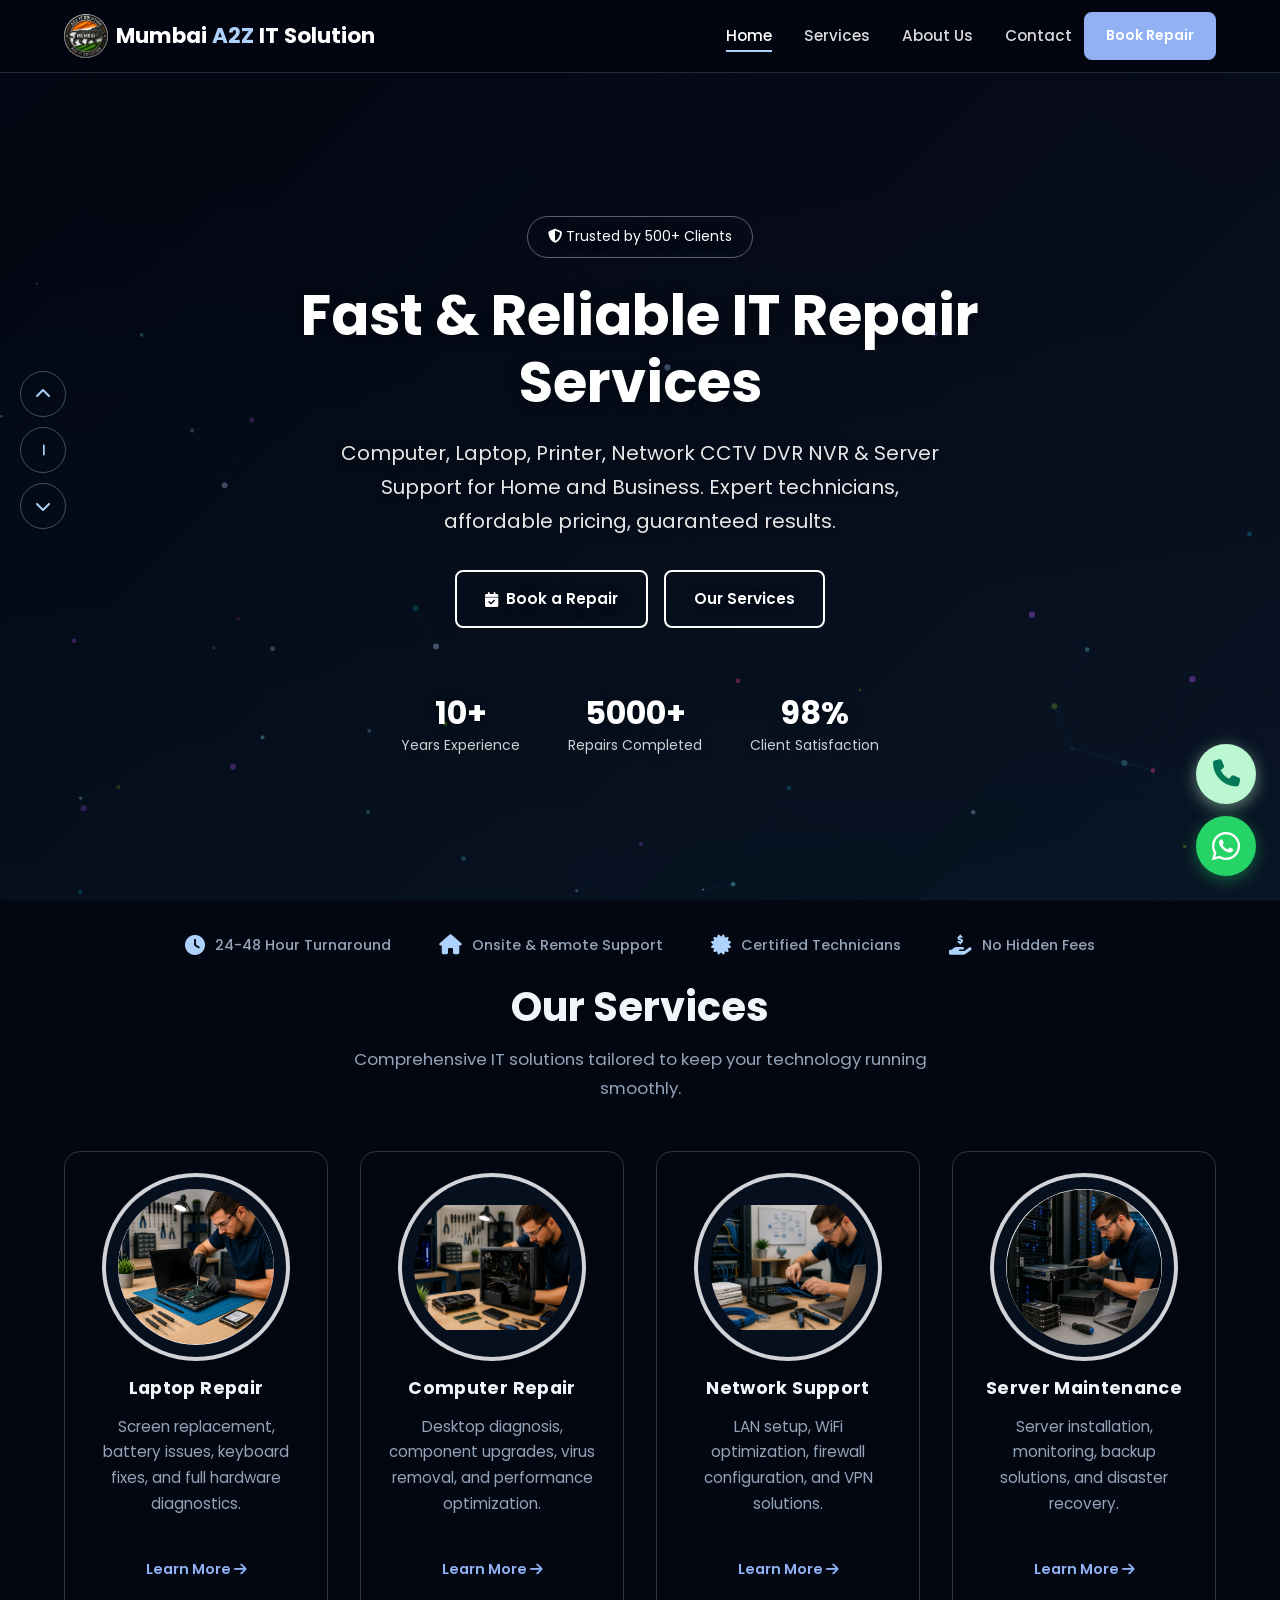
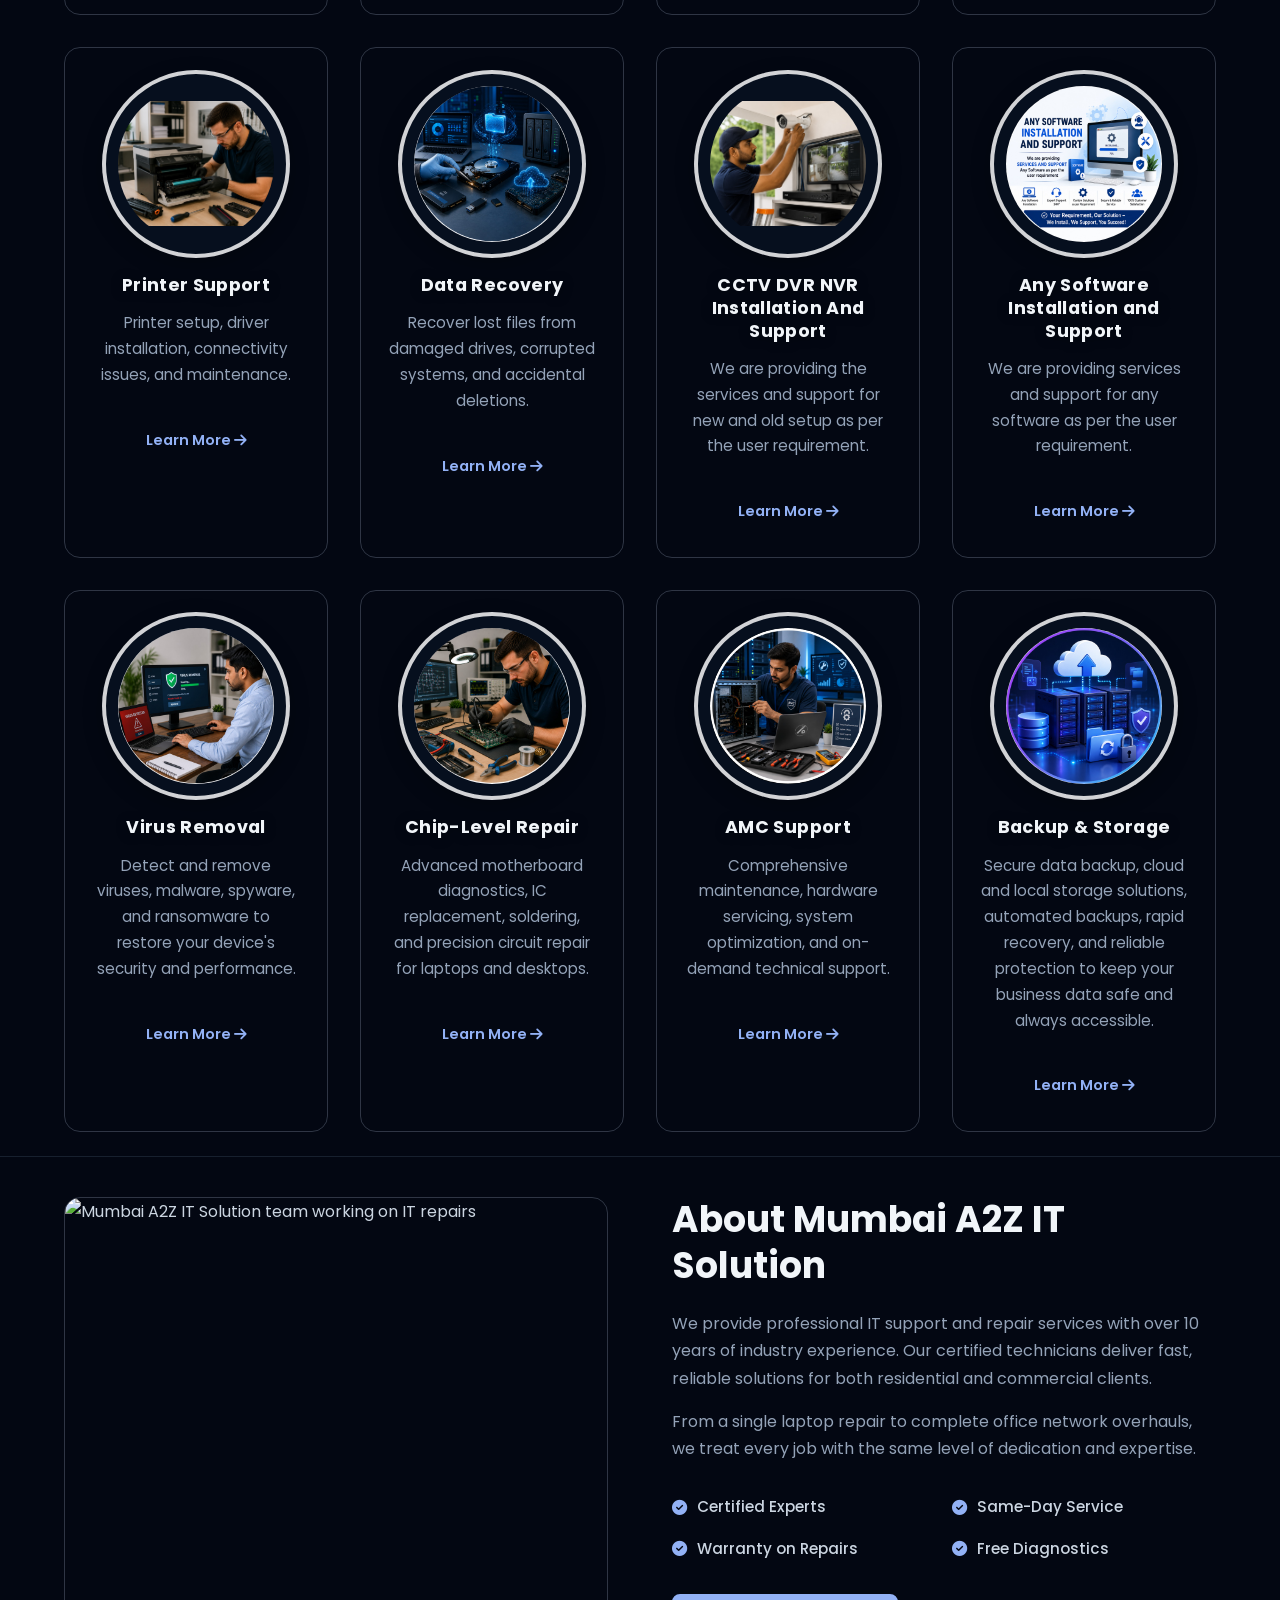
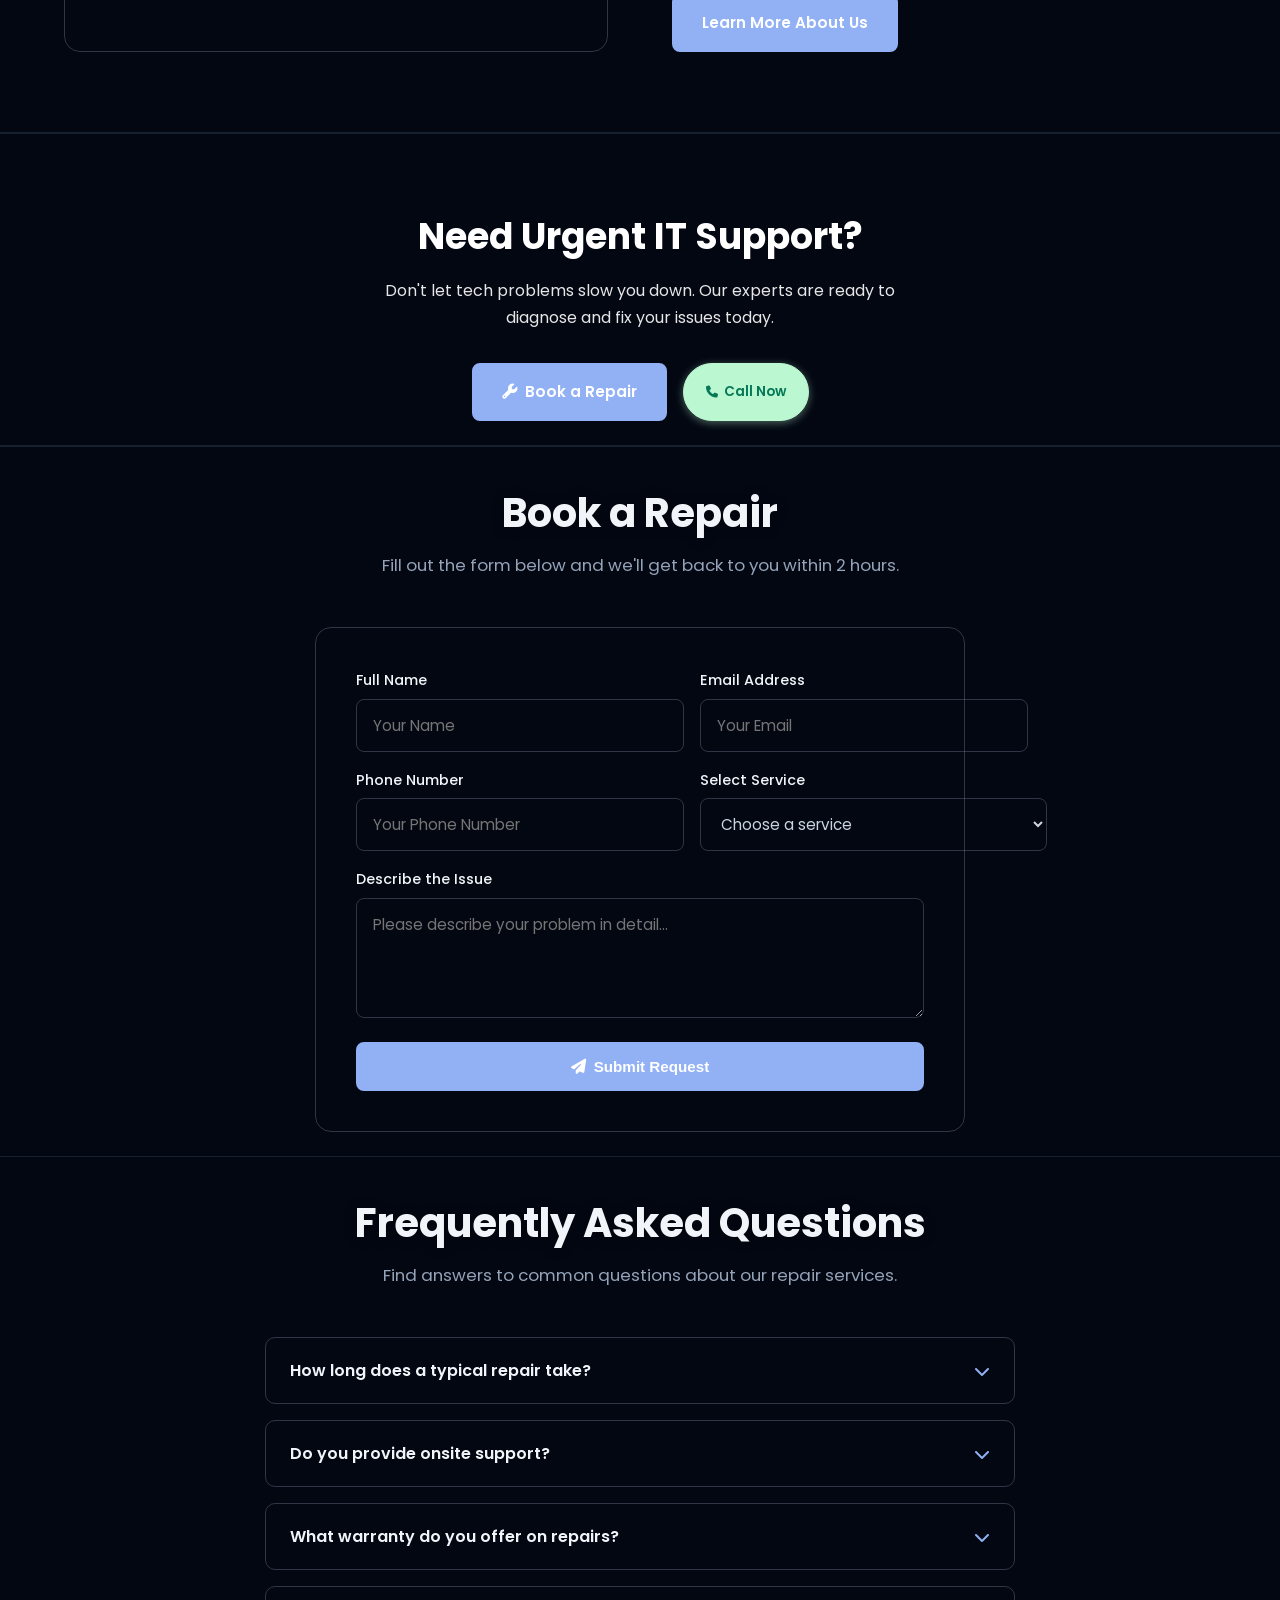
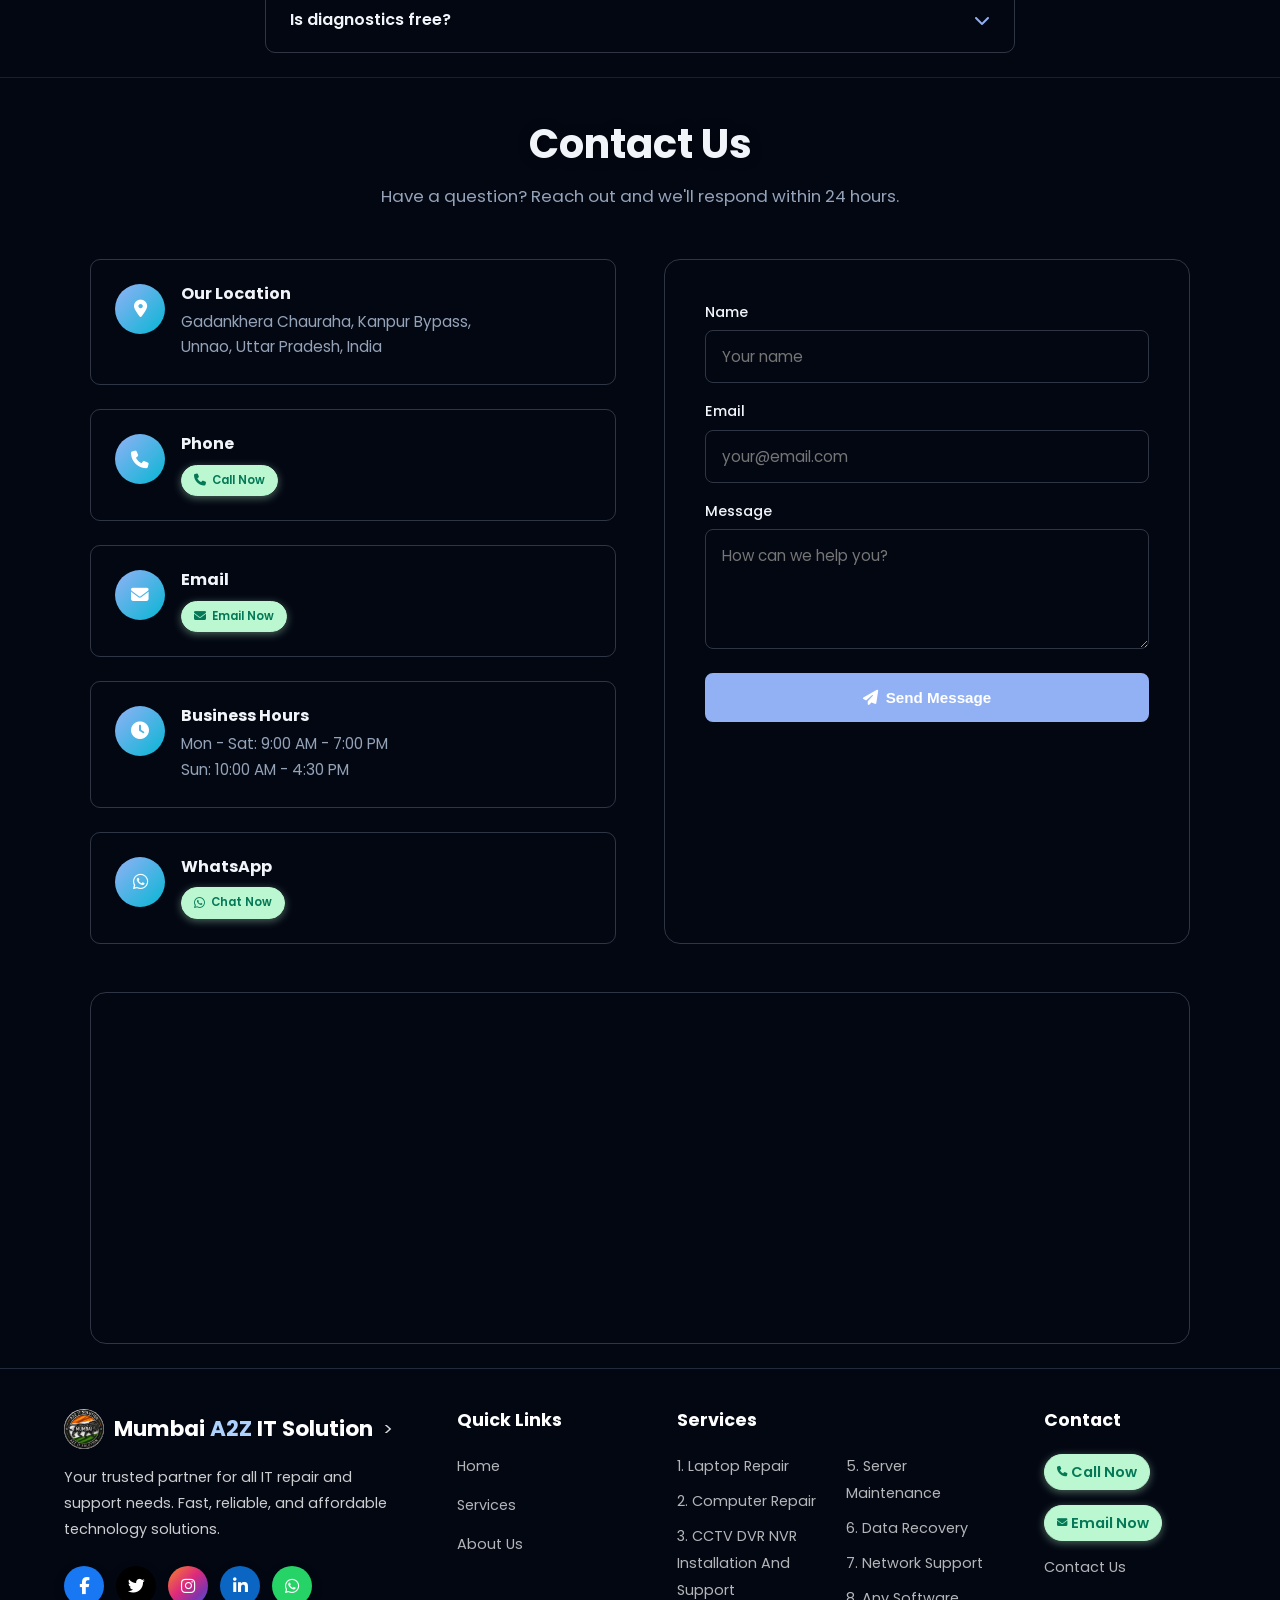
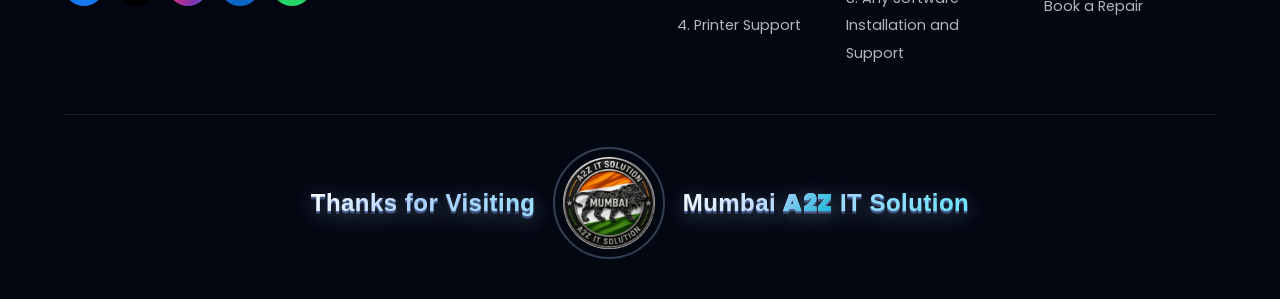
==== commit e6b5ea24: "Add files via upload" ====
--- a/index.html
+++ b/index.html
@@ -120,7 +120,9 @@
     <div class="service-grid">
       <div class="card card--service fade-in">
         <div class="card-marked-area">
-          <img src="images/laptop repaier.png" alt="Technician repairing a laptop" width="640" height="400" loading="lazy" decoding="async">
+          <div class="card-marked-area__media">
+            <img src="images/Laptop Support.png" alt="Technician repairing a laptop" width="640" height="400" loading="lazy" decoding="async">
+          </div>
           <h3>Laptop Repair</h3>
         </div>
         <p>Screen replacement, battery issues, keyboard fixes, and full hardware diagnostics.</p>
@@ -129,7 +131,9 @@
 
       <div class="card card--service fade-in">
         <div class="card-marked-area">
-          <img src="images/Computer Repaier.png" alt="Technician repairing a desktop computer" width="640" height="400" loading="lazy" decoding="async">
+          <div class="card-marked-area__media">
+            <img src="images/Computer Repaier.png" alt="Technician repairing a desktop computer" width="640" height="400" loading="lazy" decoding="async">
+          </div>
           <h3>Computer Repair</h3>
         </div>
         <p>Desktop diagnosis, component upgrades, virus removal, and performance optimization.</p>
@@ -138,7 +142,9 @@
 
       <div class="card card--service fade-in">
         <div class="card-marked-area">
-          <img src="images/network support.png" alt="Technician configuring network equipment" width="640" height="400" loading="lazy" decoding="async">
+          <div class="card-marked-area__media">
+            <img src="images/network support.png" alt="Technician configuring network equipment" width="640" height="400" loading="lazy" decoding="async">
+          </div>
           <h3>Network Support</h3>
         </div>
         <p>LAN setup, WiFi optimization, firewall configuration, and VPN solutions.</p>
@@ -147,7 +153,9 @@
 
       <div class="card card--service fade-in">
         <div class="card-marked-area">
-          <img src="images/Server maintenance.png" alt="Technician maintaining server rack equipment" width="640" height="400" loading="lazy" decoding="async">
+          <div class="card-marked-area__media">
+            <img src="images/Server Support.png" alt="Technician maintaining server rack equipment" width="640" height="400" loading="lazy" decoding="async">
+          </div>
           <h3>Server Maintenance</h3>
         </div>
         <p>Server installation, monitoring, backup solutions, and disaster recovery.</p>
@@ -156,7 +164,9 @@
 
       <div class="card card--service fade-in">
         <div class="card-marked-area">
-          <img src="images/printer support.png" alt="Technician repairing a printer" width="640" height="400" loading="lazy" decoding="async">
+          <div class="card-marked-area__media">
+            <img src="images/printer support.png" alt="Technician repairing a printer" width="640" height="400" loading="lazy" decoding="async">
+          </div>
           <h3>Printer Support</h3>
         </div>
         <p>Printer setup, driver installation, connectivity issues, and maintenance.</p>
@@ -165,7 +175,9 @@
 
       <div class="card card--service fade-in">
         <div class="card-marked-area">
-          <img src="images/data recovery and backup.png" alt="Data recovery and backup services" width="640" height="400" loading="lazy" decoding="async">
+          <div class="card-marked-area__media">
+            <img src="images/Data recovery.png" alt="Data recovery and backup services" width="640" height="400" loading="lazy" decoding="async">
+          </div>
           <h3>Data Recovery</h3>
         </div>
         <p>Recover lost files from damaged drives, corrupted systems, and accidental deletions.</p>
@@ -174,20 +186,68 @@
 
       <div class="card card--service fade-in">
         <div class="card-marked-area">
-          <img src="images/cctv.png" alt="CCTV DVR and NVR installation and support" width="640" height="400" loading="lazy" decoding="async">
+          <div class="card-marked-area__media">
+            <img src="images/cctv.png" alt="CCTV DVR and NVR installation and support" width="640" height="400" loading="lazy" decoding="async">
+          </div>
           <h3>CCTV DVR NVR Installation And Support</h3>
         </div>
         <p>We are providing the services and support for new and old setup as per the user requirement.</p>
         <a href="services.html#cctv" class="card-link">Learn More <i class="fas fa-arrow-right"></i></a>
       </div>
 
-      <div class="card card--service card--service-img-fit fade-in">
-        <div class="card-marked-area">
-          <img src="images/Any Software Installation and support.png" alt="Software installation and support services" width="640" height="400" loading="lazy" decoding="async">
+      <div class="card card--service fade-in">
+        <div class="card-marked-area">
+          <div class="card-marked-area__media">
+            <img src="images/Anysoftware installation.png" alt="Software installation and support services" width="640" height="400" loading="lazy" decoding="async">
+          </div>
           <h3>Any Software Installation and Support</h3>
         </div>
         <p>We are providing services and support for any software as per the user requirement.</p>
         <a href="services.html#software" class="card-link">Learn More <i class="fas fa-arrow-right"></i></a>
+      </div>
+
+      <div class="card card--service fade-in">
+        <div class="card-marked-area">
+          <div class="card-marked-area__media">
+            <img src="images/Virus Removel.png" alt="Virus and malware removal service" width="640" height="400" loading="lazy" decoding="async">
+          </div>
+          <h3>Virus Removal</h3>
+        </div>
+        <p>Detect and remove viruses, malware, spyware, and ransomware to restore your device's security and performance.</p>
+        <a href="services.html#virus" class="card-link">Learn More <i class="fas fa-arrow-right"></i></a>
+      </div>
+
+      <div class="card card--service fade-in">
+        <div class="card-marked-area">
+          <div class="card-marked-area__media">
+            <img src="images/Chip Lavel Repairing.png" alt="Chip-level motherboard repair service" width="640" height="400" loading="lazy" decoding="async">
+          </div>
+          <h3>Chip-Level Repair</h3>
+        </div>
+        <p>Advanced motherboard diagnostics, IC replacement, soldering, and precision circuit repair for laptops and desktops.</p>
+        <a href="services.html#chip" class="card-link">Learn More <i class="fas fa-arrow-right"></i></a>
+      </div>
+
+      <div class="card card--service fade-in">
+        <div class="card-marked-area">
+          <div class="card-marked-area__media">
+            <img src="images/AMC Support.png" alt="Annual maintenance contract support service" width="640" height="400" loading="lazy" decoding="async">
+          </div>
+          <h3>AMC Support</h3>
+        </div>
+        <p>Comprehensive maintenance, hardware servicing, system optimization, and on-demand technical support.</p>
+        <a href="services.html#amc" class="card-link">Learn More <i class="fas fa-arrow-right"></i></a>
+      </div>
+
+      <div class="card card--service fade-in">
+        <div class="card-marked-area">
+          <div class="card-marked-area__media">
+            <img src="images/Backup And Storage Support.png" alt="Data backup and storage solutions service" width="640" height="400" loading="lazy" decoding="async">
+          </div>
+          <h3>Backup &amp; Storage</h3>
+        </div>
+        <p>Secure data backup, cloud and local storage solutions, automated backups, rapid recovery, and reliable protection to keep your business data safe and always accessible.</p>
+        <a href="services.html#backup" class="card-link">Learn More <i class="fas fa-arrow-right"></i></a>
       </div>
     </div>
   </section>
--- a/css/style.css
+++ b/css/style.css
@@ -3,11 +3,11 @@
    ============================================ */
 
 :root {
-  --primary: #2563eb;
-  --primary-dark: #1d4ed8;
-  --primary-light: #60a5fa;
+  --primary: #92b1f5;
+  --primary-dark: #8ea6eb;
+  --primary-light: #afd2fc;
   --hero-dark: #00050a;
-  --hero-blue: #0c1929;
+  --hero-blue: #162a45;
   --secondary: #0f172a;
   --heading: #f1f5f9;
   --accent: #06b6d4;
@@ -15,12 +15,12 @@
   --text: #cbd5e1;
   --text-light: #94a3b8;
   --bg: transparent;
-  --bg-alt: rgba(15, 31, 53, 0.55);
-  --bg-card: rgba(21, 42, 69, 0.92);
-  --bg-elevated: rgba(28, 51, 82, 0.95);
-  --border: rgba(148, 163, 184, 0.14);
-  --shadow: 0 4px 14px rgba(0, 0, 0, 0.35);
-  --shadow-lg: 0 12px 28px rgba(0, 0, 0, 0.45);
+  --bg-alt: transparent;
+  --bg-card: transparent;
+  --bg-elevated: transparent;
+  --border: rgba(148, 163, 184, 0.3);
+  --shadow: none;
+  --shadow-lg: none;
   --radius: 10px;
   --radius-lg: 16px;
   --transition: 0.3s ease;
@@ -36,10 +36,10 @@
 }
 
 html {
-  scroll-behavior: smooth;
+  scroll-behavior: auto;
   scroll-padding-top: var(--nav-height);
   overflow-x: hidden;
-  background-color: #060d18;
+  background-color: #030712;
   -webkit-text-size-adjust: 100%;
   text-size-adjust: 100%;
 }
@@ -49,17 +49,29 @@
   font-family: 'Poppins', sans-serif;
   line-height: 1.7;
   color: var(--text);
-  background-color: #060d18;
-  background-image:
-    radial-gradient(ellipse 90% 60% at 50% -15%, rgba(37, 99, 235, 0.12) 0%, transparent 55%),
-    radial-gradient(ellipse 55% 45% at 100% 35%, rgba(6, 182, 212, 0.05) 0%, transparent 50%),
-    radial-gradient(ellipse 50% 40% at 0% 75%, rgba(37, 99, 235, 0.06) 0%, transparent 45%),
-    radial-gradient(ellipse 40% 35% at 80% 90%, rgba(96, 165, 250, 0.04) 0%, transparent 40%),
-    linear-gradient(165deg, #060d18 0%, #0a1628 38%, #0d1f35 72%, #081220 100%);
-  background-attachment: fixed;
+  background-color: #030712;
+  background-image: none;
+  background-attachment: scroll;
   overflow-x: hidden;
   width: 100%;
   max-width: 100%;
+}
+
+#particles-bg {
+  position: fixed;
+  inset: 0;
+  z-index: 0;
+  pointer-events: none;
+  width: 100%;
+  height: 100%;
+  background-color: #030712;
+}
+
+body > header,
+body > section,
+body > footer {
+  position: relative;
+  z-index: 1;
 }
 
 body::before {
@@ -68,12 +80,11 @@
   inset: 0;
   z-index: -2;
   pointer-events: none;
+  opacity: 0.35;
   background-image:
-    linear-gradient(rgba(96, 165, 250, 0.02) 1px, transparent 1px),
-    linear-gradient(90deg, rgba(96, 165, 250, 0.02) 1px, transparent 1px),
-    linear-gradient(135deg, rgba(6, 182, 212, 0.012) 1px, transparent 1px);
-  background-size: 72px 72px, 72px 72px, 144px 144px;
-  opacity: 0.35;
+    linear-gradient(rgba(34, 211, 238, 0.04) 1px, transparent 1px),
+    linear-gradient(90deg, rgba(34, 211, 238, 0.04) 1px, transparent 1px);
+  background-size: 80px 80px;
 }
 
 body::after {
@@ -82,13 +93,8 @@
   inset: 0;
   z-index: -1;
   pointer-events: none;
-  background-image:
-    radial-gradient(circle at 15% 25%, rgba(37, 99, 235, 0.06) 0%, transparent 22%),
-    radial-gradient(circle at 85% 15%, rgba(6, 182, 212, 0.04) 0%, transparent 20%),
-    radial-gradient(circle at 70% 80%, rgba(37, 99, 235, 0.05) 0%, transparent 24%),
-    radial-gradient(circle, rgba(96, 165, 250, 0.06) 1px, transparent 1px);
-  background-size: 100% 100%, 100% 100%, 100% 100%, 40px 40px;
-  opacity: 0.22;
+  background: radial-gradient(ellipse 100% 40% at 50% 100%, rgba(6, 182, 212, 0.16) 0%, transparent 70%);
+  opacity: 1;
 }
 
 header,
@@ -140,15 +146,15 @@
   font-weight: 800;
   letter-spacing: 0.03em;
   margin-bottom: 1rem;
-  background: linear-gradient(180deg, #1e3a8a 0%, #2563eb 45%, #38bdf8 100%);
+  background: linear-gradient(180deg, #8e9cc4 0%, #92b1f5 45%, #9bdefb 100%);
   -webkit-background-clip: text;
   background-clip: text;
   -webkit-text-fill-color: transparent;
   color: transparent;
   filter:
-    drop-shadow(0 1px 0 rgba(30, 58, 138, 0.85))
-    drop-shadow(0 2px 0 rgba(37, 99, 235, 0.65))
-    drop-shadow(0 3px 0 rgba(59, 130, 246, 0.45))
+    drop-shadow(0 1px 0 rgba(78, 120, 196, 0.85))
+    drop-shadow(0 2px 0 rgba(146, 177, 245, 0.65))
+    drop-shadow(0 3px 0 rgba(147, 197, 253, 0.45))
     drop-shadow(0 6px 16px rgba(15, 23, 42, 0.18));
 }
 
@@ -211,7 +217,7 @@
 }
 
 .btn-outline:hover {
-  background: rgba(255, 255, 255, 0.12);
+  background: rgba(175, 210, 252, 0.15);
   color: #fff;
   border-color: #fff;
 }
@@ -313,11 +319,11 @@
   position: sticky;
   top: 0;
   z-index: 1000;
-  background: rgba(0, 5, 10, 0.88);
-  backdrop-filter: blur(14px);
-  -webkit-backdrop-filter: blur(14px);
-  border-bottom: 1px solid rgba(96, 165, 250, 0.1);
-  box-shadow: 0 4px 24px rgba(0, 0, 0, 0.25);
+  background: rgba(0, 5, 10, 0.15);
+  backdrop-filter: none;
+  -webkit-backdrop-filter: none;
+  border-bottom: 1px solid rgba(175, 210, 252, 0.18);
+  box-shadow: none;
   width: 100%;
 }
 
@@ -413,6 +419,19 @@
   flex-shrink: 0;
 }
 
+/* ---- Mobile nav backdrop ---- */
+.nav-backdrop {
+  display: none;
+  position: fixed;
+  inset: 0;
+  background: rgba(0, 0, 0, 0.55);
+  z-index: 1000;
+}
+
+.nav-backdrop.active {
+  display: block;
+}
+
 .hamburger {
   display: none;
   flex-direction: column;
@@ -421,6 +440,8 @@
   border: none;
   cursor: pointer;
   padding: 8px;
+  position: relative;
+  z-index: 1002;
 }
 
 .hamburger span {
@@ -432,15 +453,25 @@
   transition: all var(--transition);
 }
 
-.hamburger.active span:nth-child(1) {
+.hamburger.is-open {
+  background: rgba(8, 72, 84, 0.95);
+  border-radius: 6px;
+  width: 42px;
+  height: 42px;
+  align-items: center;
+  justify-content: center;
+  padding: 0;
+}
+
+.hamburger.is-open span:nth-child(1) {
   transform: rotate(45deg) translate(5px, 6px);
 }
 
-.hamburger.active span:nth-child(2) {
+.hamburger.is-open span:nth-child(2) {
   opacity: 0;
 }
 
-.hamburger.active span:nth-child(3) {
+.hamburger.is-open span:nth-child(3) {
   transform: rotate(-45deg) translate(5px, -6px);
 }
 
@@ -452,7 +483,7 @@
   justify-content: center;
   text-align: center;
   background:
-    linear-gradient(135deg, rgba(15, 23, 42, 0.55) 0%, rgba(37, 99, 235, 0.35) 100%),
+    linear-gradient(135deg, rgba(3, 7, 18, 0.72) 0%, rgba(15, 23, 42, 0.55) 100%),
     url('https://images.unsplash.com/photo-1581091226825-a6a2a5aee158?w=1920&q=80') center/cover no-repeat;
   color: #fff;
   padding: 4rem 5%;
@@ -467,13 +498,13 @@
 
 .hero-badge {
   display: inline-block;
-  background: rgba(255, 255, 255, 0.15);
-  backdrop-filter: blur(10px);
+  background: transparent;
+  backdrop-filter: none;
   padding: 8px 20px;
   border-radius: 50px;
   font-size: 0.875rem;
   margin-bottom: 1.5rem;
-  border: 1px solid rgba(255, 255, 255, 0.2);
+  border: 1px solid rgba(255, 255, 255, 0.35);
 }
 
 .hero h1 {
@@ -522,11 +553,11 @@
 
 /* ---- Trust Bar ---- */
 .trust-bar {
-  background: rgba(15, 31, 53, 0.5);
-  backdrop-filter: blur(8px);
-  -webkit-backdrop-filter: blur(8px);
+  background: transparent;
+  backdrop-filter: none;
+  -webkit-backdrop-filter: none;
   padding: 2rem 5%;
-  border-bottom: 1px solid rgba(96, 165, 250, 0.08);
+  border-bottom: 1px solid rgba(175, 210, 252, 0.15);
 }
 
 .trust-bar:has(+ .services) {
@@ -607,10 +638,10 @@
 .card {
   padding: 2.5rem 2rem;
   border-radius: var(--radius-lg);
-  background: var(--bg-card);
-  backdrop-filter: blur(8px);
-  -webkit-backdrop-filter: blur(8px);
-  box-shadow: var(--shadow);
+  background: transparent;
+  backdrop-filter: none;
+  -webkit-backdrop-filter: none;
+  box-shadow: none;
   text-align: center;
   transition: all var(--transition);
   border: 1px solid var(--border);
@@ -634,7 +665,7 @@
 
 .card:hover {
   transform: translateY(-8px);
-  box-shadow: var(--shadow-lg);
+  border-color: rgba(175, 210, 252, 0.45);
 }
 
 .card:hover::before {
@@ -685,7 +716,7 @@
   min-width: 0;
   margin-bottom: 1.25rem;
   border-bottom: 1px solid var(--border);
-  background: var(--bg-elevated);
+  background: transparent;
   overflow: hidden;
   position: relative;
   line-height: 0;
@@ -696,7 +727,7 @@
   max-width: 100%;
   min-width: 0;
   display: block;
-  background: var(--bg-elevated);
+  background: transparent;
 }
 
 .card-marked-area h3 {
@@ -719,14 +750,17 @@
 .card--service .card-marked-area {
   line-height: normal;
   padding: 0;
-  margin-bottom: 0.75rem;
+  margin-bottom: 0.5rem;
   border-bottom: none;
   background: transparent;
   overflow: visible;
+  display: flex;
+  flex-direction: column;
+  align-items: center;
 }
 
 .card--service .card-marked-area__media {
-  --card-img-size: clamp(175px, 44vw, 225px);
+  --card-img-size: clamp(148px, 28vw, 188px);
   position: relative;
   display: flex;
   align-items: center;
@@ -735,38 +769,23 @@
   height: var(--card-img-size);
   min-width: var(--card-img-size);
   min-height: var(--card-img-size);
-  margin: 1.35rem auto 0.5rem;
+  margin: 1.35rem auto 1rem;
   overflow: hidden;
   border-radius: 50%;
-  background: var(--bg-elevated);
-  border: 3px solid rgba(96, 165, 250, 0.22);
-  box-shadow: 0 8px 22px rgba(0, 0, 0, 0.28);
+  background: rgba(10, 22, 40, 0.55);
+  border: 4px solid rgba(255, 255, 255, 0.82);
+  box-shadow: 0 6px 20px rgba(0, 0, 0, 0.22);
   flex-shrink: 0;
+  padding: 12px;
+  box-sizing: border-box;
 }
 
 .card--service .card-marked-area__media::before {
-  content: '';
-  position: absolute;
-  inset: -15%;
-  background-image: var(--card-img-url);
-  background-size: cover;
-  background-position: center;
-  filter: blur(16px) brightness(0.7) saturate(1.15);
-  z-index: 0;
-  opacity: 0;
-}
-
-.card--service .card-marked-area__media.has-image-fill::before {
-  opacity: 1;
+  display: none;
 }
 
 .card--service .card-marked-area__media::after {
-  content: '';
-  position: absolute;
-  inset: 0;
-  background: rgba(10, 22, 40, 0.3);
-  z-index: 0;
-  border-radius: 50%;
+  display: none;
 }
 
 .card--service .card-marked-area__media img,
@@ -774,13 +793,13 @@
   position: relative;
   z-index: 1;
   display: block;
-  width: auto;
-  height: auto;
-  max-width: 90%;
-  max-height: 90%;
+  width: 100%;
+  height: 100%;
+  max-width: 100%;
+  max-height: 100%;
   object-fit: contain;
   object-position: center;
-  border-radius: 0;
+  border-radius: 50%;
   padding: 0;
   box-sizing: border-box;
   flex-shrink: 0;
@@ -790,31 +809,67 @@
   position: relative;
   z-index: 1;
   line-height: 1.3;
-}
-
-/* Software installation card — larger circle for wide infographic */
+  width: 100%;
+  padding: 0 1.25rem 0.35rem;
+  margin: 0;
+  text-align: center;
+  font-size: 1.1rem;
+  font-weight: 700;
+  letter-spacing: 0.02em;
+}
+
+/* Software / wide infographic — slightly larger circle */
 .card--service-img-fit .card-marked-area__media {
-  --card-img-size: clamp(200px, 50vw, 260px);
-}
-
-.card--service-img-fit .card-marked-area__media img,
-.card--service-img-fit .card-marked-area > img {
-  max-width: 94%;
-  max-height: 94%;
+  --card-img-size: clamp(168px, 32vw, 208px);
+}
+
+.card--service-img-fit .card-marked-area__media img {
+  max-width: 100%;
+  max-height: 100%;
 }
 
 .card--value .card-marked-area {
+  line-height: normal;
+  padding: 0;
+  margin-bottom: 0.5rem;
+  border-bottom: none;
+  background: transparent;
   overflow: visible;
+  display: flex;
+  flex-direction: column;
+  align-items: center;
 }
 
 .card--value .card-marked-area img {
-  aspect-ratio: unset;
-  min-height: 0;
+  --card-img-size: clamp(148px, 28vw, 188px);
+  aspect-ratio: 1 / 1;
+  width: var(--card-img-size);
+  height: var(--card-img-size);
+  min-width: var(--card-img-size);
+  min-height: var(--card-img-size);
   max-height: none;
-  height: auto;
+  margin: 1.35rem auto 1rem;
+  object-fit: cover;
+  object-position: center;
+  border-radius: 50%;
+  border: 4px solid rgba(255, 255, 255, 0.82);
+  background: rgba(10, 22, 40, 0.55);
+  box-sizing: border-box;
+  flex-shrink: 0;
+  display: block;
+}
+
+.card--value .card-marked-area h3 {
+  position: relative;
+  z-index: 1;
+  line-height: 1.3;
   width: 100%;
-  object-fit: contain;
-  object-position: center;
+  padding: 0 1.25rem 0.35rem;
+  margin: 0;
+  text-align: center;
+  font-size: 1.1rem;
+  font-weight: 700;
+  letter-spacing: 0.02em;
 }
 
 .card--service .card-link {
@@ -851,11 +906,11 @@
 /* ---- About ---- */
 .about {
   padding: 5rem 5%;
-  background: var(--bg-alt);
-  backdrop-filter: blur(6px);
-  -webkit-backdrop-filter: blur(6px);
-  border-top: 1px solid rgba(96, 165, 250, 0.06);
-  border-bottom: 1px solid rgba(96, 165, 250, 0.06);
+  background: transparent;
+  backdrop-filter: none;
+  -webkit-backdrop-filter: none;
+  border-top: 1px solid rgba(175, 210, 252, 0.12);
+  border-bottom: 1px solid rgba(175, 210, 252, 0.12);
 }
 
 .about-grid {
@@ -875,7 +930,8 @@
 .about-image {
   border-radius: var(--radius-lg);
   overflow: hidden;
-  box-shadow: var(--shadow-lg);
+  box-shadow: none;
+  border: 1px solid var(--border);
 }
 
 .about-image img {
@@ -912,8 +968,8 @@
   height: 100%;
   border-radius: var(--radius-lg);
   overflow: hidden;
-  box-shadow: var(--shadow-lg);
-  background: linear-gradient(160deg, #0f1f35 0%, #152a45 45%, #1a2d47 100%);
+  box-shadow: none;
+  background: transparent;
   border: 1px solid var(--border);
 }
 
@@ -1034,7 +1090,7 @@
   justify-content: center;
   gap: 0.35rem;
   padding: 0.5rem;
-  background: rgba(0, 33, 71, 0.45);
+  background: transparent;
 }
 
 .about-infographic__pills span {
@@ -1044,11 +1100,11 @@
   font-size: 0.58rem;
   font-weight: 500;
   color: #fff;
-  background: rgba(255, 255, 255, 0.15);
-  backdrop-filter: blur(4px);
+  background: transparent;
+  backdrop-filter: none;
   padding: 0.2rem 0.45rem;
   border-radius: 999px;
-  border: 1px solid rgba(255, 255, 255, 0.25);
+  border: 1px solid rgba(255, 255, 255, 0.35);
 }
 
 .about-infographic__pills i {
@@ -1079,11 +1135,11 @@
   width: 36px;
   height: 36px;
   border-radius: 50%;
-  background: var(--bg-elevated);
+  background: transparent;
   border: 2px solid var(--primary-light);
   color: var(--primary-light);
   font-size: 0.75rem;
-  box-shadow: var(--shadow);
+  box-shadow: none;
 }
 
 .about-infographic__values li strong {
@@ -1102,8 +1158,9 @@
   grid-template-columns: repeat(3, 1fr);
   gap: 0.35rem 0.5rem;
   padding: 0.75rem 1rem;
-  background: var(--hero-blue);
+  background: transparent;
   color: #fff;
+  border-top: 1px solid rgba(175, 210, 252, 0.15);
 }
 
 .about-infographic__services span {
@@ -1174,9 +1231,9 @@
   margin-top: 0.25rem;
   padding: 1.5rem;
   border-radius: var(--radius-lg);
-  border: 1px solid rgba(96, 165, 250, 0.2);
-  background: linear-gradient(145deg, rgba(21, 42, 69, 0.95) 0%, rgba(15, 31, 53, 0.98) 100%);
-  box-shadow: 0 12px 32px rgba(0, 0, 0, 0.35);
+  border: 1px solid rgba(175, 210, 252, 0.2);
+  background: transparent;
+  box-shadow: none;
 }
 
 .about-story-item {
@@ -1186,20 +1243,20 @@
   align-items: start;
   padding: 1.1rem 1.15rem;
   border-radius: var(--radius);
-  background: rgba(28, 51, 82, 0.75);
-  border: 1px solid rgba(96, 165, 250, 0.15);
-  transition: transform var(--transition), box-shadow var(--transition), border-color var(--transition);
+  background: transparent;
+  border: 1px solid rgba(175, 210, 252, 0.15);
+  transition: transform var(--transition), border-color var(--transition);
 }
 
 .about-story-item:hover {
   transform: translateY(-2px);
-  border-color: rgba(96, 165, 250, 0.4);
-  box-shadow: 0 8px 24px rgba(37, 99, 235, 0.2);
+  border-color: rgba(175, 210, 252, 0.4);
+  box-shadow: none;
 }
 
 .about-story-item--highlight {
-  background: linear-gradient(135deg, rgba(37, 99, 235, 0.22) 0%, rgba(6, 182, 212, 0.14) 100%);
-  border-color: rgba(96, 165, 250, 0.35);
+  background: transparent;
+  border-color: rgba(175, 210, 252, 0.35);
 }
 
 .about-story-item__icon {
@@ -1212,7 +1269,7 @@
   background: linear-gradient(135deg, var(--primary-light), var(--accent));
   color: #fff;
   font-size: 1.05rem;
-  box-shadow: 0 6px 14px rgba(59, 130, 246, 0.28);
+  box-shadow: 0 6px 14px rgba(147, 197, 253, 0.28);
 }
 
 .about-story-item p {
@@ -1223,7 +1280,7 @@
 }
 
 .about-story-item p strong {
-  color: #93c5fd;
+  color: #c7ddfe;
   font-weight: 600;
 }
 
@@ -1232,7 +1289,7 @@
   margin-bottom: 0.35rem;
   padding: 0.2rem 0.65rem;
   border-radius: 999px;
-  background: rgba(96, 165, 250, 0.2);
+  background: rgba(175, 210, 252, 0.2);
   color: #bfdbfe;
   font-size: 0.78rem;
   font-weight: 700;
@@ -1292,13 +1349,13 @@
 
 .price-card:hover {
   transform: translateY(-5px);
-  box-shadow: var(--shadow-lg);
+  border-color: rgba(175, 210, 252, 0.45);
 }
 
 .price-card.featured {
-  background: linear-gradient(135deg, var(--primary) 0%, var(--primary-dark) 100%);
+  background: transparent;
   color: #fff;
-  border-color: var(--primary);
+  border-color: var(--primary-light);
   transform: scale(1.05);
 }
 
@@ -1370,9 +1427,11 @@
 /* ---- CTA Section ---- */
 .cta {
   padding: 5rem 5%;
-  background: linear-gradient(135deg, #0c1929 0%, #1e3a5f 50%, #1d4ed8 100%);
+  background: transparent;
   text-align: center;
   color: #fff;
+  border-top: 1px solid rgba(175, 210, 252, 0.12);
+  border-bottom: 1px solid rgba(175, 210, 252, 0.12);
 }
 
 .cta h2 {
@@ -1414,21 +1473,21 @@
 .booking,
 .contact-section {
   padding: 5rem 5%;
-  background: var(--bg-alt);
-  backdrop-filter: blur(6px);
-  -webkit-backdrop-filter: blur(6px);
-  border-top: 1px solid rgba(96, 165, 250, 0.06);
+  background: transparent;
+  backdrop-filter: none;
+  -webkit-backdrop-filter: none;
+  border-top: 1px solid rgba(175, 210, 252, 0.12);
 }
 
 .form-wrapper {
   max-width: 650px;
   margin: 0 auto;
-  background: var(--bg-card);
-  backdrop-filter: blur(10px);
-  -webkit-backdrop-filter: blur(10px);
+  background: transparent;
+  backdrop-filter: none;
+  -webkit-backdrop-filter: none;
   padding: 2.5rem;
   border-radius: var(--radius-lg);
-  box-shadow: var(--shadow);
+  box-shadow: none;
   border: 1px solid var(--border);
 }
 
@@ -1460,7 +1519,7 @@
   font-family: inherit;
   font-size: 0.95rem;
   transition: border-color var(--transition), box-shadow var(--transition);
-  background: var(--bg-elevated);
+  background: transparent;
   color: var(--text);
 }
 
@@ -1469,7 +1528,7 @@
 .form-group textarea:focus {
   outline: none;
   border-color: var(--primary-light);
-  box-shadow: 0 0 0 3px rgba(96, 165, 250, 0.2);
+  box-shadow: 0 0 0 3px rgba(175, 210, 252, 0.2);
 }
 
 .form-group textarea {
@@ -1478,8 +1537,18 @@
 }
 
 .form-group select option {
-  background: var(--bg-card);
+  background: #0a1628;
   color: var(--text);
+}
+
+.form-group input:-webkit-autofill,
+.form-group input:-webkit-autofill:hover,
+.form-group input:-webkit-autofill:focus,
+.form-group select:-webkit-autofill,
+.form-group textarea:-webkit-autofill {
+  -webkit-box-shadow: 0 0 0 1000px #0a1628 inset;
+  -webkit-text-fill-color: var(--text);
+  caret-color: var(--text);
 }
 
 .form-group.full-width {
@@ -1599,10 +1668,10 @@
 /* ---- FAQ ---- */
 .faq {
   padding: 5rem 5%;
-  background: var(--bg-alt);
-  backdrop-filter: blur(6px);
-  -webkit-backdrop-filter: blur(6px);
-  border-top: 1px solid rgba(96, 165, 250, 0.06);
+  background: transparent;
+  backdrop-filter: none;
+  -webkit-backdrop-filter: none;
+  border-top: 1px solid rgba(175, 210, 252, 0.12);
 }
 
 .booking:has(+ .faq) {
@@ -1664,7 +1733,7 @@
 }
 
 .faq-question:hover {
-  background: var(--bg-elevated);
+  background: transparent;
 }
 
 .faq-question i {
@@ -1720,12 +1789,12 @@
   margin-bottom: 1.5rem;
   line-height: 1.15;
   letter-spacing: 0.02em;
-  background: linear-gradient(135deg, #ffffff 0%, #93c5fd 45%, #38bdf8 100%);
+  background: linear-gradient(135deg, #ffffff 0%, #afd2fc 45%, #9bdefb 100%);
   -webkit-background-clip: text;
   background-clip: text;
   -webkit-text-fill-color: transparent;
   color: transparent;
-  filter: drop-shadow(0 2px 10px rgba(96, 165, 250, 0.45));
+  filter: drop-shadow(0 2px 10px rgba(175, 210, 252, 0.45));
 }
 
 .contact-heading-3d::after {
@@ -1760,7 +1829,6 @@
 }
 
 .contact-card:hover {
-  box-shadow: var(--shadow);
   border-color: var(--primary);
 }
 
@@ -1824,7 +1892,7 @@
 .page-header {
   position: relative;
   overflow: hidden;
-  background: #1e293b;
+  background: transparent;
   color: #fff;
   padding: 5rem 5% 4.5rem;
   text-align: center;
@@ -1864,7 +1932,7 @@
     radial-gradient(circle at 18% 28%, rgba(139, 92, 246, 0.42) 0%, transparent 48%),
     radial-gradient(circle at 78% 18%, rgba(6, 182, 212, 0.38) 0%, transparent 46%),
     radial-gradient(circle at 82% 72%, rgba(236, 72, 153, 0.35) 0%, transparent 50%),
-    radial-gradient(circle at 12% 78%, rgba(59, 130, 246, 0.38) 0%, transparent 46%),
+    radial-gradient(circle at 12% 78%, rgba(147, 197, 253, 0.38) 0%, transparent 46%),
     radial-gradient(circle at 48% 52%, rgba(168, 85, 247, 0.28) 0%, transparent 58%),
     radial-gradient(circle at 62% 38%, rgba(34, 211, 238, 0.25) 0%, transparent 42%);
   filter: blur(48px);
@@ -1876,8 +1944,8 @@
   position: absolute;
   inset: 0;
   background:
-    linear-gradient(180deg, rgba(15, 23, 42, 0.2) 0%, rgba(30, 58, 95, 0.38) 100%),
-    radial-gradient(ellipse 120% 80% at 50% 100%, rgba(15, 23, 42, 0.25), transparent 70%);
+    linear-gradient(180deg, rgba(15, 23, 42, 0.05) 0%, rgba(30, 58, 95, 0.1) 100%),
+    radial-gradient(ellipse 120% 80% at 50% 100%, rgba(15, 23, 42, 0.08), transparent 70%);
 }
 
 .page-header-inner {
@@ -1895,7 +1963,7 @@
   opacity: 0.7;
   transform-style: preserve-3d;
   will-change: transform;
-  animation: orbFloat 5s ease-in-out infinite;
+  animation: orbFloat 4s ease-in-out infinite;
 }
 
 .orb-1 {
@@ -1905,7 +1973,7 @@
   left: 12%;
   background: radial-gradient(circle at 35% 30%, #c4b5fd, #7c3aed 55%, transparent 75%);
   box-shadow: 0 0 90px rgba(139, 92, 246, 0.7);
-  animation-duration: 5.5s;
+  animation-duration: 4s;
 }
 
 .orb-2 {
@@ -1915,7 +1983,7 @@
   right: 10%;
   background: radial-gradient(circle at 40% 35%, #67e8f9, #0891b2 55%, transparent 75%);
   box-shadow: 0 0 80px rgba(6, 182, 212, 0.65);
-  animation-duration: 4s;
+  animation-duration: 3.5s;
   animation-delay: -1s;
 }
 
@@ -1926,7 +1994,7 @@
   left: 28%;
   background: radial-gradient(circle at 30% 40%, #f9a8d4, #db2777 55%, transparent 75%);
   box-shadow: 0 0 70px rgba(236, 72, 153, 0.6);
-  animation-duration: 4.5s;
+  animation-duration: 3.8s;
   animation-delay: -2s;
 }
 
@@ -1935,9 +2003,9 @@
   height: 120px;
   top: 22%;
   right: 28%;
-  background: radial-gradient(circle at 45% 30%, #93c5fd, #2563eb 55%, transparent 75%);
-  box-shadow: 0 0 65px rgba(59, 130, 246, 0.6);
-  animation-duration: 3.5s;
+  background: radial-gradient(circle at 45% 30%, #afd2fc, #92b1f5 55%, transparent 75%);
+  box-shadow: 0 0 65px rgba(147, 197, 253, 0.6);
+  animation-duration: 3.2s;
   animation-delay: -0.5s;
 }
 
@@ -1948,7 +2016,7 @@
   right: 38%;
   background: radial-gradient(circle at 50% 40%, #5eead4, #0d9488 55%, transparent 75%);
   box-shadow: 0 0 55px rgba(45, 212, 191, 0.55);
-  animation-duration: 6s;
+  animation-duration: 4.5s;
   animation-delay: -3s;
 }
 
@@ -2044,7 +2112,7 @@
     top: 52%;
     right: 4%;
     box-shadow: 0 0 55px rgba(6, 182, 212, 0.7);
-    animation-duration: 3s;
+    animation-duration: 3.2s;
     animation-delay: -0.8s;
   }
 
@@ -2054,7 +2122,7 @@
     bottom: 12%;
     left: 12%;
     box-shadow: 0 0 50px rgba(236, 72, 153, 0.65);
-    animation-duration: 3.2s;
+    animation-duration: 3.3s;
     animation-delay: -1.5s;
   }
 
@@ -2063,8 +2131,8 @@
     height: 75px;
     top: 18%;
     right: 12%;
-    box-shadow: 0 0 45px rgba(59, 130, 246, 0.65);
-    animation-duration: 2.8s;
+    box-shadow: 0 0 45px rgba(147, 197, 253, 0.65);
+    animation-duration: 3s;
     animation-delay: -0.5s;
   }
 
@@ -2074,7 +2142,7 @@
     bottom: 22%;
     right: 22%;
     box-shadow: 0 0 40px rgba(45, 212, 191, 0.6);
-    animation-duration: 4s;
+    animation-duration: 3.8s;
     animation-delay: -2s;
   }
 }
@@ -2199,7 +2267,7 @@
 }
 
 .service-detail-card:hover {
-  box-shadow: var(--shadow-lg);
+  border-color: rgba(175, 210, 252, 0.45);
   transform: translateY(-4px);
 }
 
@@ -2207,13 +2275,14 @@
   width: 80px;
   height: 80px;
   max-width: 100%;
-  border-radius: 12px;
+  border-radius: 50%;
   display: flex;
   align-items: center;
   justify-content: center;
   flex-shrink: 0;
   overflow: hidden;
-  background: var(--bg-elevated);
+  background: rgba(10, 22, 40, 0.55);
+  border: 3px solid rgba(255, 255, 255, 0.82);
 }
 
 .service-detail-icon img {
@@ -2221,6 +2290,7 @@
   max-width: 100%;
   height: 100%;
   object-fit: cover;
+  border-radius: 50%;
   display: block;
 }
 
@@ -2280,7 +2350,7 @@
 }
 
 .team-card:hover {
-  box-shadow: var(--shadow-lg);
+  border-color: rgba(175, 210, 252, 0.45);
   transform: translateY(-5px);
 }
 
@@ -2349,13 +2419,13 @@
   height: clamp(88px, 14vw, 104px);
   margin: 0 auto 0.25rem;
   border-radius: 50%;
-  background: linear-gradient(180deg, #1e40af, #06b6d4);
+  background: linear-gradient(180deg, #4e72d7, #06b6d4);
   display: flex;
   align-items: center;
   justify-content: center;
   font-size: clamp(2rem, 4vw, 2.5rem);
   color: #fff;
-  box-shadow: 0 8px 24px rgba(37, 99, 235, 0.28);
+  box-shadow: 0 8px 24px rgba(146, 177, 245, 0.28);
 }
 
 .org-founder-info {
@@ -2488,7 +2558,7 @@
 }
 
 .org-level--1 .org-level-icon { background: #22c55e; }
-.org-level--2 .org-level-icon { background: #3b82f6; }
+.org-level--2 .org-level-icon { background: #9dc0fa; }
 .org-level--3 .org-level-icon { background: #8b5cf6; }
 
 .org-level-label {
@@ -2501,7 +2571,7 @@
 }
 
 .org-level--1 .org-level-label { color: #22c55e; }
-.org-level--2 .org-level-label { color: #3b82f6; }
+.org-level--2 .org-level-label { color: #9dc0fa; }
 .org-level--3 .org-level-label { color: #8b5cf6; }
 
 .org-level-header h4 {
@@ -2540,7 +2610,7 @@
 }
 
 .org-level--1 .org-members li i { color: #22c55e; }
-.org-level--2 .org-members li i { color: #3b82f6; }
+.org-level--2 .org-members li i { color: #9dc0fa; }
 .org-level--3 .org-members li i { color: #8b5cf6; }
 
 .org-members li span {
@@ -2676,7 +2746,7 @@
 }
 
 .process-step:hover::before {
-  background: rgba(255, 255, 255, 0.12);
+  background: rgba(175, 210, 252, 0.15);
   border-color: #fff;
 }
 
@@ -2691,10 +2761,9 @@
 
 /* ---- Footer ---- */
 footer {
-  background:
-    linear-gradient(180deg, rgba(6, 13, 24, 0.97) 0%, rgba(5, 11, 20, 0.99) 100%);
+  background: transparent;
   color: rgba(255, 255, 255, 0.8);
-  border-top: 1px solid rgba(96, 165, 250, 0.12);
+  border-top: 1px solid rgba(175, 210, 252, 0.18);
   padding: 4rem 5% 0;
 }
 
@@ -2867,15 +2936,15 @@
   font-weight: 800;
   letter-spacing: 0.02em;
   line-height: 1.25;
-  background: linear-gradient(135deg, #ffffff 0%, #bfdbfe 45%, #38bdf8 100%);
+  background: linear-gradient(135deg, #ffffff 0%, #afd2fc 45%, #9bdefb 100%);
   -webkit-background-clip: text;
   background-clip: text;
   -webkit-text-fill-color: transparent;
   color: transparent;
   filter:
-    drop-shadow(0 1px 0 rgba(30, 58, 138, 0.55))
-    drop-shadow(0 2px 0 rgba(37, 99, 235, 0.4))
-    drop-shadow(0 4px 10px rgba(96, 165, 250, 0.35));
+    drop-shadow(0 1px 0 rgba(78, 120, 196, 0.55))
+    drop-shadow(0 2px 0 rgba(146, 177, 245, 0.4))
+    drop-shadow(0 4px 10px rgba(175, 210, 252, 0.35));
   white-space: nowrap;
 }
 
@@ -2885,7 +2954,7 @@
 
 .footer-logo-center__text--right {
   text-align: left;
-  background: linear-gradient(135deg, #f8fafc 0%, #93c5fd 40%, #22d3ee 100%);
+  background: linear-gradient(135deg, #f8fafc 0%, #afd2fc 40%, #67e8f9 100%);
   -webkit-background-clip: text;
   background-clip: text;
   -webkit-text-fill-color: transparent;
@@ -2893,7 +2962,7 @@
 }
 
 .footer-logo-center__text--right span {
-  background: linear-gradient(135deg, #60a5fa 0%, #06b6d4 100%);
+  background: linear-gradient(135deg, #afd2fc 0%, #06b6d4 100%);
   -webkit-background-clip: text;
   background-clip: text;
   -webkit-text-fill-color: transparent;
@@ -2907,15 +2976,16 @@
   justify-content: center;
   border-radius: 50%;
   padding: 8px;
-  background: rgba(255, 255, 255, 0.05);
-  border: 2px solid rgba(96, 165, 250, 0.28);
-  box-shadow: 0 8px 24px rgba(0, 0, 0, 0.35);
-  transition: transform var(--transition), box-shadow var(--transition);
+  background: transparent;
+  border: 2px solid rgba(175, 210, 252, 0.28);
+  box-shadow: none;
+  transition: transform var(--transition), border-color var(--transition);
 }
 
 .footer-logo-center__link:hover {
   transform: scale(1.05);
-  box-shadow: 0 10px 28px rgba(96, 165, 250, 0.28);
+  border-color: rgba(175, 210, 252, 0.5);
+  box-shadow: none;
 }
 
 .footer-logo-center__img {
@@ -2941,7 +3011,7 @@
 .scroll-nav__btn {
   width: 46px;
   height: 46px;
-  border: 1px solid rgba(96, 165, 250, 0.35);
+  border: 1px solid rgba(175, 210, 252, 0.35);
   border-radius: 50%;
   background: transparent;
   color: var(--primary-light);
@@ -2956,9 +3026,9 @@
 }
 
 .scroll-nav__btn:hover {
-  background: rgba(96, 165, 250, 0.12);
-  border-color: rgba(96, 165, 250, 0.55);
-  color: #93c5fd;
+  background: rgba(175, 210, 252, 0.12);
+  border-color: rgba(175, 210, 252, 0.55);
+  color: #c7ddfe;
   transform: translateY(-2px);
   box-shadow: none;
 }
@@ -3182,11 +3252,11 @@
   }
 
   .card--service .card-marked-area__media {
-    --card-img-size: clamp(185px, 24vw, 215px);
+    --card-img-size: clamp(160px, 22vw, 188px);
   }
 
   .card--service-img-fit .card-marked-area__media {
-    --card-img-size: clamp(210px, 28vw, 245px);
+    --card-img-size: clamp(175px, 24vw, 205px);
   }
 }
 
@@ -3196,11 +3266,11 @@
   }
 
   .card--service .card-marked-area__media {
-    --card-img-size: 215px;
+    --card-img-size: 188px;
   }
 
   .card--service-img-fit .card-marked-area__media {
-    --card-img-size: 250px;
+    --card-img-size: 205px;
   }
 }
 
@@ -3277,32 +3347,115 @@
     display: flex;
   }
 
+  .nav-actions {
+    display: flex;
+  }
+
+  .nav-actions .btn {
+    display: none;
+  }
+
+  body.nav-open header {
+    z-index: 1003;
+  }
+
+  body.nav-open .hamburger {
+    z-index: 1004;
+  }
+
+  .navbar {
+    height: var(--nav-height);
+    min-height: auto;
+    padding: 0 5%;
+    gap: 0.75rem;
+    align-items: center;
+  }
+
   .logo {
     font-size: clamp(0.72rem, 3vw, 0.95rem);
     max-width: calc(100vw - 72px);
   }
 
+  .logo-img {
+    width: 44px;
+    height: 44px;
+  }
+
+  .nav-backdrop {
+    display: none !important;
+  }
+
   .nav-links {
+    display: none;
     position: fixed;
     top: var(--nav-height);
     left: 0;
+    right: 0;
+    bottom: 0;
     width: 100%;
-    background: var(--hero-dark);
+    max-width: none;
+    margin-left: 0;
+    background: rgba(0, 5, 10, 0.72);
     flex-direction: column;
-    padding: 2rem;
-    gap: 1.5rem;
-    transform: translateX(-100%);
-    transition: transform var(--transition);
-    box-shadow: var(--shadow-lg);
-    z-index: 999;
+    align-items: center;
+    justify-content: flex-start;
+    flex-wrap: nowrap;
+    padding: 0 1.5rem;
+    gap: clamp(1.25rem, 4.5vh, 1.75rem);
+    z-index: 1001;
+    overflow-x: hidden;
+    overflow-y: auto;
+    -webkit-overflow-scrolling: touch;
+    overscroll-behavior: contain;
+    border: none;
+    box-shadow: none;
+    box-sizing: border-box;
+    min-height: calc(100dvh - var(--nav-height));
+    max-height: calc(100dvh - var(--nav-height));
   }
 
   .nav-links.open {
-    transform: translateX(0);
-  }
-
-  .nav-actions .btn {
-    display: none;
+    display: flex;
+  }
+
+  .nav-links.open::before,
+  .nav-links.open::after {
+    content: '';
+    flex: 1 1 auto;
+    min-height: 1.5rem;
+    width: 100%;
+  }
+
+  .nav-links li {
+    line-height: 1.3;
+    width: auto;
+    text-align: center;
+    flex-shrink: 0;
+  }
+
+  .nav-links a {
+    font-size: clamp(1.15rem, 4.8vw, 1.45rem);
+    font-weight: 700;
+    color: #fff;
+    padding: 0.5rem 0.75rem 0.85rem;
+    white-space: nowrap;
+    display: inline-block;
+    width: auto;
+    text-align: center;
+    line-height: 1.3;
+  }
+
+  .nav-links a::after {
+    bottom: 0.35rem;
+    left: 50%;
+    transform: translateX(-50%);
+    height: 2px;
+    width: 0;
+  }
+
+  .nav-links a:hover::after,
+  .nav-links a.active::after {
+    width: 100%;
   }
 
   .hero {
@@ -3440,11 +3593,11 @@
   }
 
   .card--service .card-marked-area__media {
-    --card-img-size: clamp(185px, 32vw, 215px);
+    --card-img-size: clamp(155px, 30vw, 188px);
   }
 
   .card--service-img-fit .card-marked-area__media {
-    --card-img-size: clamp(210px, 36vw, 250px);
+    --card-img-size: clamp(168px, 34vw, 200px);
   }
 }
 
@@ -3455,11 +3608,11 @@
   }
 
   .card--service .card-marked-area__media {
-    --card-img-size: clamp(200px, 58vw, 280px);
+    --card-img-size: clamp(150px, 42vw, 188px);
   }
 
   .card--service-img-fit .card-marked-area__media {
-    --card-img-size: clamp(220px, 62vw, 300px);
+    --card-img-size: clamp(165px, 46vw, 200px);
   }
 }
 
@@ -3494,14 +3647,15 @@
   }
 
   .card--service .card-marked-area__media {
-    --card-img-size: clamp(195px, 60vw, 270px);
+    --card-img-size: clamp(145px, 52vw, 175px);
   }
 
   .card--service-img-fit .card-marked-area__media {
-    --card-img-size: clamp(215px, 65vw, 290px);
+    --card-img-size: clamp(158px, 56vw, 188px);
   }
 
   .card--value .card-marked-area img {
+    --card-img-size: clamp(145px, 52vw, 175px);
     max-height: none;
   }
 
@@ -3617,6 +3771,63 @@
   }
 }
 
+/* ---- Fast smooth scrolling (all devices) ---- */
+html.fast-scroll {
+  scroll-behavior: auto;
+}
+
+html.fast-scroll body {
+  background-attachment: scroll;
+  -webkit-overflow-scrolling: touch;
+}
+
+html.fast-scroll .fade-in,
+html.fast-scroll .fade-in-left,
+html.fast-scroll .fade-in-right {
+  opacity: 1 !important;
+  transform: none !important;
+  transition: none !important;
+}
+
+html.fast-scroll .hero,
+html.fast-scroll .hero-content {
+  animation: none;
+}
+
+html.fast-scroll .page-header-effects::before {
+  animation: none;
+  filter: blur(28px);
+}
+
+html.fast-scroll .orb {
+  will-change: transform;
+}
+
+html.fast-scroll .card--service .card-marked-area__media.has-image-fill::before {
+  display: none;
+}
+
+html.fast-scroll .card:hover,
+html.fast-scroll .service-detail-card:hover,
+html.fast-scroll .price-card:hover,
+html.fast-scroll .team-card:hover,
+html.fast-scroll .contact-card:hover,
+html.fast-scroll .about-story-item:hover {
+  transform: none;
+}
+
+html.fast-scroll #particles-bg {
+  will-change: auto;
+}
+
+/* ---- Wallpaper visible: text readability ---- */
+.section-title,
+.card h3,
+.page-header h1,
+.contact-heading-3d {
+  text-shadow: 0 1px 12px rgba(0, 0, 0, 0.4);
+}
+
 /* ---- Performance: fast smooth scroll (phone, tablet, touch) ---- */
 @media (max-width: 1024px) {
   html,
@@ -3639,8 +3850,7 @@
   }
 
   .orb {
-    animation: none !important;
-    will-change: auto;
+    will-change: transform;
   }
 
   .hero {
@@ -3662,11 +3872,6 @@
     opacity: 1 !important;
     transform: none !important;
     transition: none !important;
-  }
-
-  section:not(.hero):not(.page-header) {
-    content-visibility: auto;
-    contain-intrinsic-size: auto 480px;
   }
 
   .card:hover,
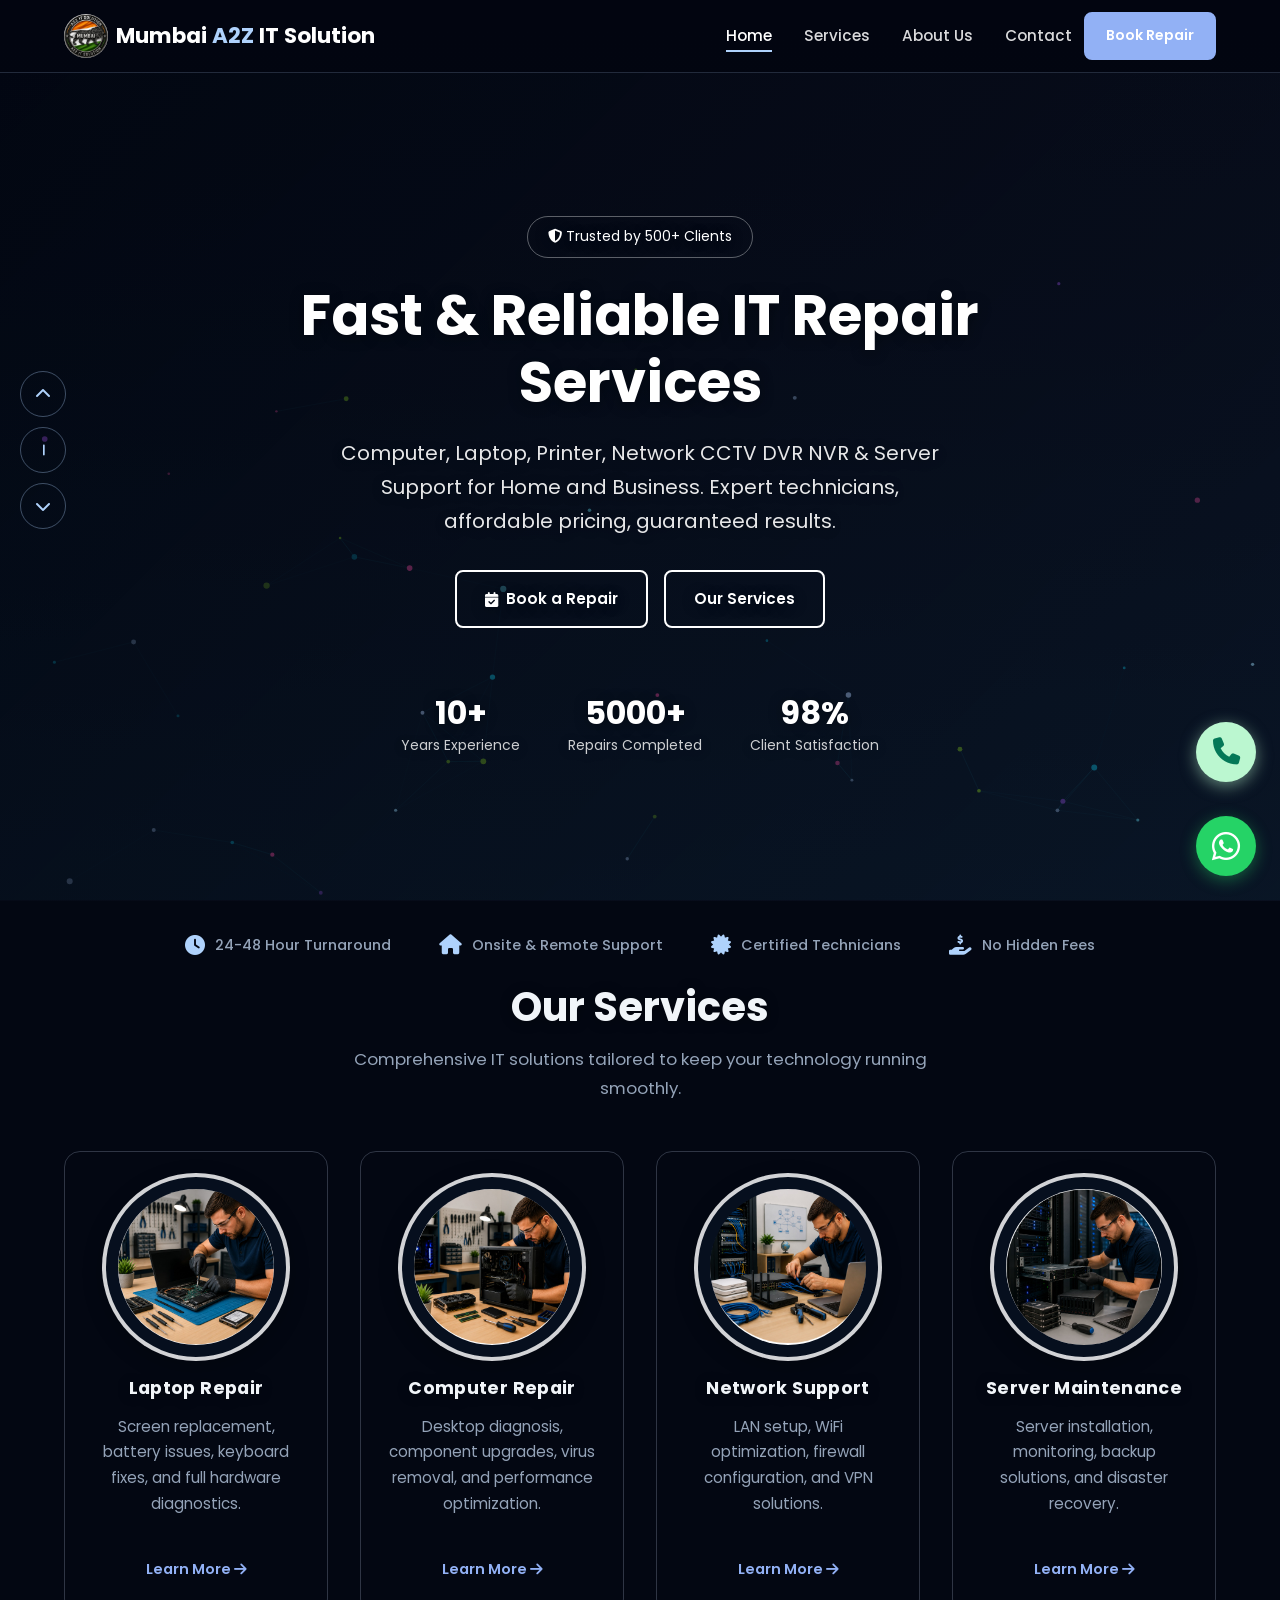
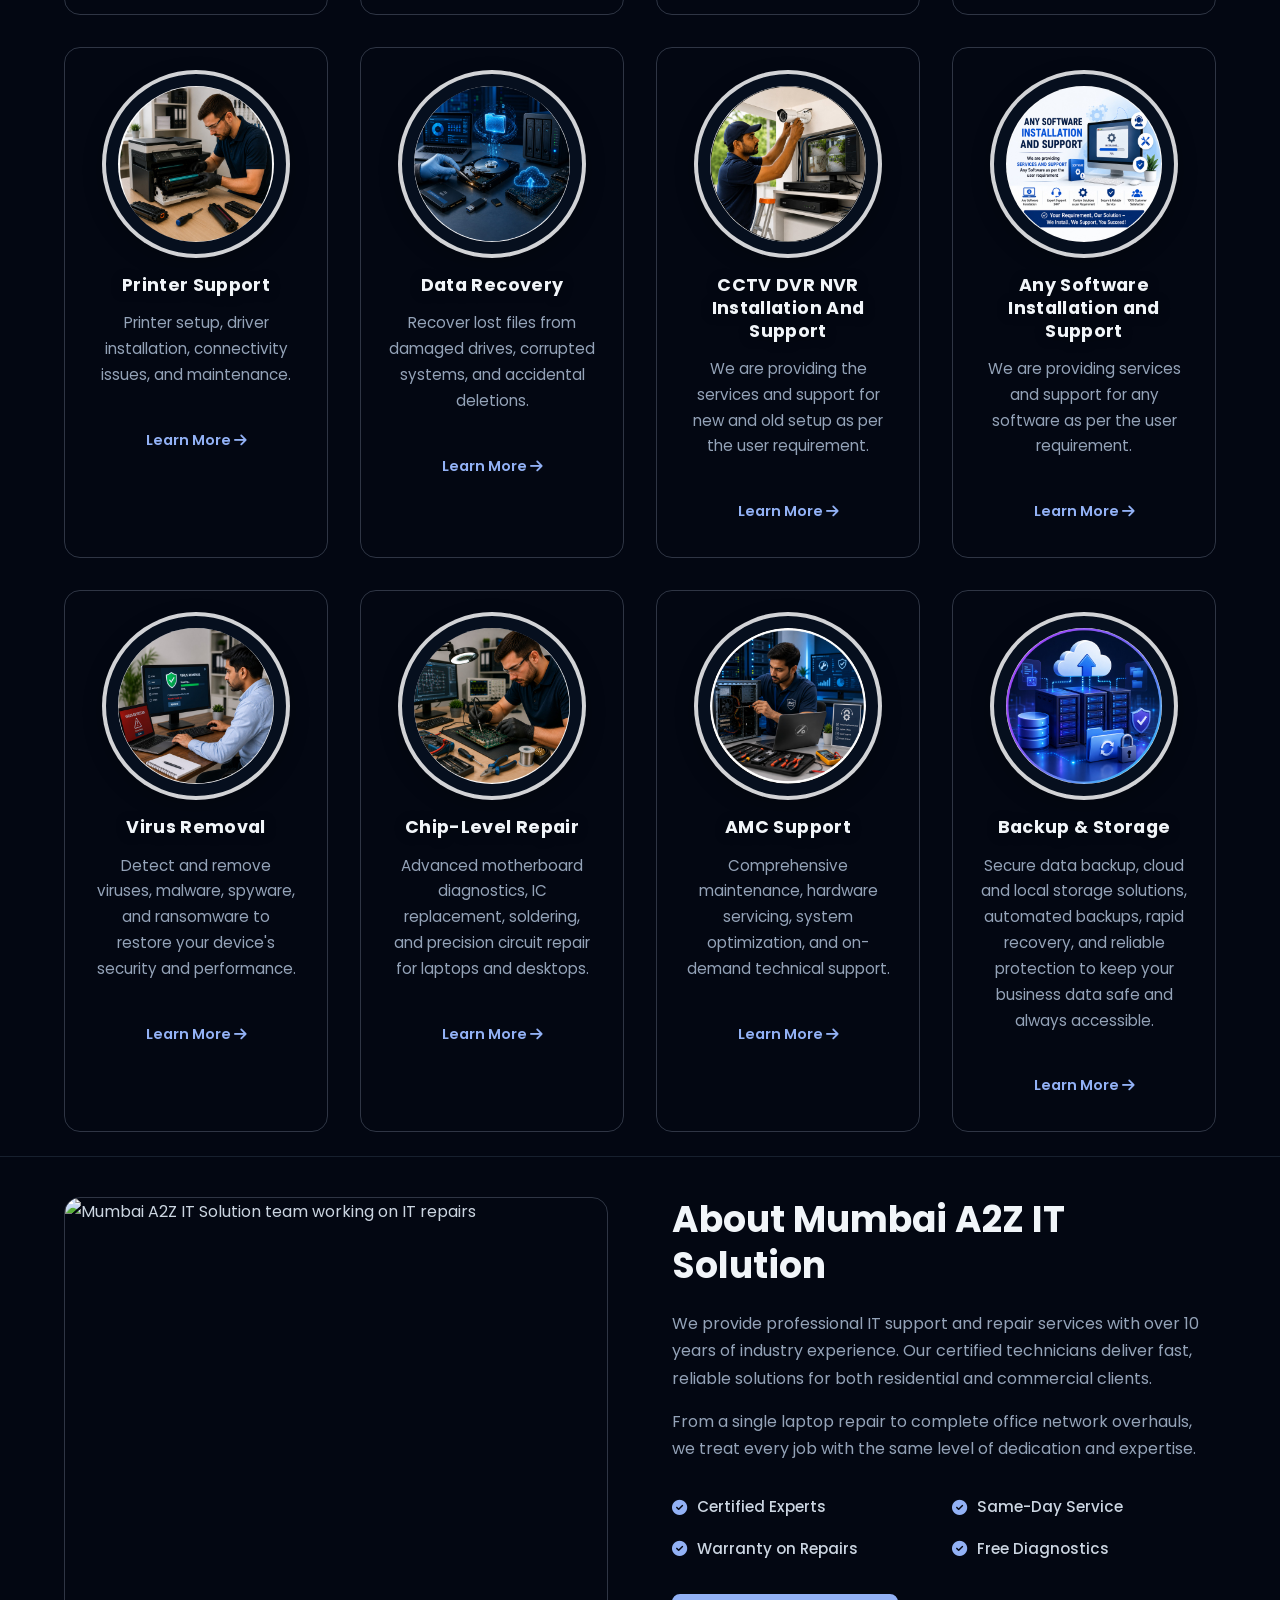
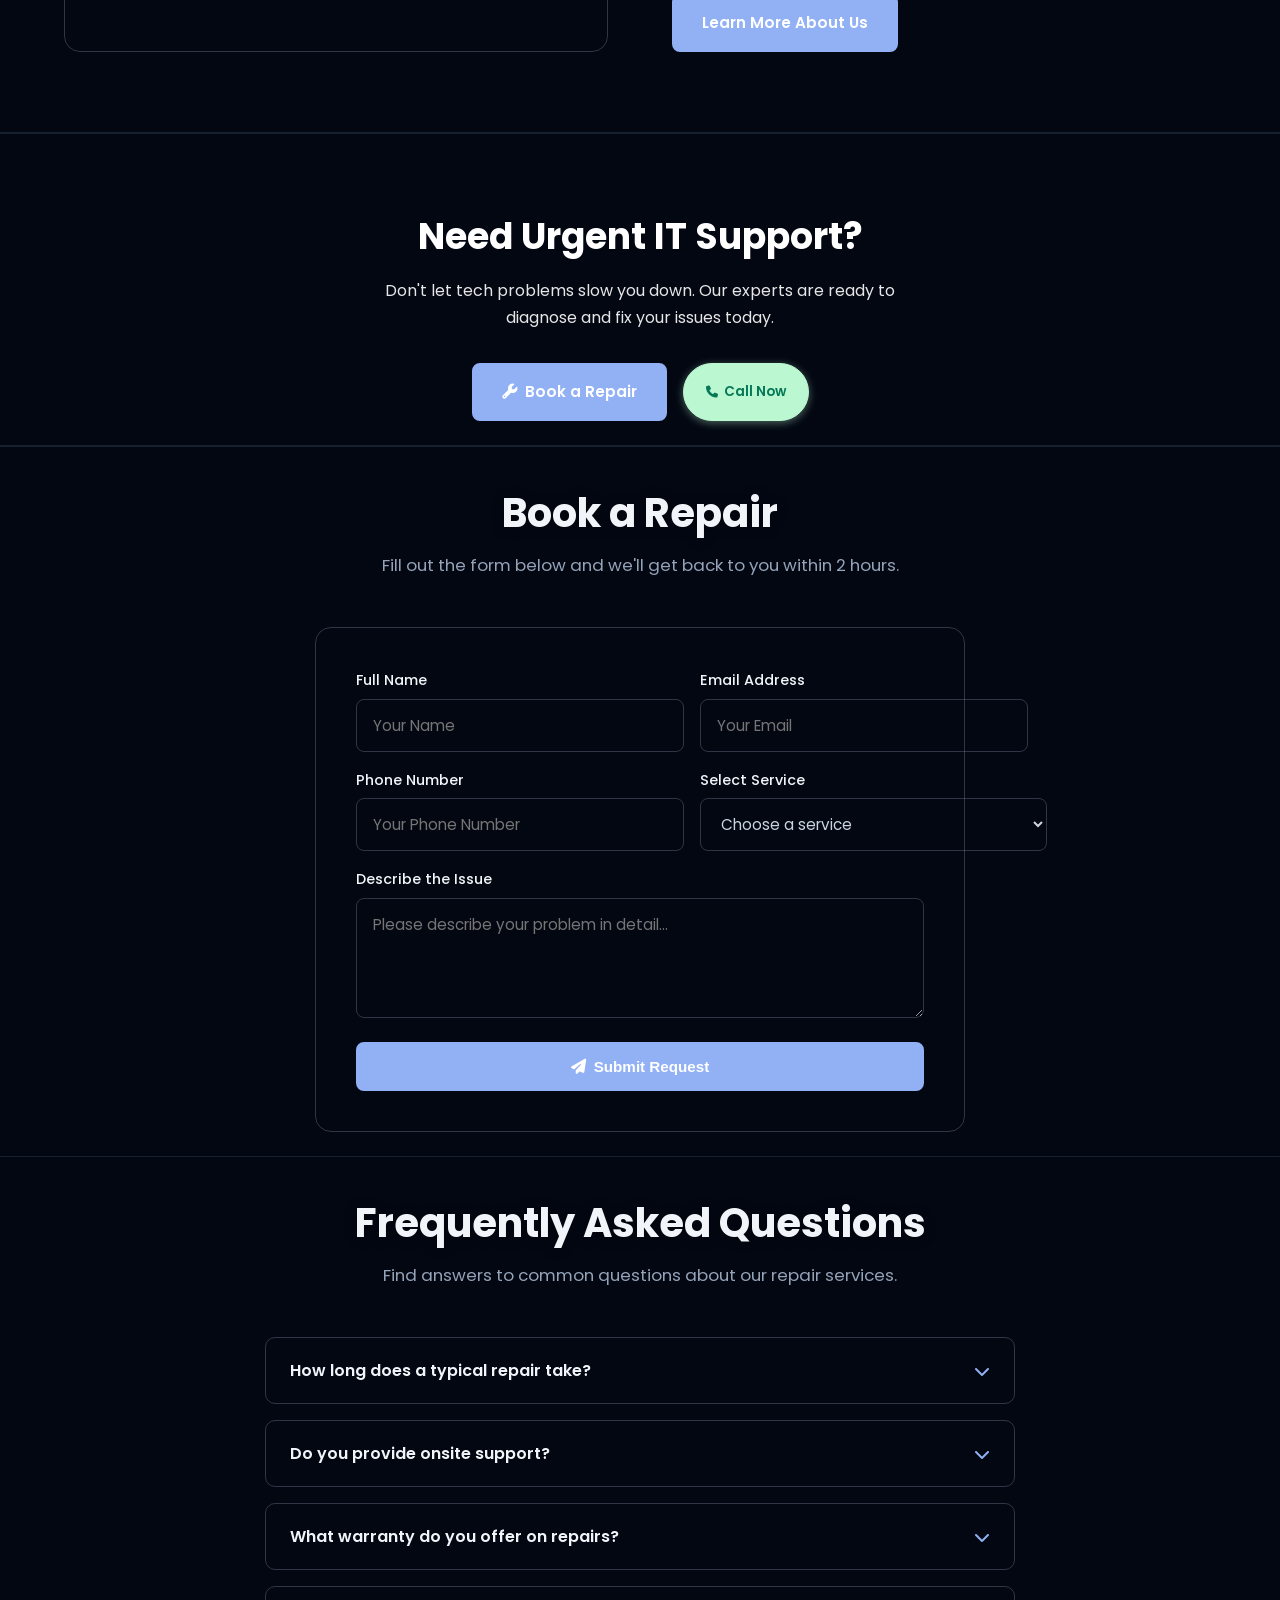
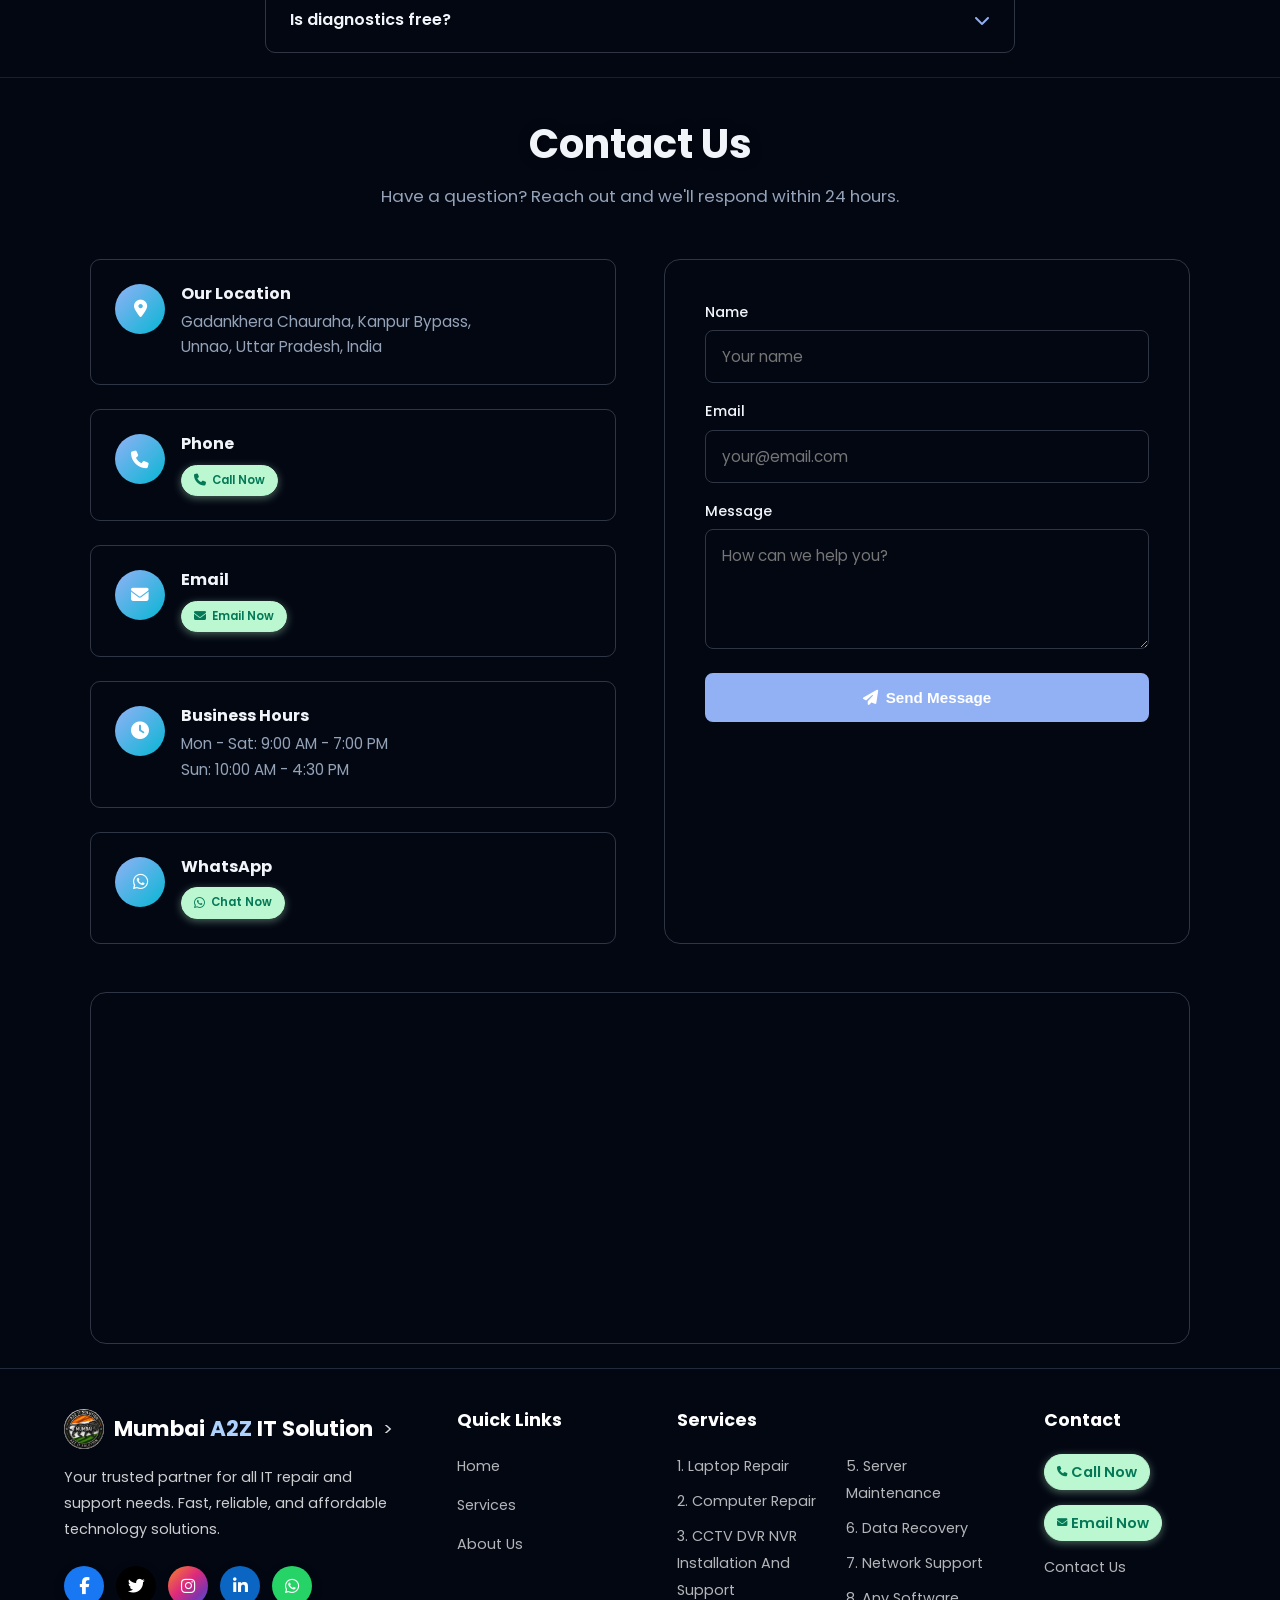
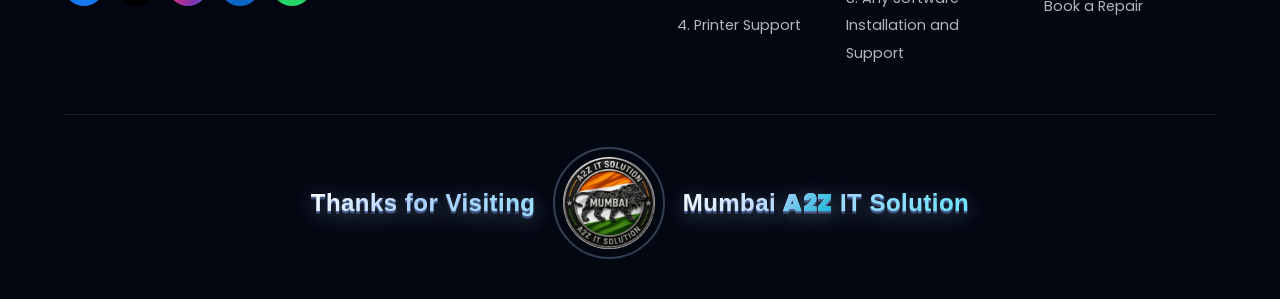
==== commit 3bfa03ef: "Add files via upload" ====
--- a/index.html
+++ b/index.html
@@ -132,7 +132,7 @@
       <div class="card card--service fade-in">
         <div class="card-marked-area">
           <div class="card-marked-area__media">
-            <img src="images/Computer Repaier.png" alt="Technician repairing a desktop computer" width="640" height="400" loading="lazy" decoding="async">
+            <img src="images/Computer repaier.png" alt="Technician repairing a desktop computer" width="640" height="400" loading="lazy" decoding="async">
           </div>
           <h3>Computer Repair</h3>
         </div>
@@ -143,7 +143,7 @@
       <div class="card card--service fade-in">
         <div class="card-marked-area">
           <div class="card-marked-area__media">
-            <img src="images/network support.png" alt="Technician configuring network equipment" width="640" height="400" loading="lazy" decoding="async">
+            <img src="images/Network Support.png" alt="Technician configuring network equipment" width="640" height="400" loading="lazy" decoding="async">
           </div>
           <h3>Network Support</h3>
         </div>
@@ -165,7 +165,7 @@
       <div class="card card--service fade-in">
         <div class="card-marked-area">
           <div class="card-marked-area__media">
-            <img src="images/printer support.png" alt="Technician repairing a printer" width="640" height="400" loading="lazy" decoding="async">
+            <img src="images/Printer Support.png" alt="Technician repairing a printer" width="640" height="400" loading="lazy" decoding="async">
           </div>
           <h3>Printer Support</h3>
         </div>
@@ -187,7 +187,7 @@
       <div class="card card--service fade-in">
         <div class="card-marked-area">
           <div class="card-marked-area__media">
-            <img src="images/cctv.png" alt="CCTV DVR and NVR installation and support" width="640" height="400" loading="lazy" decoding="async">
+            <img src="images/CCTV.png" alt="CCTV DVR and NVR installation and support" width="640" height="400" loading="lazy" decoding="async">
           </div>
           <h3>CCTV DVR NVR Installation And Support</h3>
         </div>
--- a/css/style.css
+++ b/css/style.css
@@ -3044,7 +3044,7 @@
 /* ---- Floating Call & WhatsApp Buttons ---- */
 .call-fab {
   position: fixed;
-  bottom: 96px;
+  bottom: 118px;
   right: 24px;
   width: 60px;
   height: 60px;
@@ -3057,15 +3057,17 @@
   font-size: 1.7rem;
   box-shadow: 0 4px 16px rgba(187, 247, 208, 0.5);
   z-index: 999;
-  transition: all var(--transition);
-  animation: callPulse 2s infinite;
+  transition: transform 0.25s ease, background 0.25s ease, box-shadow 0.25s ease, color 0.25s ease;
+  animation: fabPulseCall 2.2s ease-in-out infinite;
+  will-change: transform;
 }
 
 .call-fab:hover {
-  transform: scale(1.1);
-  background: #a7f3d0;
-  color: #047857;
-  box-shadow: 0 4px 12px rgba(167, 243, 208, 0.6);
+  animation-play-state: paused;
+  transform: scale(1.15);
+  background: #6ee7b7;
+  color: #064e3b;
+  box-shadow: 0 8px 28px rgba(110, 231, 183, 0.75), 0 0 0 6px rgba(110, 231, 183, 0.25);
 }
 
 .whatsapp {
@@ -3083,13 +3085,17 @@
   font-size: 2rem;
   box-shadow: 0 4px 16px rgba(37, 211, 102, 0.4);
   z-index: 999;
-  transition: all var(--transition);
-  animation: pulse 2s infinite;
+  transition: transform 0.25s ease, background 0.25s ease, box-shadow 0.25s ease;
+  animation: fabPulseWhatsApp 2.2s ease-in-out infinite;
+  animation-delay: 0.4s;
+  will-change: transform;
 }
 
 .whatsapp:hover {
-  transform: scale(1.1);
-  box-shadow: 0 6px 20px rgba(37, 211, 102, 0.5);
+  animation-play-state: paused;
+  transform: scale(1.15);
+  background: #16a34a;
+  box-shadow: 0 8px 28px rgba(37, 211, 102, 0.7), 0 0 0 6px rgba(37, 211, 102, 0.25);
   color: #fff;
 }
 
@@ -3149,7 +3155,7 @@
 
   .whatsapp,
   .call-fab {
-    animation: none;
+    animation-duration: 2.2s;
   }
 
   .hero-badge {
@@ -3209,21 +3215,35 @@
   }
 }
 
-@keyframes pulse {
-  0%, 100% {
-    box-shadow: 0 4px 15px rgba(37, 211, 102, 0.4);
-  }
+@keyframes fabPulseCall {
+  0%,
+  100% {
+    transform: scale(1);
+    background: #bbf7d0;
+    color: #047857;
+    box-shadow: 0 4px 16px rgba(187, 247, 208, 0.5), 0 0 0 0 rgba(134, 239, 172, 0.35);
+  }
+
   50% {
-    box-shadow: 0 4px 25px rgba(37, 211, 102, 0.6);
-  }
-}
-
-@keyframes callPulse {
-  0%, 100% {
-    box-shadow: 0 2px 8px rgba(187, 247, 208, 0.5);
-  }
+    transform: scale(1.12);
+    background: #86efac;
+    color: #065f46;
+    box-shadow: 0 8px 26px rgba(134, 239, 172, 0.75), 0 0 0 10px rgba(134, 239, 172, 0.18);
+  }
+}
+
+@keyframes fabPulseWhatsApp {
+  0%,
+  100% {
+    transform: scale(1);
+    background: #25d366;
+    box-shadow: 0 4px 16px rgba(37, 211, 102, 0.45), 0 0 0 0 rgba(37, 211, 102, 0.35);
+  }
+
   50% {
-    box-shadow: 0 3px 12px rgba(167, 243, 208, 0.65);
+    transform: scale(1.12);
+    background: #16a34a;
+    box-shadow: 0 8px 26px rgba(37, 211, 102, 0.7), 0 0 0 10px rgba(37, 211, 102, 0.2);
   }
 }
 
@@ -3721,7 +3741,7 @@
     width: 52px;
     height: 52px;
     font-size: 1.4rem;
-    bottom: 78px;
+    bottom: 94px;
     right: 16px;
   }
 
@@ -3898,7 +3918,7 @@
 
 html.perf-lite .whatsapp,
 html.perf-lite .call-fab {
-  animation: none;
+  animation-duration: 2.6s;
 }
 
 a,
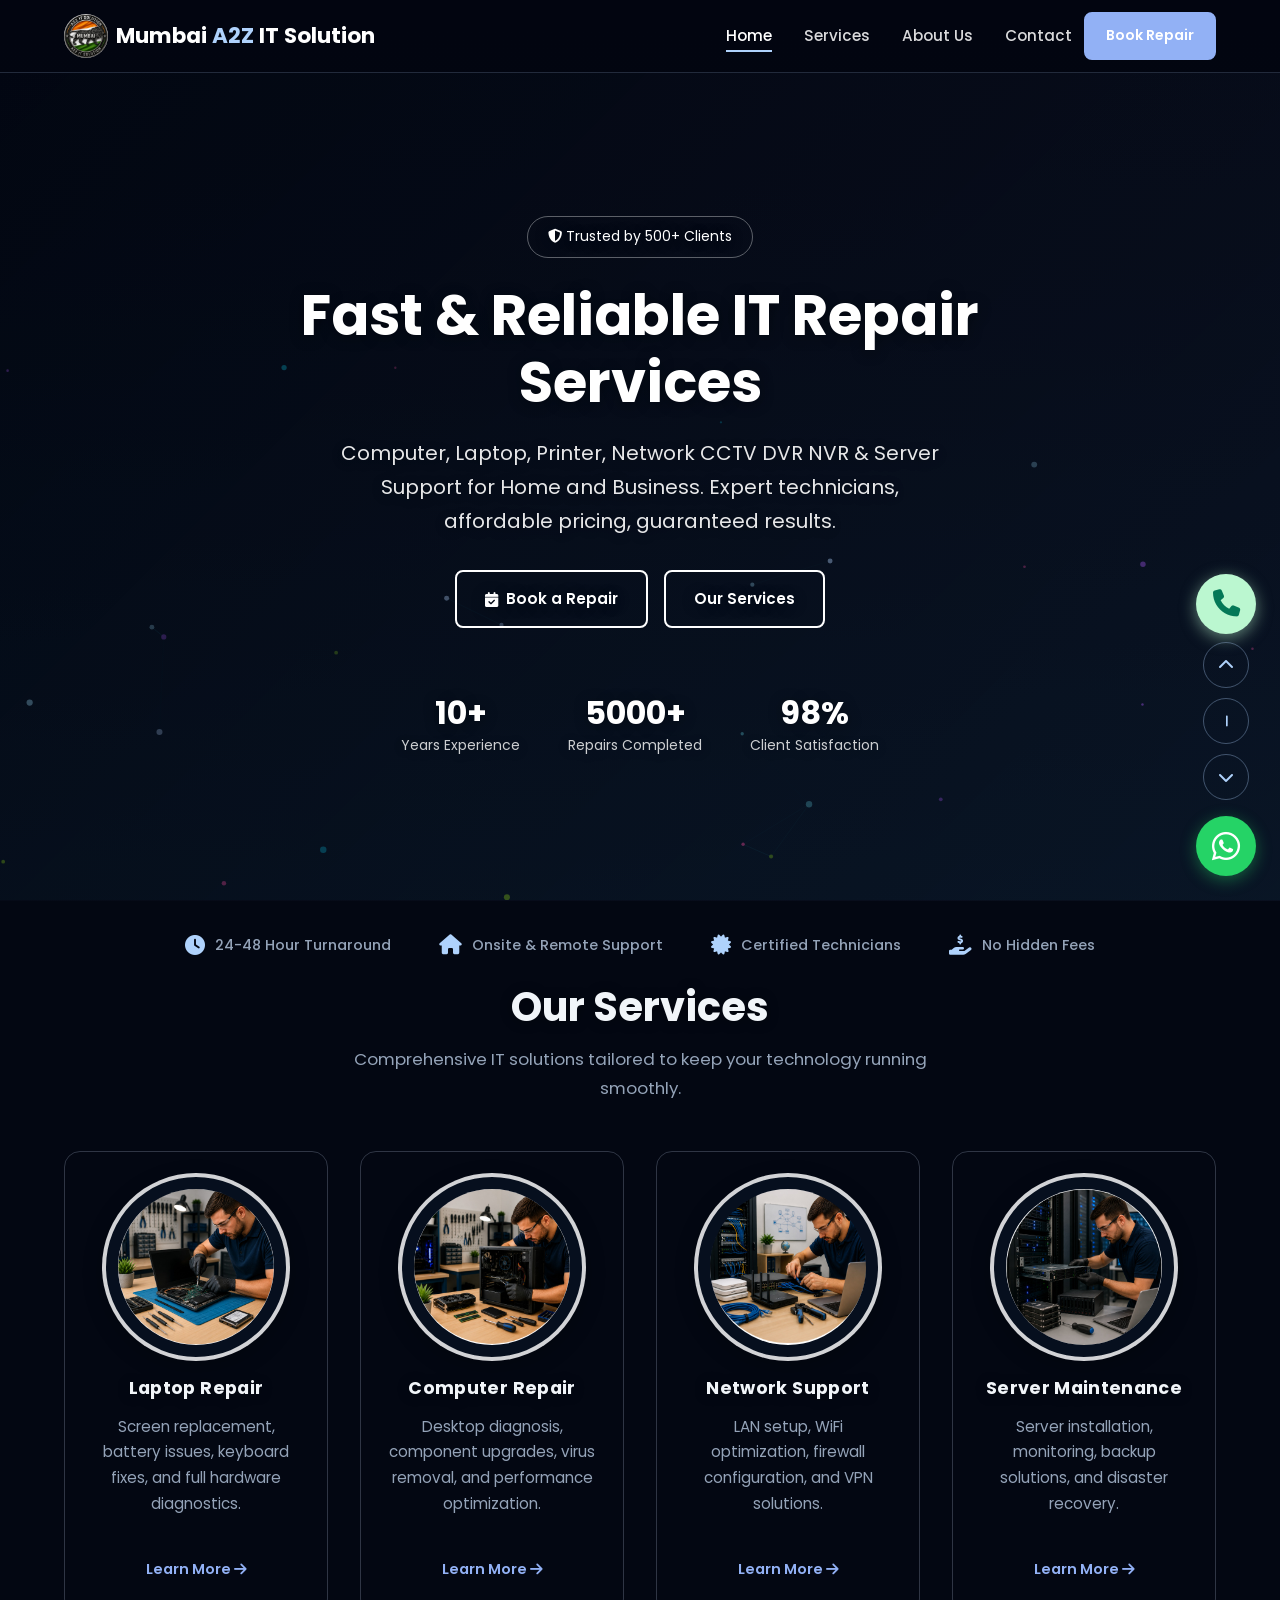
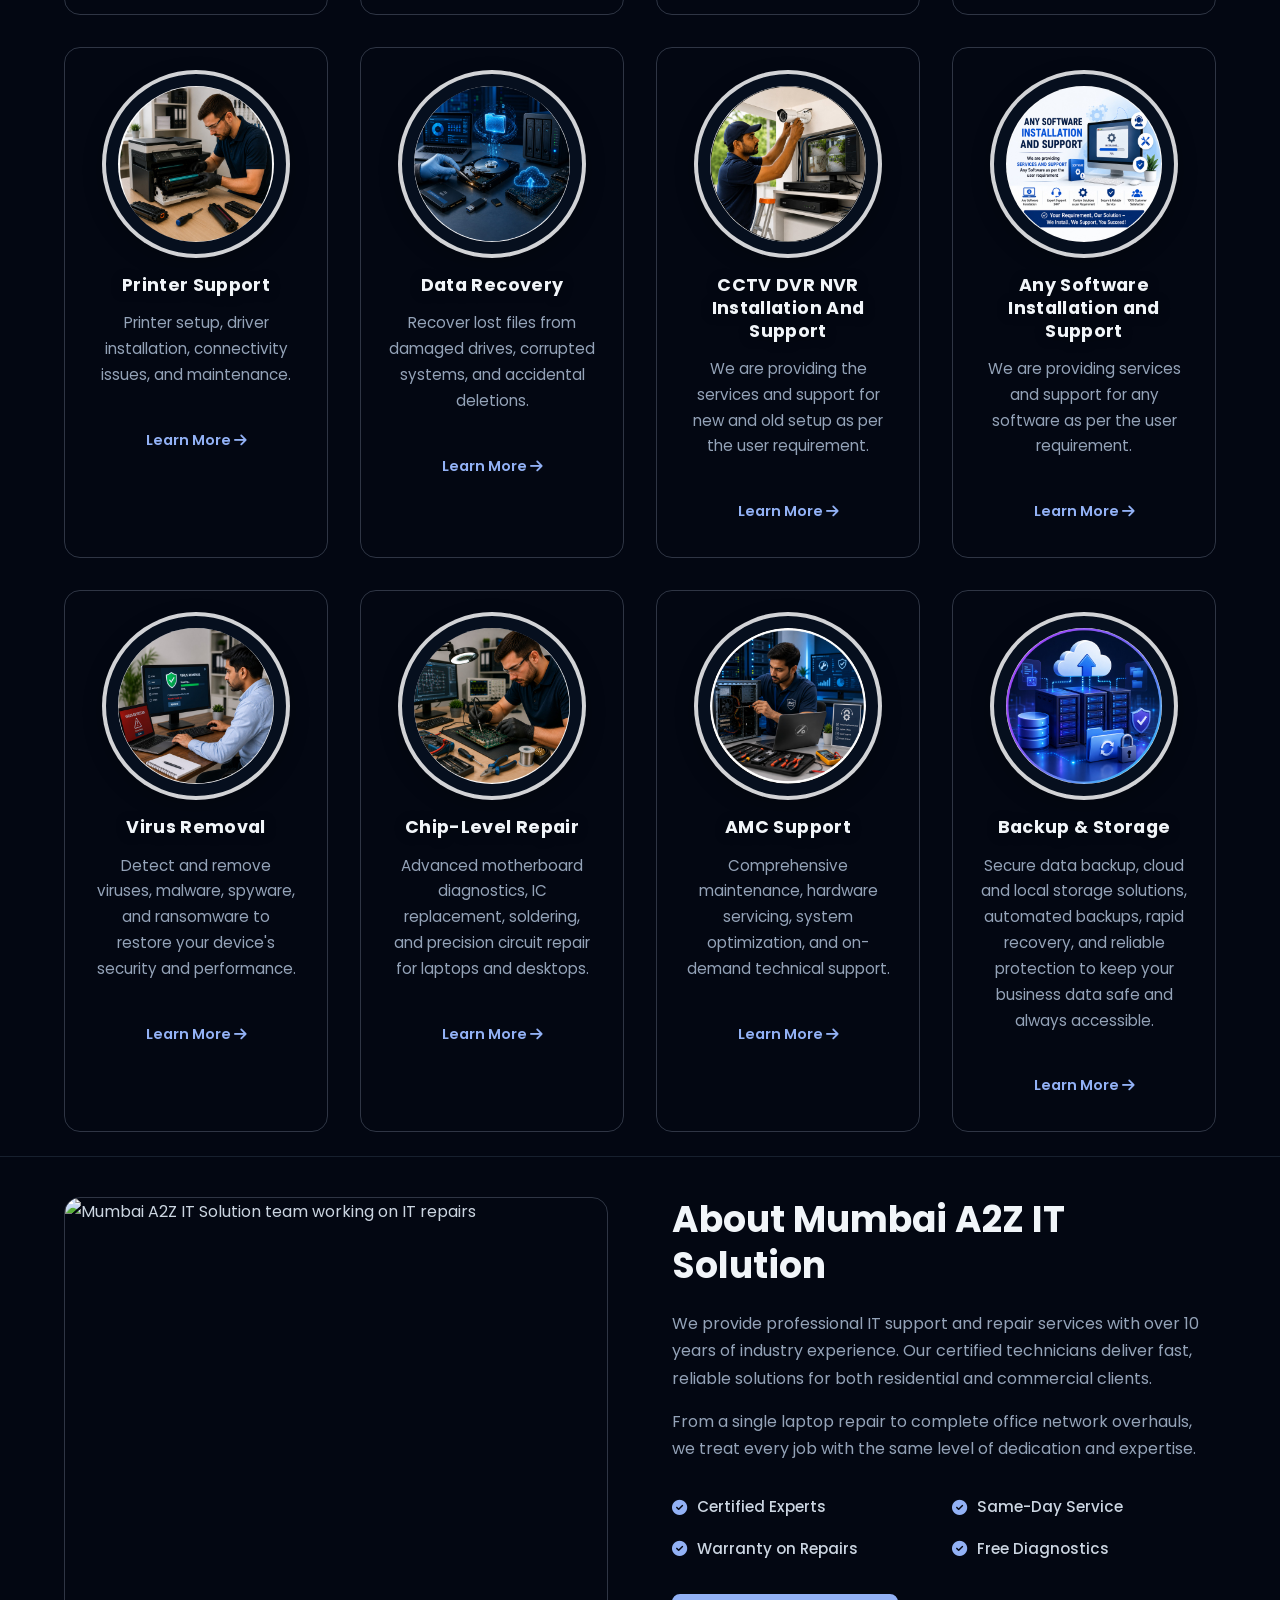
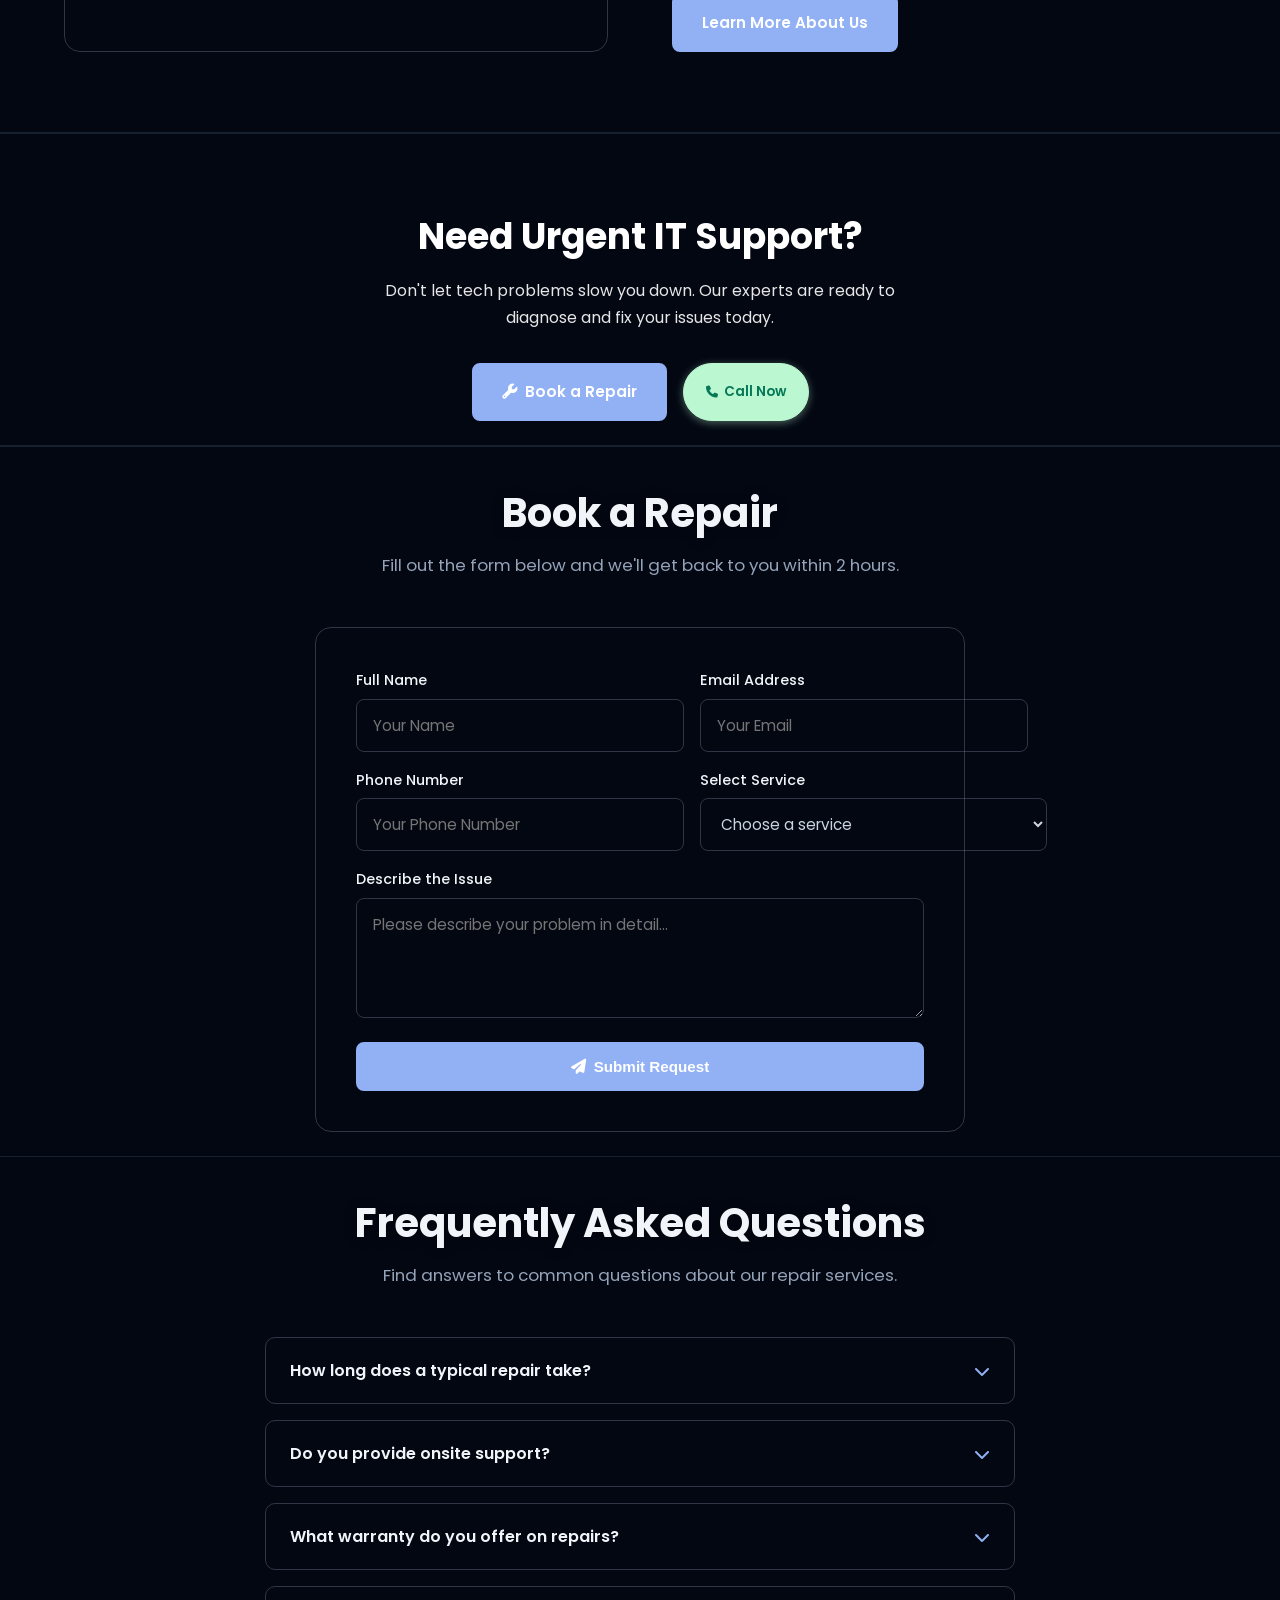
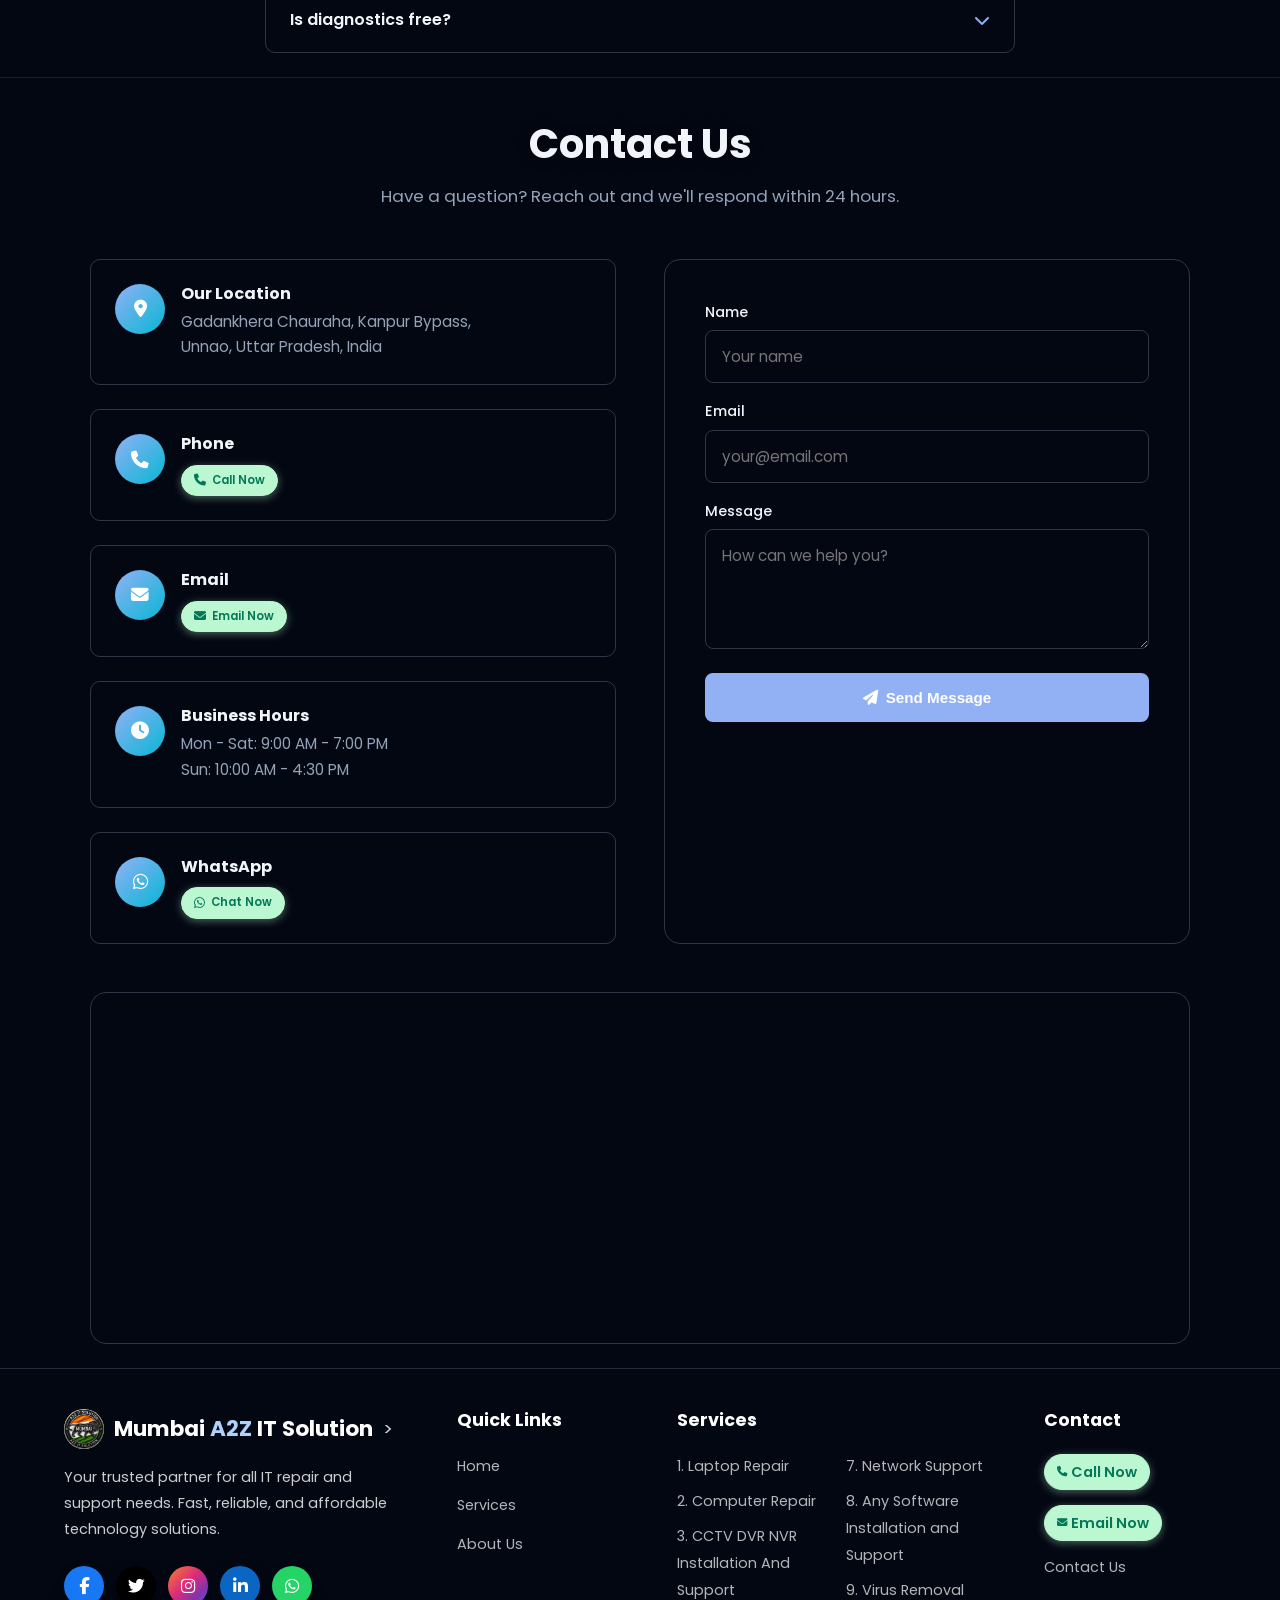
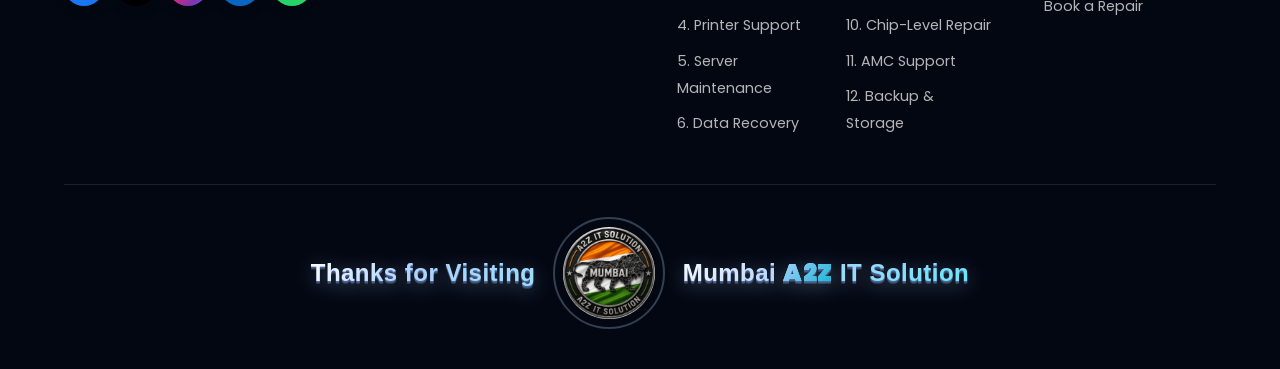
==== commit 5930661e: "Add files via upload" ====
--- a/index.html
+++ b/index.html
@@ -490,12 +490,16 @@
             <li><a href="services.html#computer">2. Computer Repair</a></li>
             <li><a href="services.html#cctv">3. CCTV DVR NVR Installation And Support</a></li>
             <li><a href="services.html#printer">4. Printer Support</a></li>
+            <li><a href="services.html#server">5. Server Maintenance</a></li>
+            <li><a href="services.html#data-recovery">6. Data Recovery</a></li>
           </ul>
           <ul>
-            <li><a href="services.html#server">5. Server Maintenance</a></li>
-            <li><a href="services.html#data-recovery">6. Data Recovery</a></li>
             <li><a href="services.html#network">7. Network Support</a></li>
             <li><a href="services.html#software">8. Any Software Installation and Support</a></li>
+            <li><a href="services.html#virus">9. Virus Removal</a></li>
+            <li><a href="services.html#chip">10. Chip-Level Repair</a></li>
+            <li><a href="services.html#amc">11. AMC Support</a></li>
+            <li><a href="services.html#backup">12. Backup &amp; Storage</a></li>
           </ul>
         </div>
       </div>
--- a/css/style.css
+++ b/css/style.css
@@ -42,6 +42,7 @@
   background-color: #030712;
   -webkit-text-size-adjust: 100%;
   text-size-adjust: 100%;
+  -webkit-overflow-scrolling: touch;
 }
 
 body {
@@ -55,6 +56,7 @@
   overflow-x: hidden;
   width: 100%;
   max-width: 100%;
+  -webkit-overflow-scrolling: touch;
 }
 
 #particles-bg {
@@ -2891,11 +2893,12 @@
 
 .footer-services-list {
   display: flex;
+  align-items: flex-start;
   gap: 1.25rem;
 }
 
 .footer-services-list > ul {
-  flex: 1;
+  flex: 1 1 0;
   min-width: 0;
 }
 
@@ -2999,13 +3002,15 @@
 /* ---- Page Scroll Navigation Arrows ---- */
 .scroll-nav {
   position: fixed;
-  left: 20px;
-  top: 50%;
-  transform: translateY(-50%);
+  left: auto;
+  right: 31px;
+  top: auto;
+  bottom: 100px;
+  transform: none;
   display: flex;
   flex-direction: column;
   gap: 10px;
-  z-index: 998;
+  z-index: 999;
 }
 
 .scroll-nav__btn {
@@ -3044,7 +3049,7 @@
 /* ---- Floating Call & WhatsApp Buttons ---- */
 .call-fab {
   position: fixed;
-  bottom: 118px;
+  bottom: 266px;
   right: 24px;
   width: 60px;
   height: 60px;
@@ -3097,6 +3102,29 @@
   background: #16a34a;
   box-shadow: 0 8px 28px rgba(37, 211, 102, 0.7), 0 0 0 6px rgba(37, 211, 102, 0.25);
   color: #fff;
+}
+
+@media (max-width: 768px) {
+  .whatsapp {
+    top: auto;
+    bottom: 16px;
+    right: 10px;
+  }
+
+  .scroll-nav {
+    left: auto;
+    right: 17px;
+    top: auto;
+    bottom: 84px;
+    transform: none;
+    gap: 10px;
+  }
+
+  .call-fab {
+    top: auto;
+    bottom: 234px;
+    right: 10px;
+  }
 }
 
 /* ---- Scroll Animations ---- */
@@ -3741,13 +3769,18 @@
     width: 52px;
     height: 52px;
     font-size: 1.4rem;
-    bottom: 94px;
-    right: 16px;
+    top: auto;
+    bottom: 234px;
+    right: 10px;
   }
 
   .scroll-nav {
-    left: 12px;
-    gap: 8px;
+    left: auto;
+    right: 17px;
+    top: auto;
+    bottom: 84px;
+    transform: none;
+    gap: 10px;
   }
 
   .scroll-nav__btn {
@@ -3764,8 +3797,9 @@
     width: 52px;
     height: 52px;
     font-size: 1.7rem;
+    top: auto;
     bottom: 16px;
-    right: 16px;
+    right: 10px;
   }
 
   .faq-question {
@@ -3799,6 +3833,18 @@
 html.fast-scroll body {
   background-attachment: scroll;
   -webkit-overflow-scrolling: touch;
+}
+
+html.fast-scroll body::before,
+html.fast-scroll body::after {
+  display: none;
+}
+
+html.is-scrolling .call-fab,
+html.is-scrolling .whatsapp,
+html.is-scrolling .orb,
+html.is-scrolling .page-header-effects::before {
+  animation-play-state: paused;
 }
 
 html.fast-scroll .fade-in,
@@ -3838,6 +3884,18 @@
 
 html.fast-scroll #particles-bg {
   will-change: auto;
+}
+
+html.fast-scroll header,
+html.fast-scroll .trust-bar,
+html.fast-scroll .about,
+html.fast-scroll .booking,
+html.fast-scroll .contact-section,
+html.fast-scroll .faq,
+html.fast-scroll .form-wrapper,
+html.fast-scroll .card {
+  backdrop-filter: none;
+  -webkit-backdrop-filter: none;
 }
 
 /* ---- Wallpaper visible: text readability ---- */
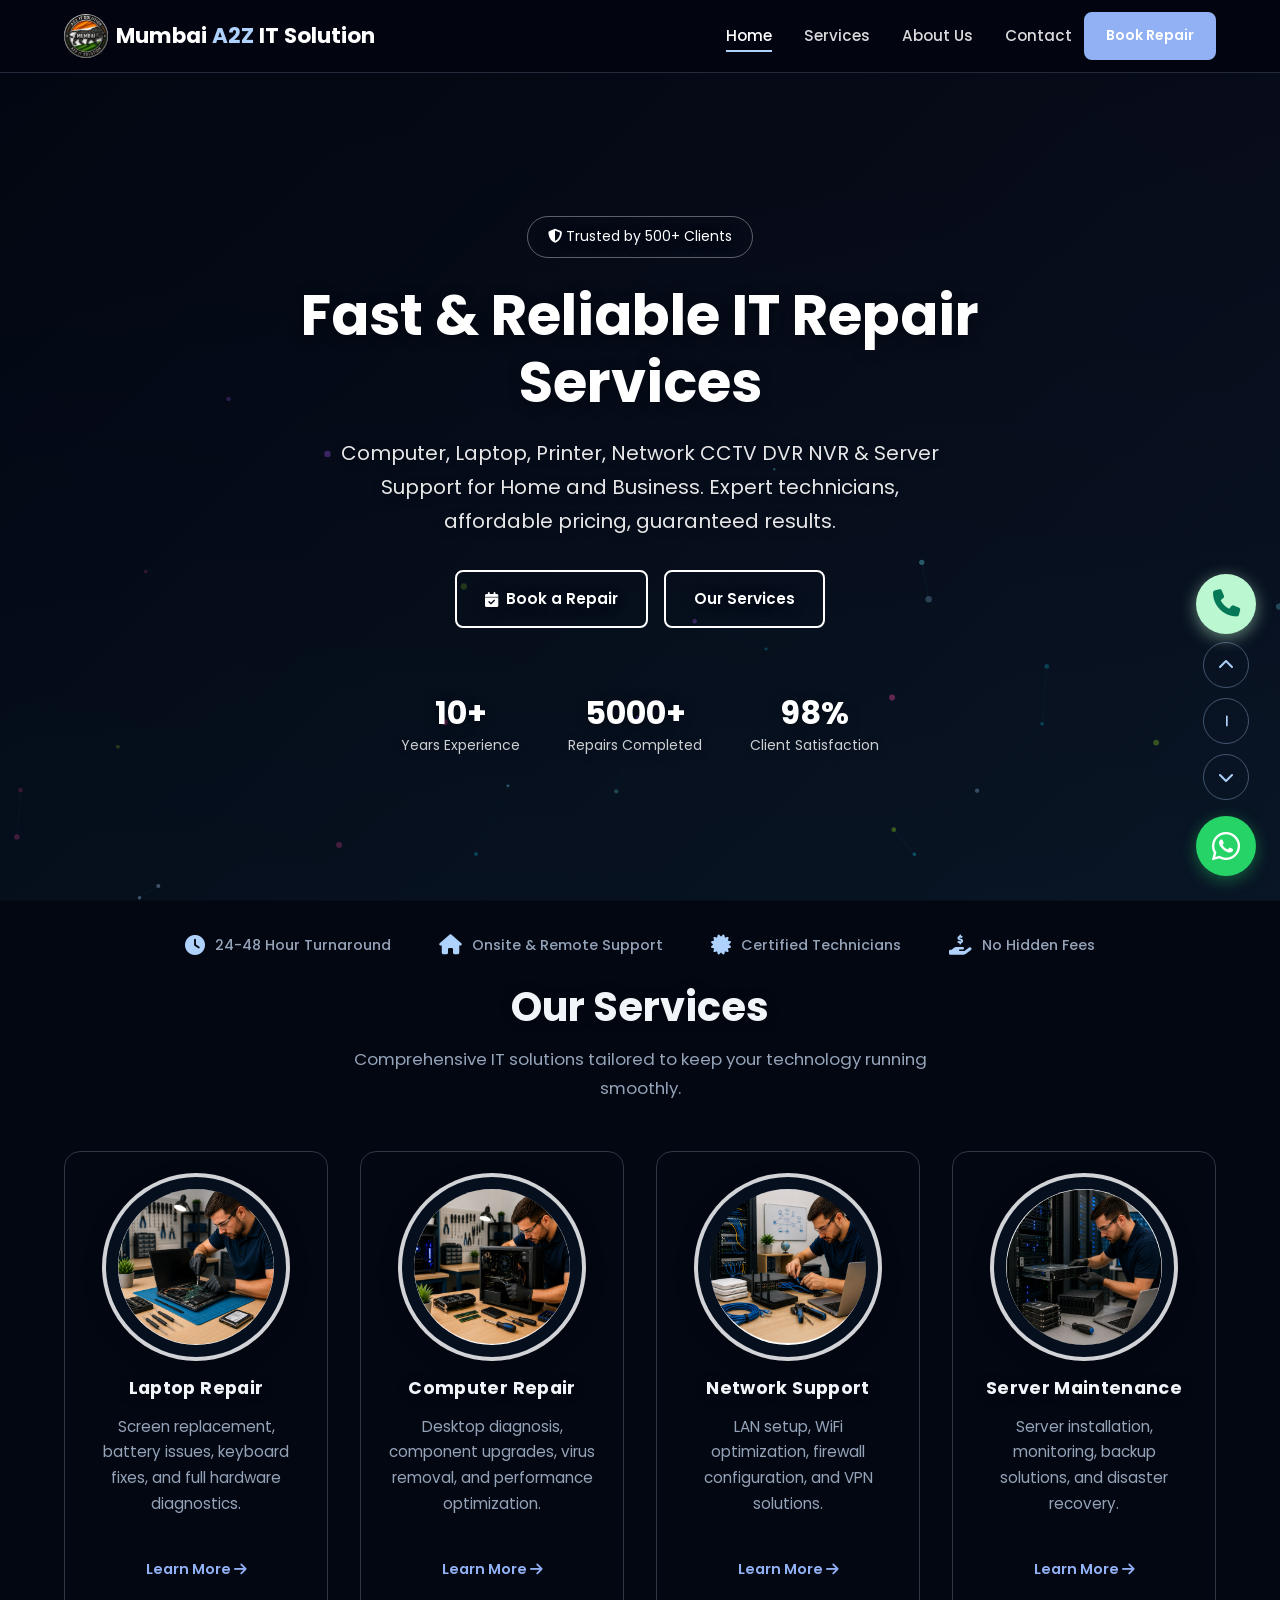
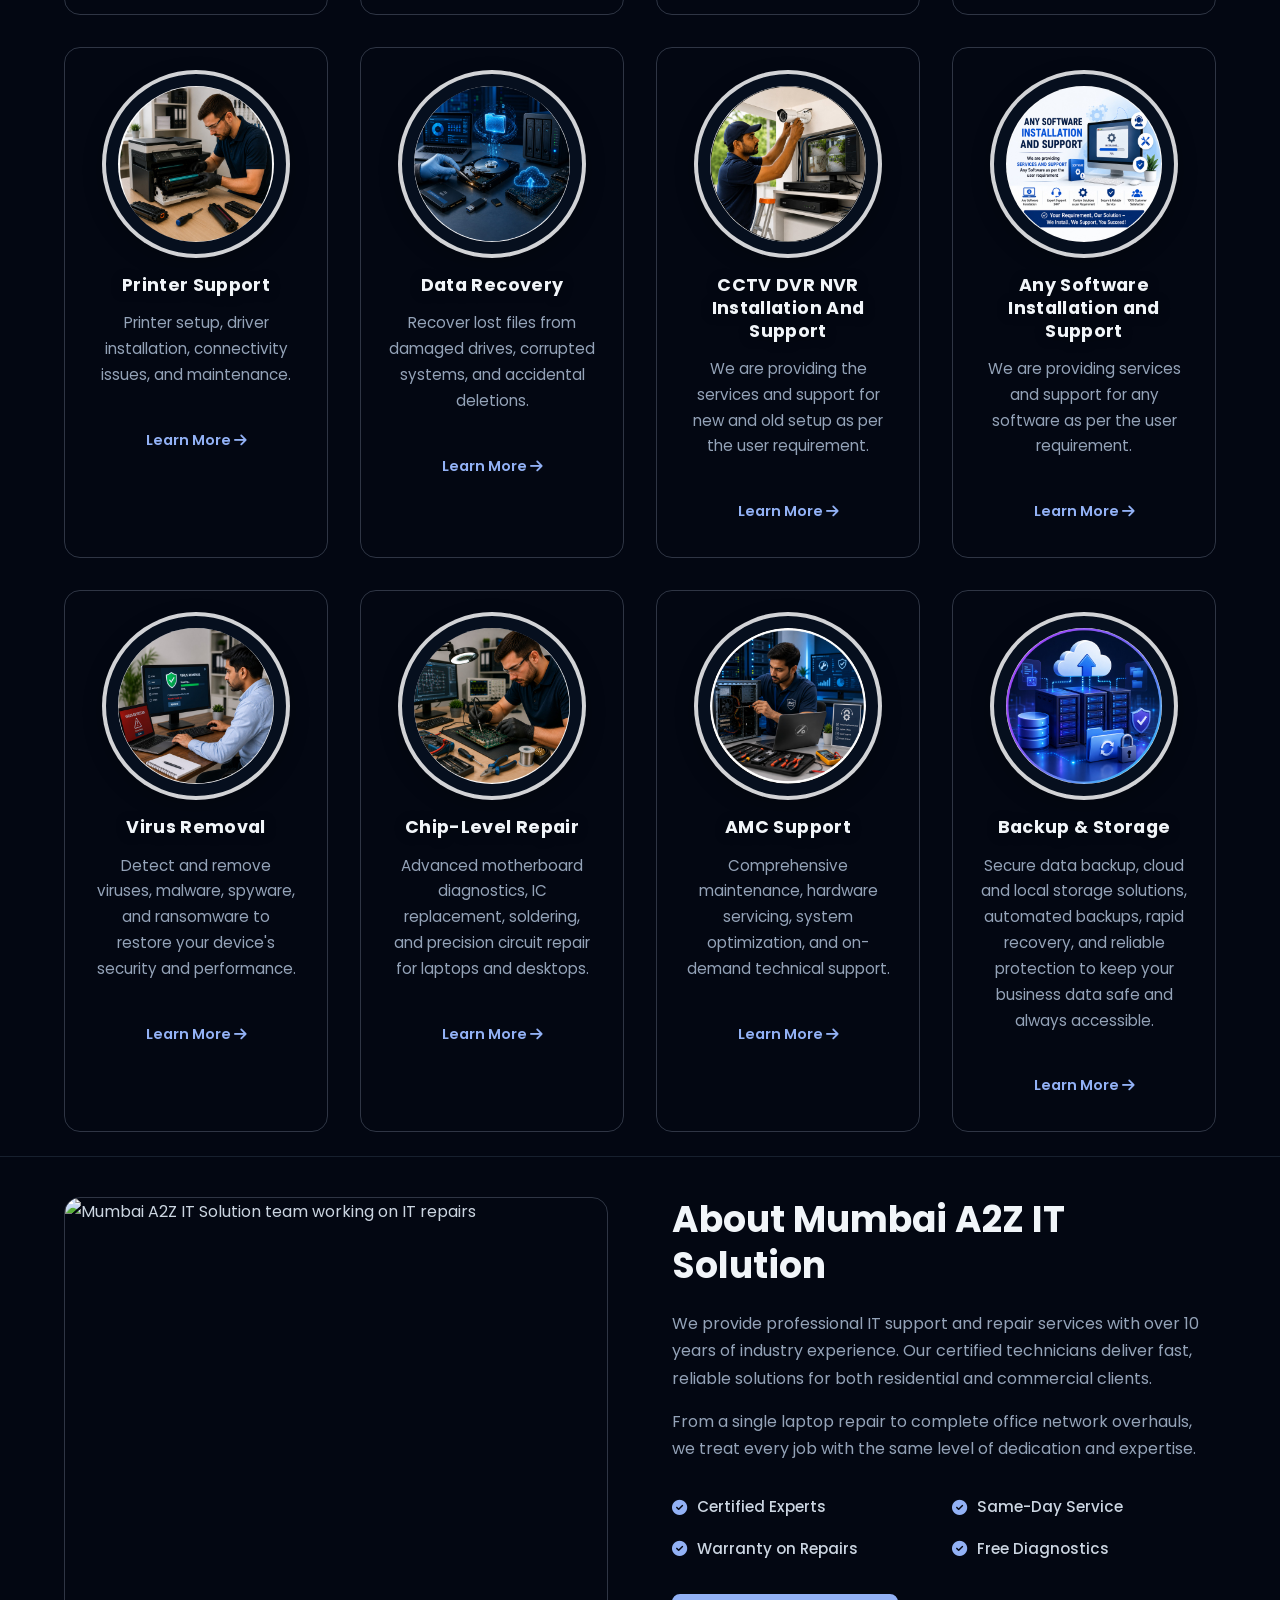
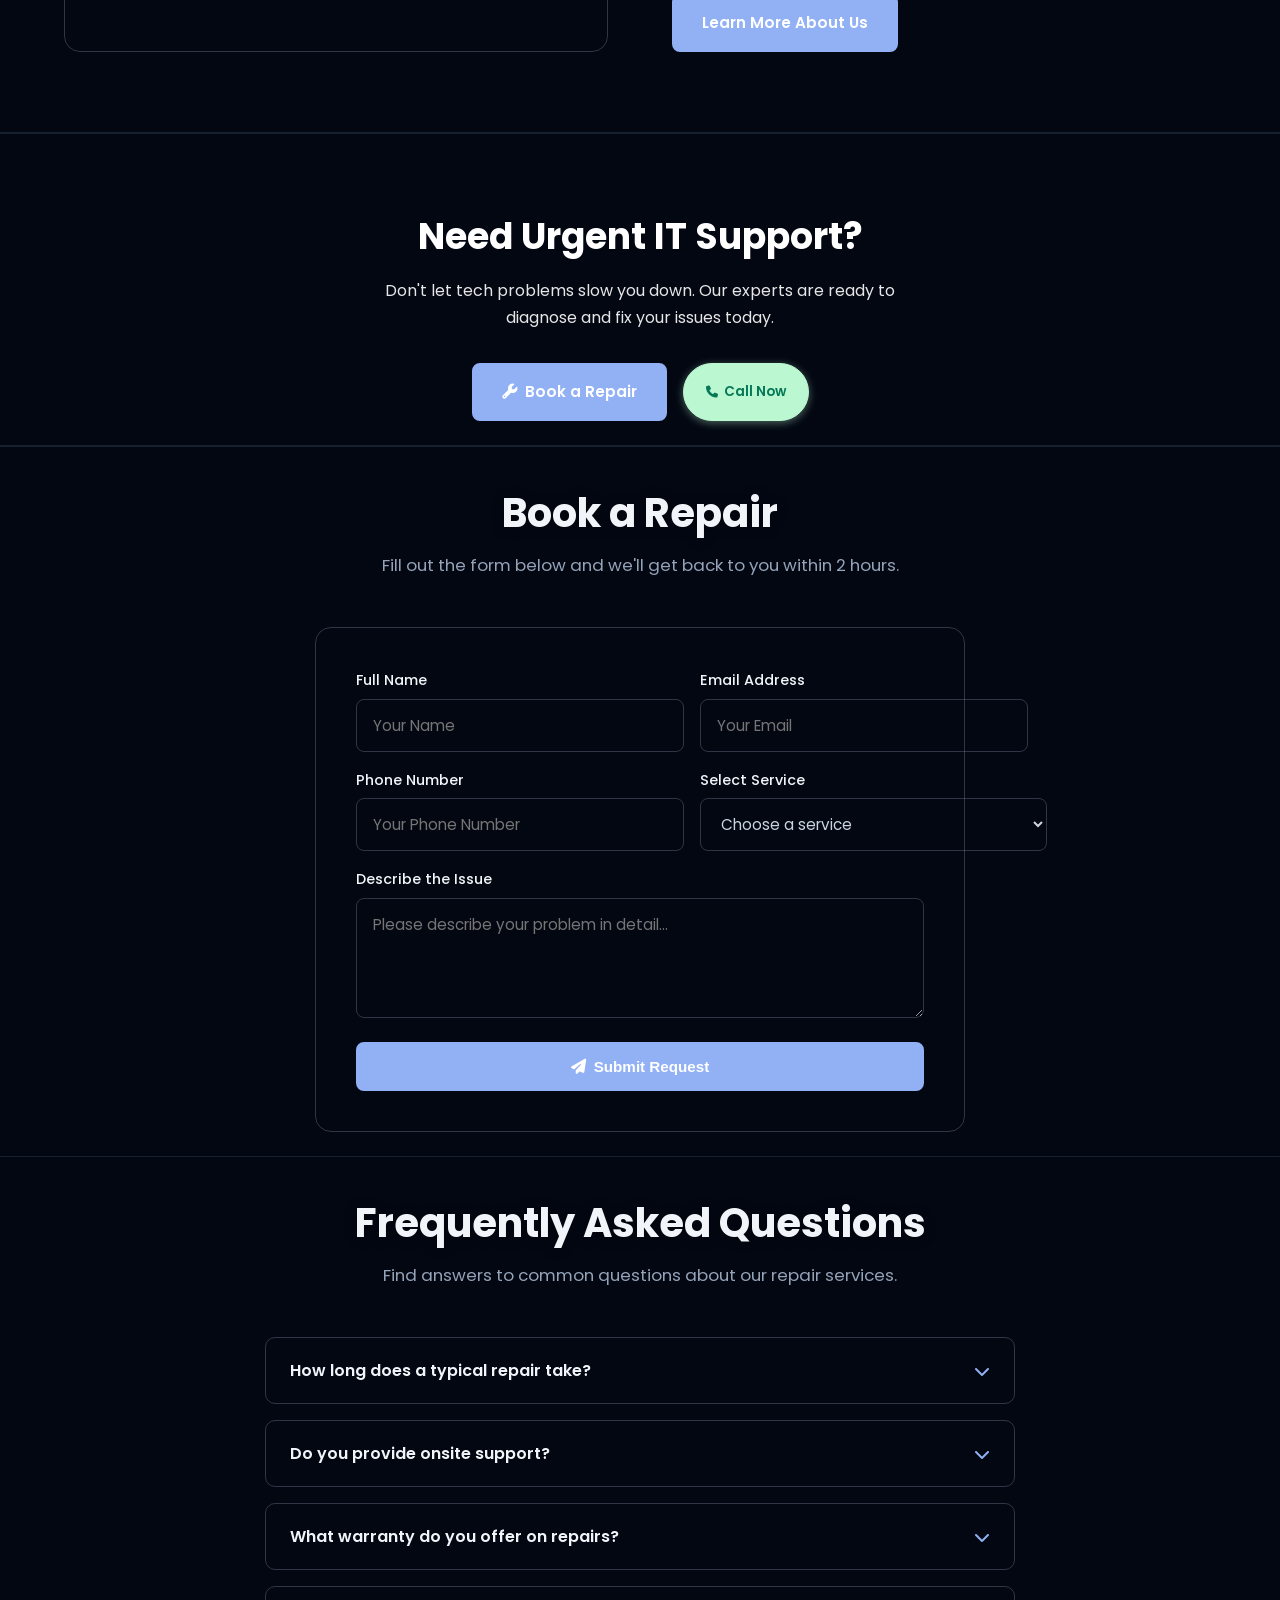
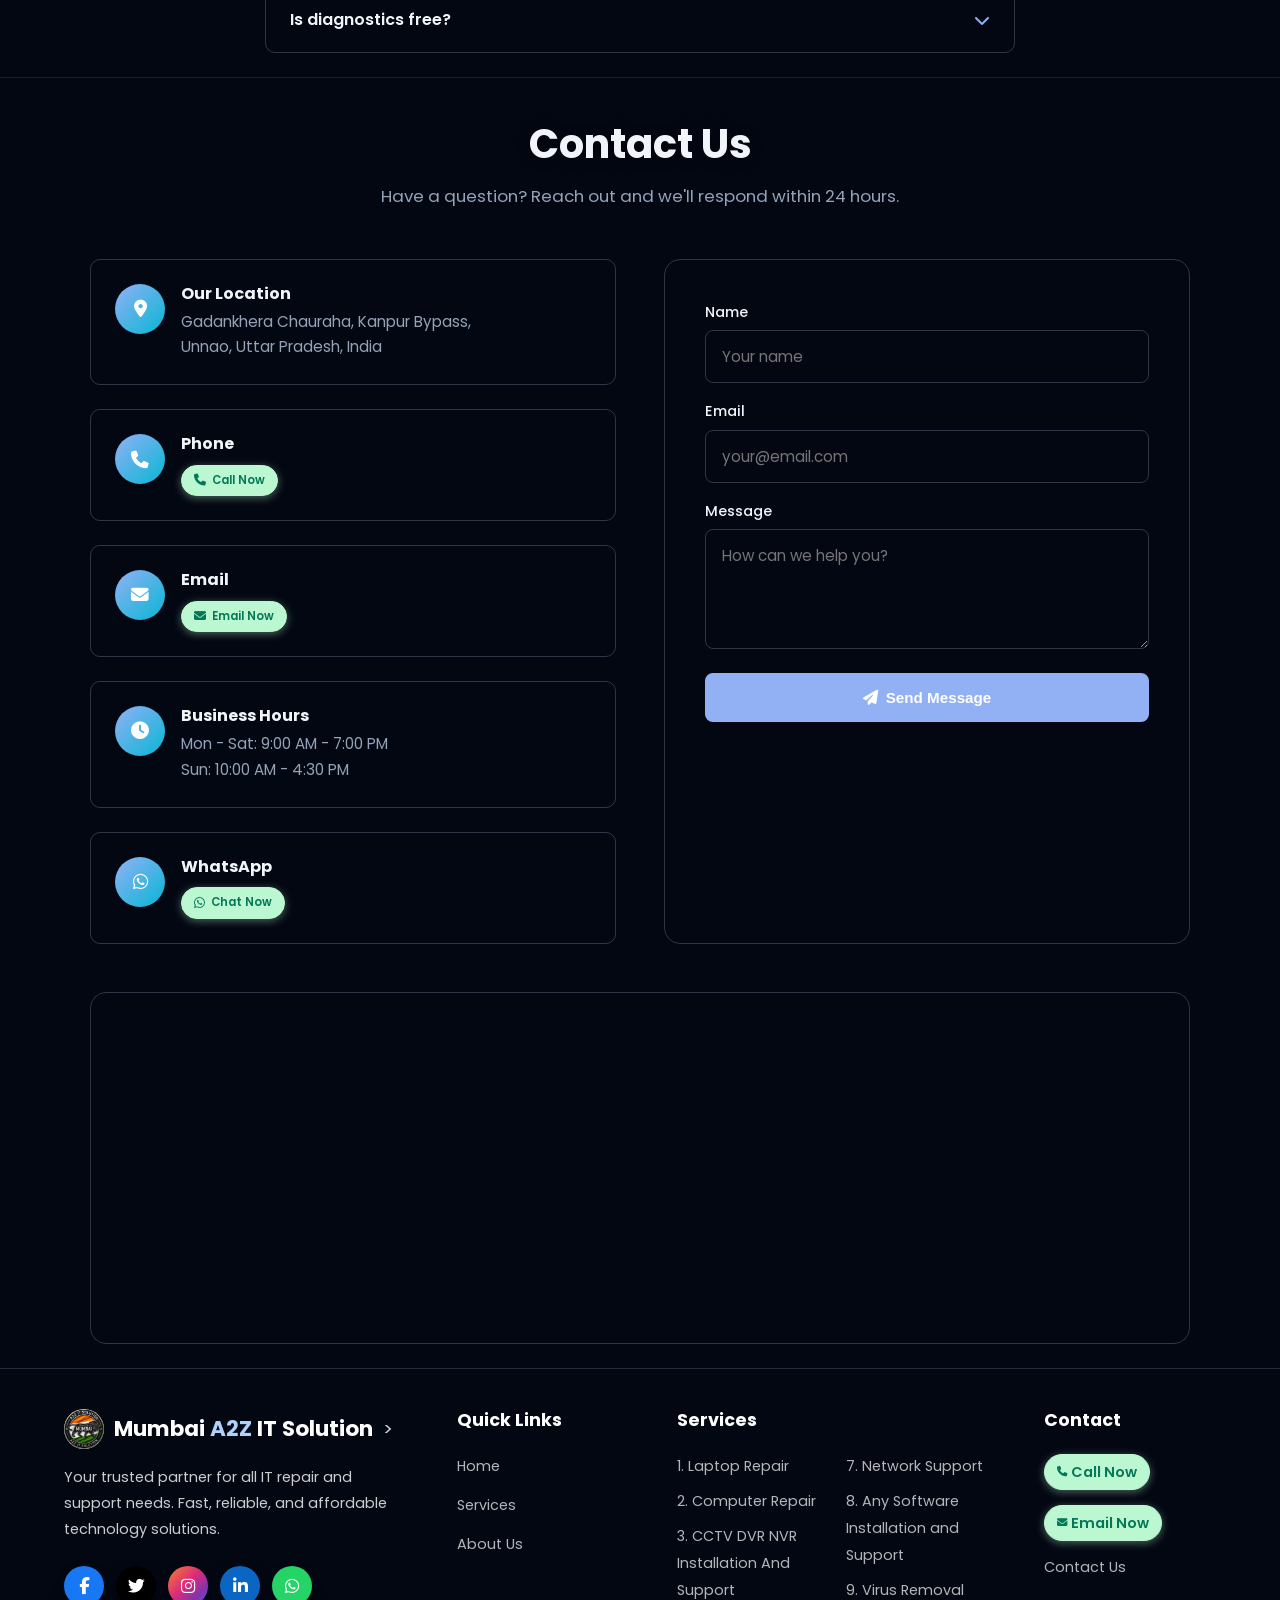
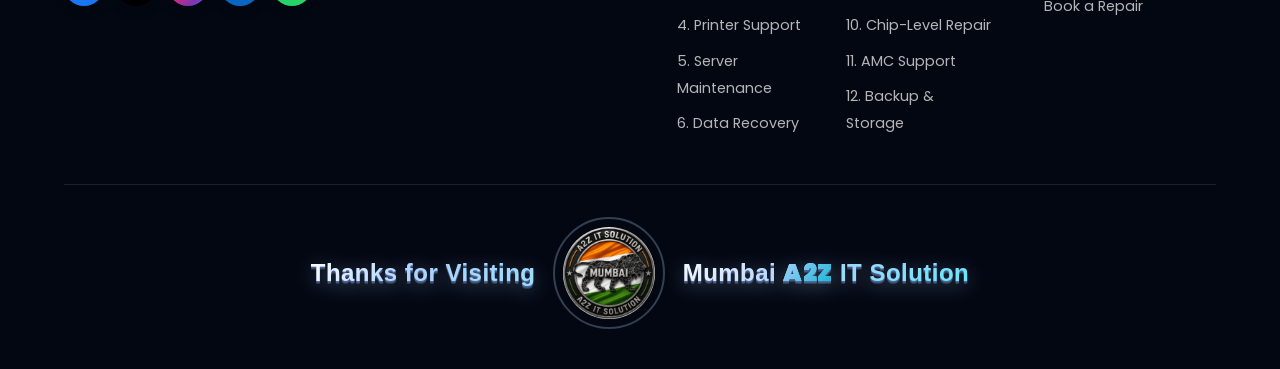
==== commit 3b43a146: "Add files via upload" ====
--- a/index.html
+++ b/index.html
@@ -441,7 +441,7 @@
         <div class="form-success">
           <i class="fas fa-check-circle"></i>
           <h3>Message Sent!</h3>
-          <p>We've received your message and will get back to you soon.</p>
+          <p>We've received your message and will get back to you within 24 hours.</p>
         </div>
       </div>
     </div>
--- a/css/style.css
+++ b/css/style.css
@@ -1565,16 +1565,60 @@
 .form-success {
   display: none;
   text-align: center;
-  padding: 2rem;
+  padding: 2.5rem 1.5rem;
+  width: 100%;
+}
+
+.form-success i {
+  font-size: 2.5rem;
+  margin: 0 auto 1.25rem;
   color: var(--primary-light);
-}
-
-.form-success i {
-  font-size: 3rem;
-  margin-bottom: 1rem;
+  display: inline-flex;
+  align-items: center;
+  justify-content: center;
+  width: 5rem;
+  height: 5rem;
+  border-radius: 50%;
+  background: rgba(146, 177, 245, 0.12);
+  border: 2px solid rgba(175, 210, 252, 0.35);
+}
+
+.form-success h3 {
+  color: #fff;
+  font-size: 1.35rem;
+  font-weight: 700;
+  margin-bottom: 0.75rem;
+}
+
+.form-success p {
+  color: var(--text-light);
+  font-size: 0.95rem;
+  line-height: 1.6;
+  max-width: 340px;
+  margin: 0 auto;
 }
 
 .form-success.show {
+  display: block;
+}
+
+.form-wrapper--success {
+  display: flex;
+  flex-direction: column;
+  align-items: center;
+  justify-content: center;
+  min-height: 280px;
+}
+
+.form-wrapper--success > h2,
+.form-wrapper--success > h3,
+.form-wrapper--success > .section-subtitle,
+.form-wrapper--success > form,
+.form-wrapper--success > .form-error {
+  display: none !important;
+}
+
+.form-wrapper--success .form-success.show {
   display: block;
 }
 
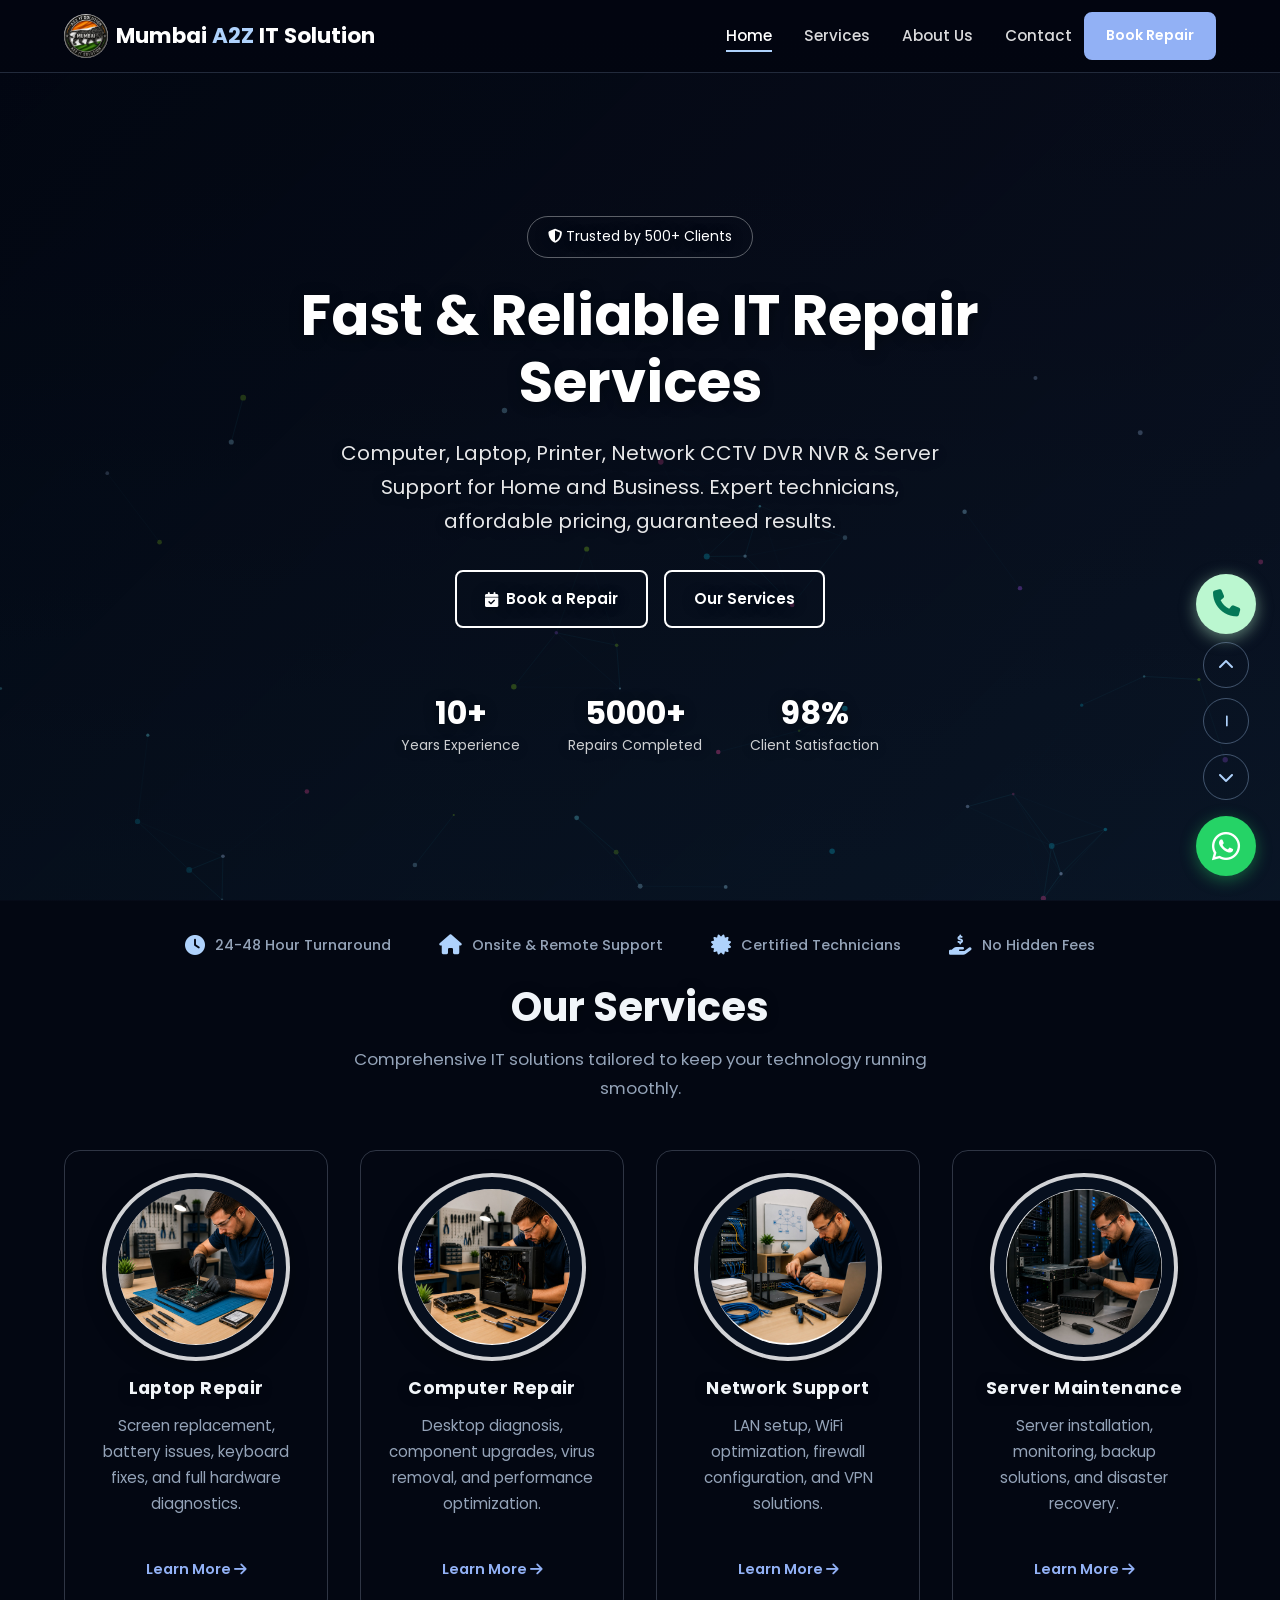
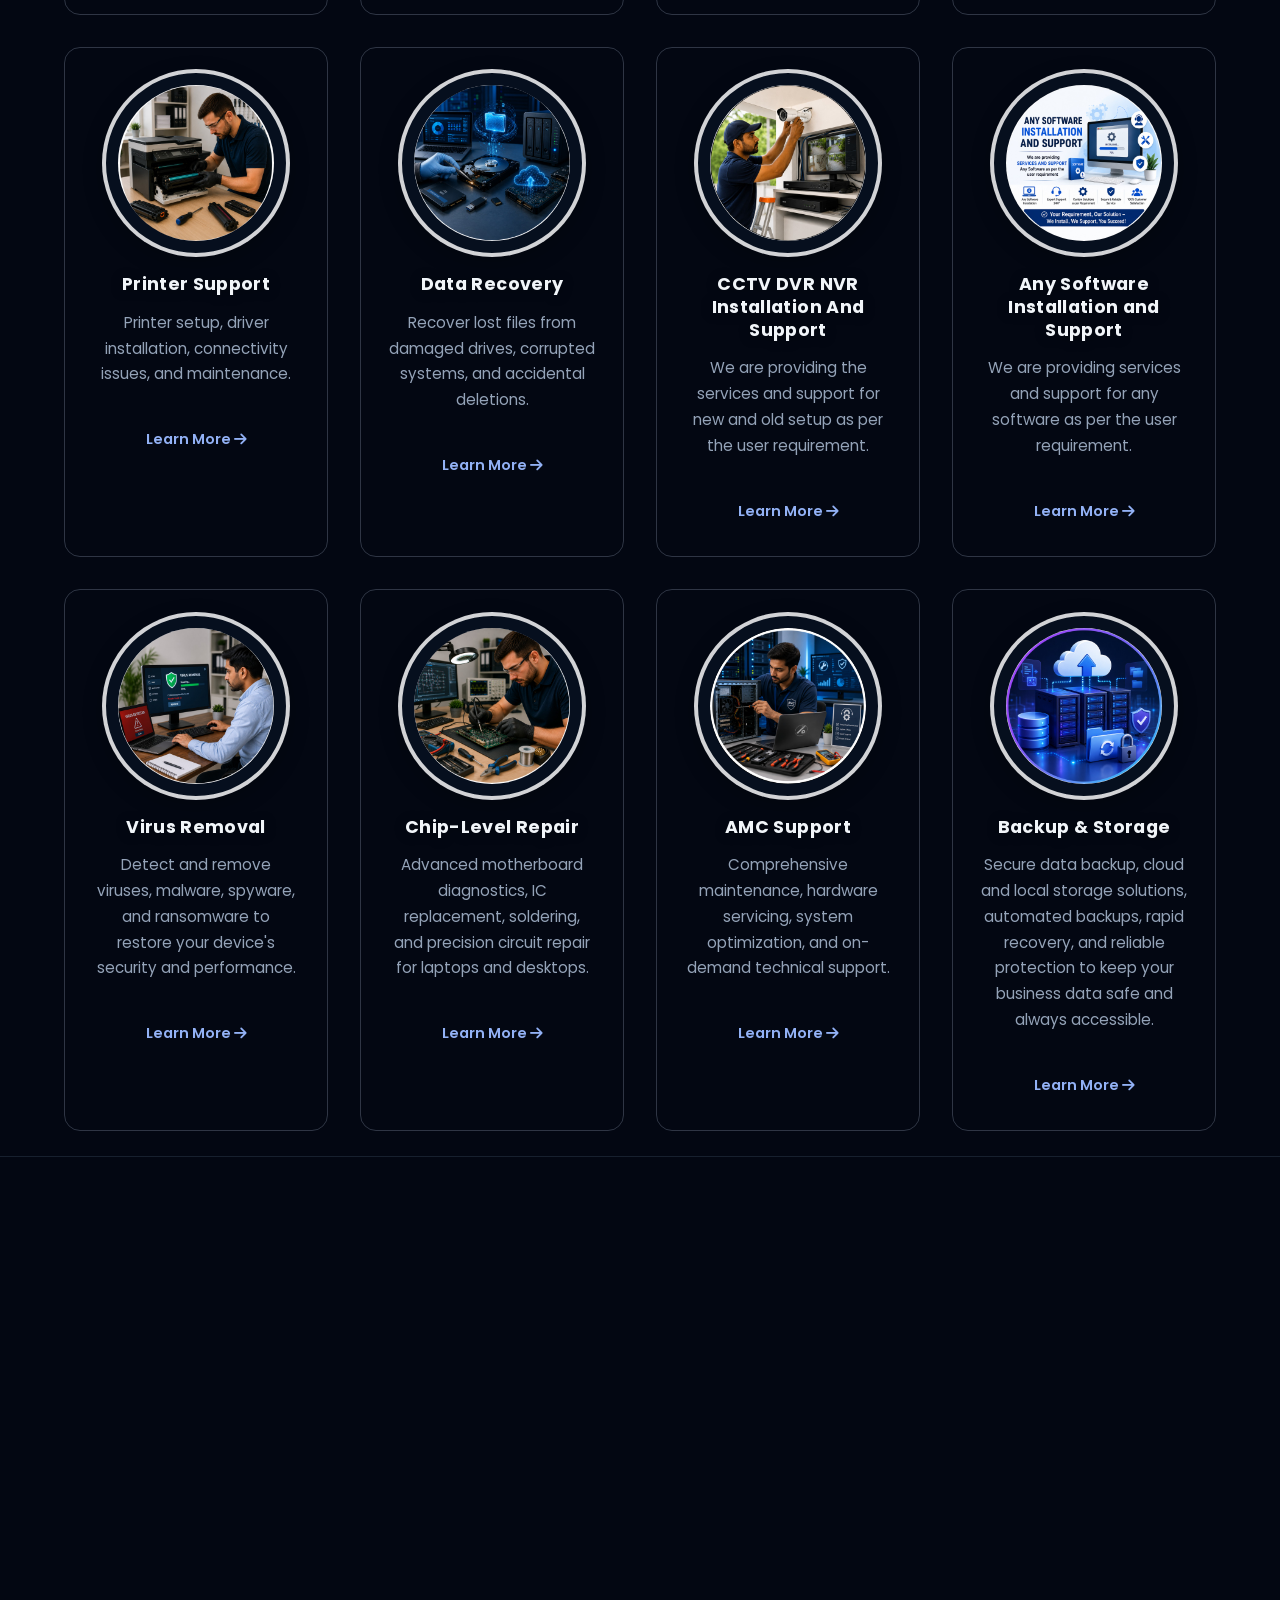
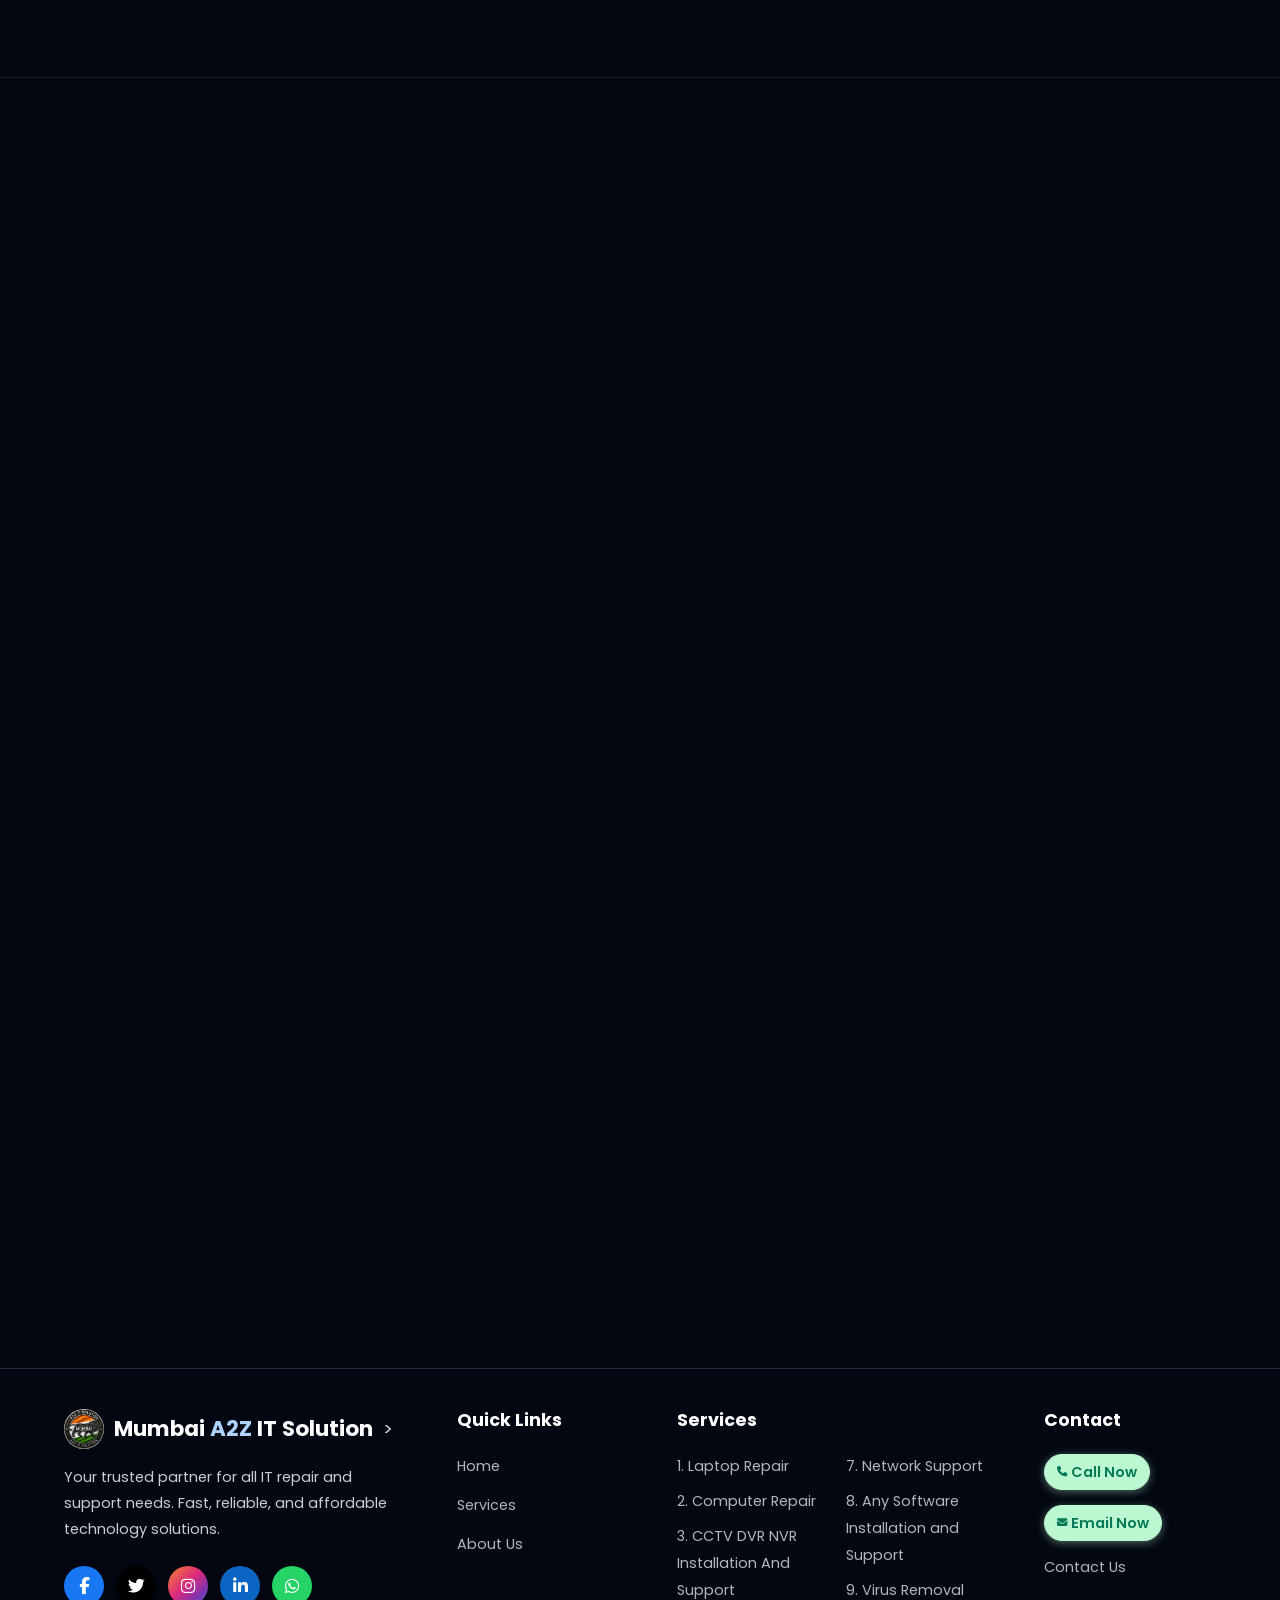
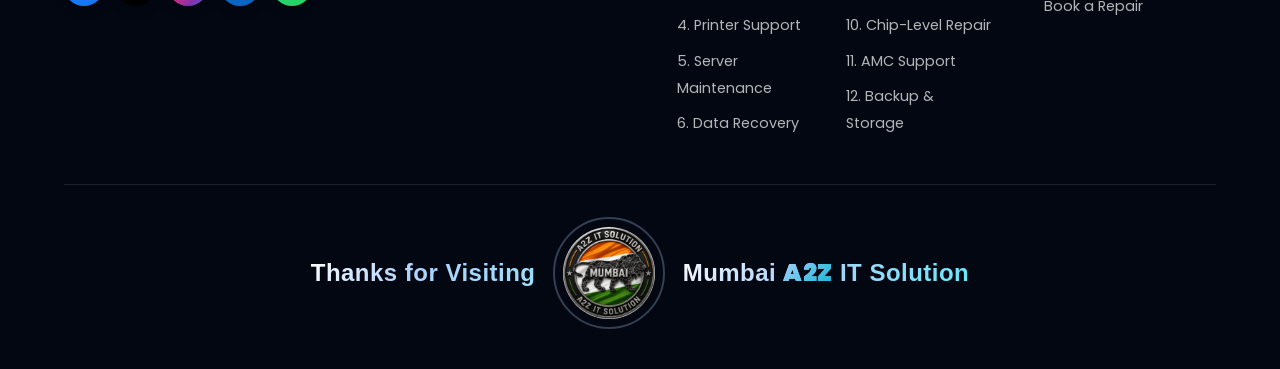
==== commit a6f2feff: "Add files via upload" ====
--- a/index.html
+++ b/index.html
@@ -308,12 +308,16 @@
               <option value="">Choose a service</option>
               <option value="laptop">Laptop Repair</option>
               <option value="computer">Computer Repair</option>
+              <option value="cctv">CCTV DVR NVR Installation And Support</option>
+              <option value="printer">Printer Support</option>
+              <option value="server">Server Maintenance</option>
+              <option value="data">Data Recovery</option>
               <option value="network">Network Support</option>
-              <option value="server">Server Maintenance</option>
-              <option value="printer">Printer Support</option>
-              <option value="data">Data Recovery</option>
-              <option value="cctv">CCTV DVR NVR Installation And Support</option>
               <option value="software">Any Software Installation and Support</option>
+              <option value="virus">Virus Removal</option>
+              <option value="chip">Chip-Level Repair</option>
+              <option value="amc">AMC Support</option>
+              <option value="backup">Backup &amp; Storage</option>
             </select>
           </div>
         </div>
--- a/css/style.css
+++ b/css/style.css
@@ -67,13 +67,20 @@
   width: 100%;
   height: 100%;
   background-color: #030712;
+  contain: strict;
 }
 
 body > header,
-body > section,
 body > footer {
   position: relative;
   z-index: 1;
+}
+
+body > section {
+  position: relative;
+  z-index: 1;
+  content-visibility: auto;
+  contain-intrinsic-size: auto 600px;
 }
 
 body::before {
@@ -2008,7 +2015,6 @@
   border-radius: 50%;
   opacity: 0.7;
   transform-style: preserve-3d;
-  will-change: transform;
   animation: orbFloat 4s ease-in-out infinite;
 }
 
@@ -3108,7 +3114,7 @@
   z-index: 999;
   transition: transform 0.25s ease, background 0.25s ease, box-shadow 0.25s ease, color 0.25s ease;
   animation: fabPulseCall 2.2s ease-in-out infinite;
-  will-change: transform;
+  contain: layout style paint;
 }
 
 .call-fab:hover {
@@ -3137,7 +3143,7 @@
   transition: transform 0.25s ease, background 0.25s ease, box-shadow 0.25s ease;
   animation: fabPulseWhatsApp 2.2s ease-in-out infinite;
   animation-delay: 0.4s;
-  will-change: transform;
+  contain: layout style paint;
 }
 
 .whatsapp:hover {
@@ -3222,7 +3228,6 @@
   .orb {
     animation-name: orbFloatMobile;
     animation-duration: 3s;
-    will-change: transform;
   }
 
   .whatsapp,
@@ -3904,13 +3909,10 @@
   animation: none;
 }
 
-html.fast-scroll .page-header-effects::before {
-  animation: none;
-  filter: blur(28px);
-}
-
-html.fast-scroll .orb {
-  will-change: transform;
+html.fast-scroll .section-title-3d,
+html.fast-scroll .contact-heading-3d,
+html.fast-scroll .footer-logo-center__text {
+  filter: none;
 }
 
 html.fast-scroll .card--service .card-marked-area__media.has-image-fill::before {
@@ -3967,12 +3969,14 @@
   }
 
   .page-header-effects::before {
-    animation: none;
+    animation: headerMeshShift 6s ease-in-out infinite alternate;
     filter: blur(20px);
   }
 
   .orb {
-    will-change: transform;
+    animation-name: orbFloatMobile;
+    animation-timing-function: ease-in-out;
+    animation-iteration-count: infinite;
   }
 
   .hero {
